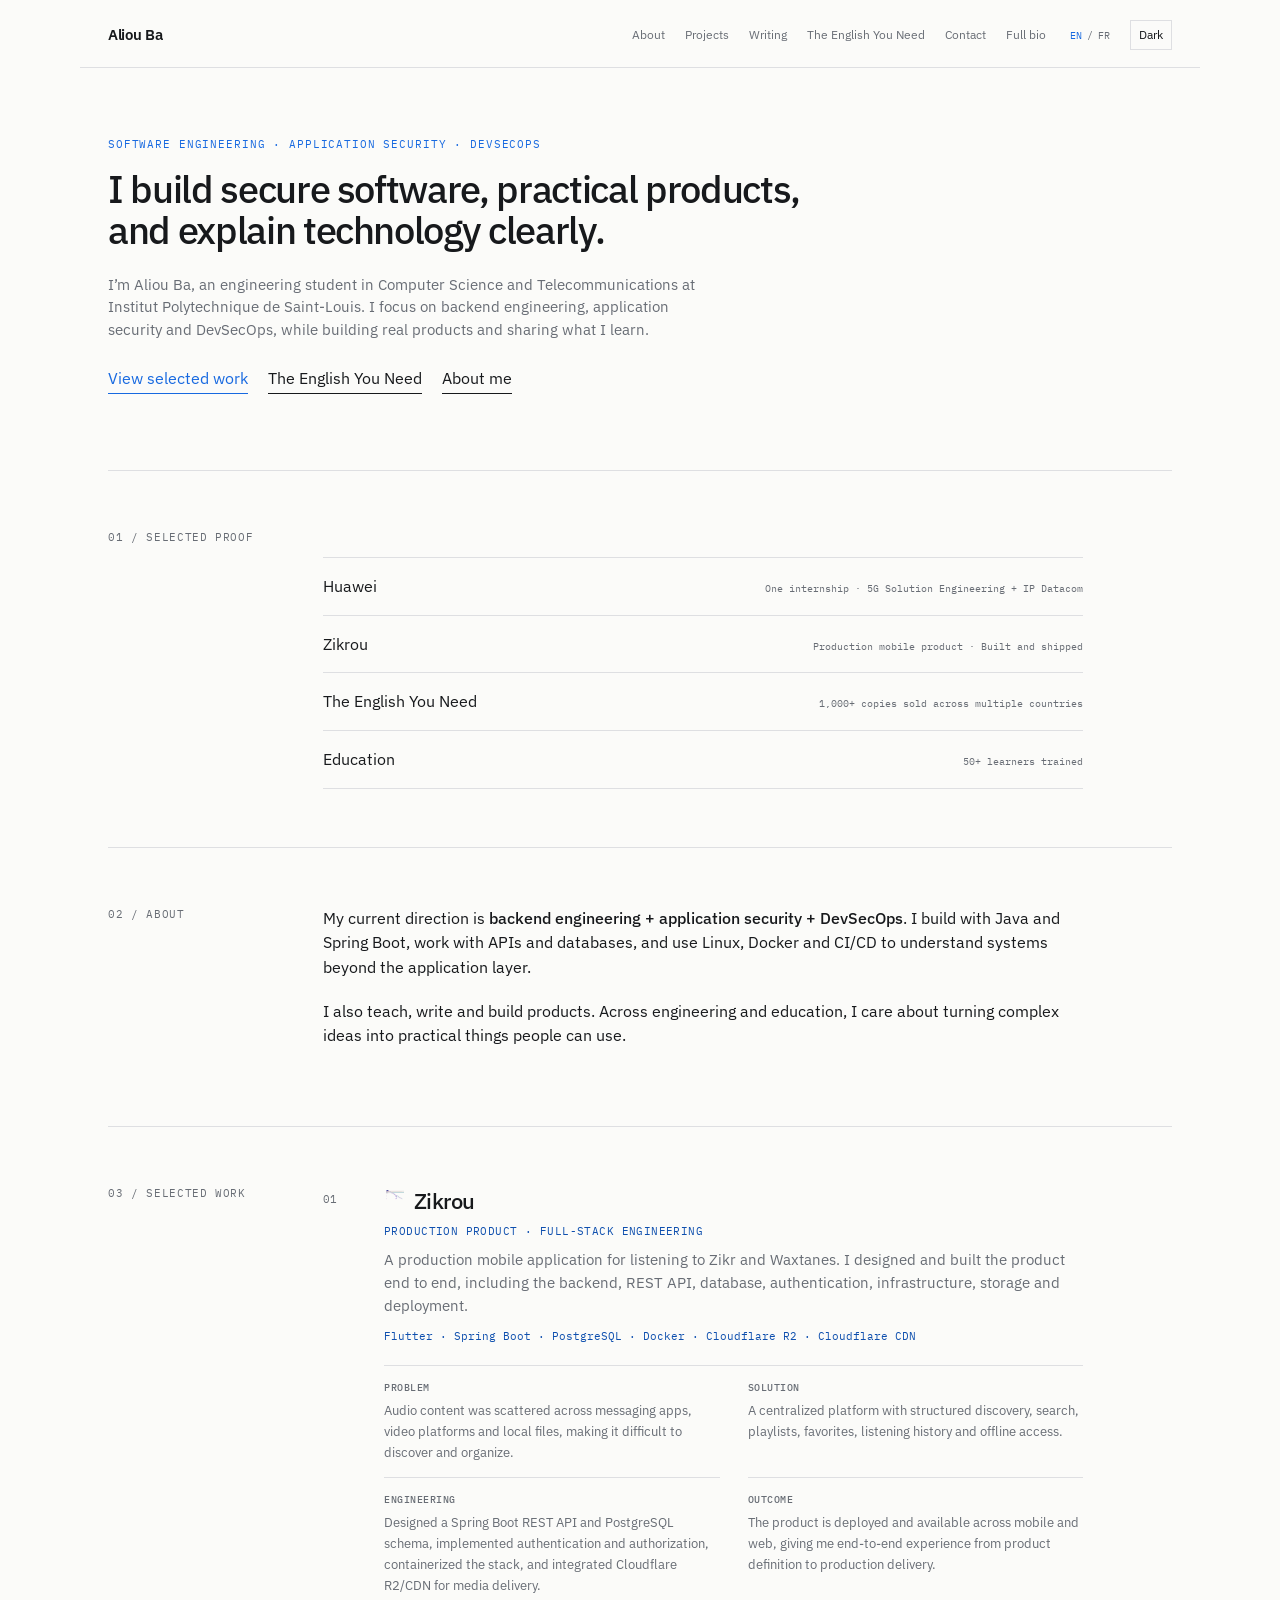
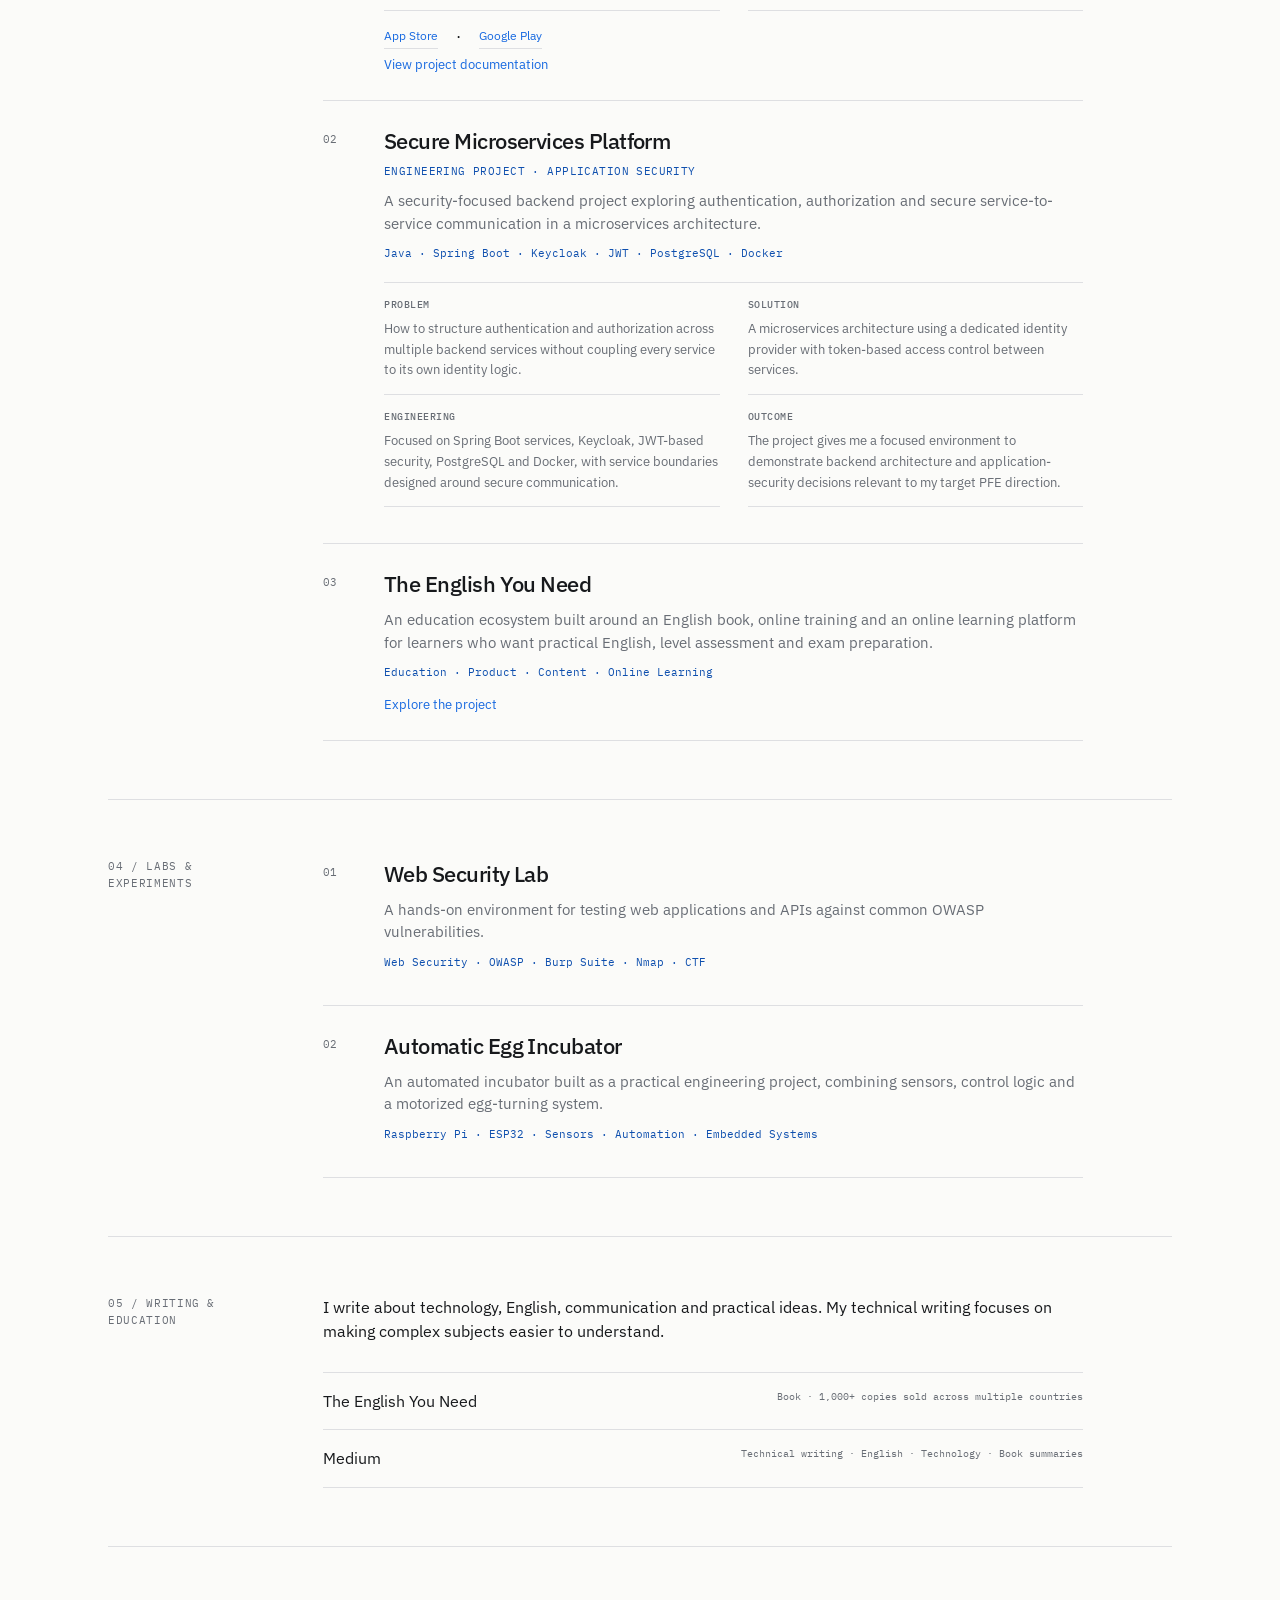
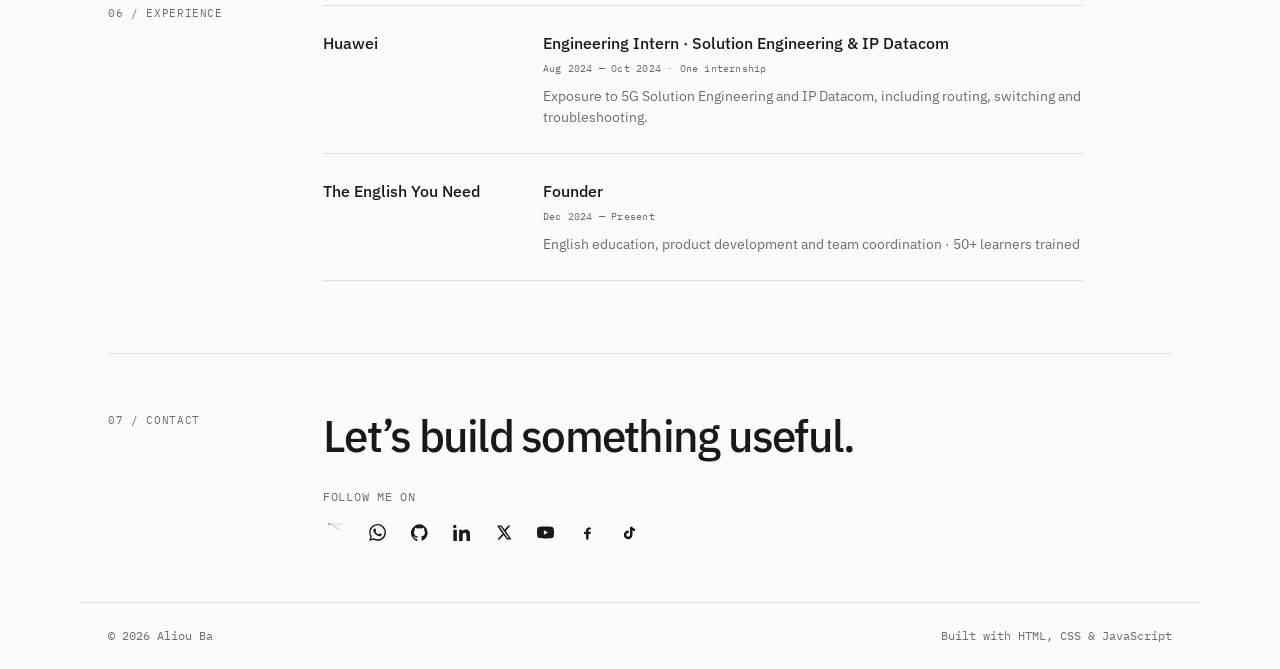
==== index.html @ 35ed20cf "Add compact Zikrou and WhatsApp icons to portfolio" ====
<!doctype html>
<html lang="en">
<head>
  <meta charset="UTF-8" />
  <meta name="viewport" content="width=device-width, initial-scale=1.0" />
  <meta name="description" content="Aliou Ba — Software Engineer focused on backend engineering, application security and DevSecOps." />
  <meta name="theme-color" content="#fbfbf9" />
  <title data-i18n="meta.title">Aliou Ba | Software Engineer</title>
  <link rel="preconnect" href="https://fonts.googleapis.com"><link rel="preconnect" href="https://fonts.gstatic.com" crossorigin>
  <link href="https://fonts.googleapis.com/css2?family=IBM+Plex+Mono:wght@400;500&family=IBM+Plex+Sans:wght@400;500;600&display=swap" rel="stylesheet"><link rel="stylesheet" href="css/style.css" />
  <script>(() => { const saved = localStorage.getItem('theme'); if (saved) document.documentElement.dataset.theme = saved; })();</script>
</head>
<body>
<header class="site-header">
  <a class="brand" href="index.html">Aliou Ba</a>
  <nav aria-label="Main navigation" data-i18n-aria="nav.aria">
    <a href="#about" data-i18n="nav.about">About</a><a href="#projects" data-i18n="nav.projects">Projects</a><a href="#writing" data-i18n="nav.writing">Writing</a><a href="english-services.html" data-i18n="nav.services">The English You Need</a><a href="#contact" data-i18n="nav.contact">Contact</a>
    <a href="about.html" data-i18n="nav.aboutPage">Full bio</a>
    <div class="language-switch" aria-label="Language"><button class="language-button active" type="button" data-lang="en">EN</button><span>/</span><button class="language-button" type="button" data-lang="fr">FR</button></div>
    <button class="theme-toggle" id="themeToggle" type="button" aria-label="Switch to dark mode" aria-pressed="false"><span class="theme-label" data-i18n="theme.dark">Dark</span></button>
  </nav>
</header>

<main>
<section class="hero">
  <p class="eyebrow" data-i18n="hero.eyebrow">Software Engineering · Application Security · DevSecOps</p>
  <h1 data-i18n="hero.title">I build secure software, practical products, and explain technology clearly.</h1>
  <p class="intro" data-i18n="hero.intro">I’m Aliou Ba, an engineering student in Computer Science and Telecommunications at Institut Polytechnique de Saint-Louis. I focus on backend engineering, application security and DevSecOps, while building real products and sharing what I learn.</p>
  <div class="links"><a class="primary-link" href="#projects" data-i18n="hero.projects">View selected work</a><a href="english-services.html" data-i18n="hero.services">The English You Need</a><a href="about.html" data-i18n="hero.more">About me</a></div>
</section>

<section class="section proof-section">
  <div class="section-label" data-i18n="sections.proof">01 / Selected proof</div>
  <div class="section-content">
    <div class="writing-grid proof-grid">
      <div class="writing-item"><span>Huawei</span><small data-i18n="proof.huawei">One internship · 5G Solution Engineering + IP Datacom</small></div>
      <div class="writing-item"><span>Zikrou</span><small data-i18n="proof.zikrou">Production mobile product · Built and shipped</small></div>
      <div class="writing-item"><span>The English You Need</span><small data-i18n="proof.book">1,000+ copies sold across multiple countries</small></div>
      <div class="writing-item"><span>Education</span><small data-i18n="proof.learners">50+ learners trained</small></div>
    </div>
  </div>
</section>

<section id="about" class="section">
  <div class="section-label" data-i18n="sections.about">02 / About</div>
  <div class="section-content">
    <p data-i18n="about.p1">My current direction is <strong>backend engineering + application security + DevSecOps</strong>. I build with Java and Spring Boot, work with APIs and databases, and use Linux, Docker and CI/CD to understand systems beyond the application layer.</p>
    <p data-i18n="about.p2">I also teach, write and build products. Across engineering and education, I care about turning complex ideas into practical things people can use.</p>
  </div>
</section>

<section id="projects" class="section">
  <div class="section-label" data-i18n="sections.projects">03 / Selected work</div>
  <div class="section-content project-list">
        <article class="project"><div><span class="project-number">01</span></div><div><h2><img class="project-logo" src="assets/zikrou-logo.png" alt="" aria-hidden="true">Zikrou</h2><p class="case-study-kicker" data-i18n="projects.zikrou.type">Production product · Full-stack engineering</p><p data-i18n="projects.zikrou.text">A production mobile application for listening to Zikr and Waxtanes. I designed and built the product end to end, including the backend, REST API, database, authentication, infrastructure, storage and deployment.</p><p class="tech">Flutter · Spring Boot · PostgreSQL · Docker · Cloudflare R2 · Cloudflare CDN</p><div class="case-study-details"><div><strong data-i18n="case.problem">Problem</strong><p data-i18n="case.zikrou.problem">Audio content was scattered across messaging apps, video platforms and local files, making it difficult to discover and organize.</p></div><div><strong data-i18n="case.solution">Solution</strong><p data-i18n="case.zikrou.solution">A centralized platform with structured discovery, search, playlists, favorites, listening history and offline access.</p></div><div><strong data-i18n="case.engineering">Engineering</strong><p data-i18n="case.zikrou.engineering">Designed a Spring Boot REST API and PostgreSQL schema, implemented authentication and authorization, containerized the stack, and integrated Cloudflare R2/CDN for media delivery.</p></div><div><strong data-i18n="case.outcome">Outcome</strong><p data-i18n="case.zikrou.outcome">The product is deployed and available across mobile and web, giving me end-to-end experience from product definition to production delivery.</p></div></div><div class="case-study-links"><div class="store-links"><a href="https://apps.apple.com/sn/app/zikrou/id6803230723" target="_blank" rel="noreferrer" class="store-link" data-i18n="projects.appstore">App Store</a><span aria-hidden="true">·</span><a href="https://play.google.com/store/apps/details?id=com.zikrfy.zikrfy&pcampaignid=web_share" target="_blank" rel="noreferrer" class="store-link" data-i18n="projects.playstore">Google Play</a></div><a href="https://github.com/aliou27/zikrou" target="_blank" rel="noreferrer" data-i18n="projects.view">View project documentation</a></div></div></article>
        <article class="project"><div><span class="project-number">02</span></div><div><h2>Secure Microservices Platform</h2><p class="case-study-kicker" data-i18n="projects.microservices.type">Engineering project · Application security</p><p data-i18n="projects.microservices.text">A security-focused backend project exploring authentication, authorization and secure service-to-service communication in a microservices architecture.</p><p class="tech">Java · Spring Boot · Keycloak · JWT · PostgreSQL · Docker</p><div class="case-study-details"><div><strong data-i18n="case.problem">Problem</strong><p data-i18n="case.micro.problem">How to structure authentication and authorization across multiple backend services without coupling every service to its own identity logic.</p></div><div><strong data-i18n="case.solution">Solution</strong><p data-i18n="case.micro.solution">A microservices architecture using a dedicated identity provider with token-based access control between services.</p></div><div><strong data-i18n="case.engineering">Engineering</strong><p data-i18n="case.micro.engineering">Focused on Spring Boot services, Keycloak, JWT-based security, PostgreSQL and Docker, with service boundaries designed around secure communication.</p></div><div><strong data-i18n="case.outcome">Outcome</strong><p data-i18n="case.micro.outcome">The project gives me a focused environment to demonstrate backend architecture and application-security decisions relevant to my target PFE direction.</p></div></div></div></article>
    <article class="project"><div><span class="project-number">03</span></div><div><h2>The English You Need</h2><p data-i18n="projects.academy.text">An education ecosystem built around an English book, online training and an online learning platform for learners who want practical English, level assessment and exam preparation.</p><p class="tech">Education · Product · Content · Online Learning</p><a href="english-services.html" data-i18n="projects.visit">Explore the project</a></div></article>
  </div>
</section>

<section class="section">
  <div class="section-label" data-i18n="sections.labs">04 / Labs & experiments</div>
  <div class="section-content project-list">
    <article class="project"><div><span class="project-number">01</span></div><div><h2>Web Security Lab</h2><p data-i18n="projects.security.text">A hands-on environment for testing web applications and APIs against common OWASP vulnerabilities.</p><p class="tech">Web Security · OWASP · Burp Suite · Nmap · CTF</p></div></article>
    <article class="project"><div><span class="project-number">02</span></div><div><h2 data-i18n="projects.incubator.title">Automatic Egg Incubator</h2><p data-i18n="projects.incubator.text">An automated incubator built as a practical engineering project, combining sensors, control logic and a motorized egg-turning system.</p><p class="tech">Raspberry Pi · ESP32 · Sensors · Automation · Embedded Systems</p></div></article>
  </div>
</section>

<section id="writing" class="section">
  <div class="section-label" data-i18n="sections.writing">05 / Writing & education</div>
  <div class="section-content">
    <p data-i18n="writing.intro">I write about technology, English, communication and practical ideas. My technical writing focuses on making complex subjects easier to understand.</p>
    <div class="writing-grid">
      <a href="https://www.librairienumeriqueafricaine.com/livrel/english-you-need-manuel" class="writing-item" target="_blank" rel="noreferrer"><span>The English You Need</span><small data-i18n="writing.book">Book · 1,000+ copies sold across multiple countries</small></a>
      <a href="https://aliou-ba.medium.com/" class="writing-item" target="_blank" rel="noreferrer"><span>Medium</span><small data-i18n="writing.medium">Technical writing · English · Technology · Book summaries</small></a>
    </div>
  </div>
</section>

<section class="section compact">
  <div class="section-label" data-i18n="sections.experience">06 / Experience</div>
  <div class="section-content experience-list">
    <article class="experience"><span class="experience-company">Huawei</span><div class="experience-detail"><strong data-i18n="experience.huawei.role">Engineering Intern · Solution Engineering & IP Datacom</strong><small data-i18n="experience.huawei.date">Aug 2024 — Oct 2024 · One internship</small><p data-i18n="experience.huawei.skills">Exposure to 5G Solution Engineering and IP Datacom, including routing, switching and troubleshooting.</p></div></article>
    <article class="experience"><span class="experience-company">The English You Need</span><div class="experience-detail"><strong data-i18n="experience.academy.role">Founder</strong><small data-i18n="experience.academy.date">Dec 2024 — Present</small><p data-i18n="experience.academy.skills">English education, product development and team coordination · 50+ learners trained</p></div></article>
  </div>
</section>

<section id="contact" class="section contact">
  <div class="section-label" data-i18n="sections.contact">07 / Contact</div>
  <div class="section-content">
    <h2 data-i18n="contact.title">Let’s build something useful.</h2>
    <p class="social-intro" data-i18n="contact.follow">Follow me on</p>
    <div class="social-links">
      <a class="social-link" href="https://zikru.com" target="_blank" rel="noreferrer" aria-label="Zikrou"><img class="social-link-image" src="assets/zikrou-logo.png" alt="" aria-hidden="true"></a>
      <a class="social-link" href="https://wa.me/221764222210" target="_blank" rel="noreferrer" aria-label="WhatsApp"><svg viewBox="0 0 24 24" aria-hidden="true"><path d="M20.52 3.48A11.78 11.78 0 0 0 12.12 0C5.61 0 .32 5.29.32 11.8c0 2.08.54 4.11 1.57 5.9L.22 24l6.48-1.64a11.78 11.78 0 0 0 5.42 1.3h.01c6.51 0 11.8-5.29 11.8-11.8 0-3.15-1.23-6.11-3.41-8.38ZM12.13 21.65h-.01a9.84 9.84 0 0 1-5.02-1.37l-.36-.21-3.85.98 1.03-3.75-.23-.39a9.84 9.84 0 1 1 8.44 4.74Zm5.41-7.38c-.3-.15-1.76-.87-2.03-.97-.27-.1-.47-.15-.67.15-.2.3-.77.97-.94 1.17-.17.2-.35.22-.65.07-.3-.15-1.25-.46-2.38-1.46-.88-.78-1.47-1.74-1.64-2.03-.17-.3-.02-.46.13-.61.13-.13.3-.35.45-.52.15-.17.2-.3.3-.5.1-.2.05-.37-.02-.52-.07-.15-.67-1.61-.92-2.21-.24-.58-.49-.5-.67-.51h-.57c-.2 0-.52.07-.79.37-.27.3-1.03 1-1.03 2.45s1.05 2.84 1.2 3.03c.15.2 2.07 3.16 5.01 4.43.7.3 1.25.48 1.67.62.7.22 1.34.19 1.84.11.56-.08 1.76-.72 2.01-1.42.25-.7.25-1.3.17-1.42-.07-.12-.27-.2-.57-.35Z"/></svg></a>
      <a class="social-link" href="https://github.com/aliou27" target="_blank" rel="noreferrer" aria-label="GitHub"><svg viewBox="0 0 24 24" aria-hidden="true"><path d="M12 .5a12 12 0 0 0-3.79 23.39c.6.11.82-.26.82-.58v-2.24c-3.34.73-4.04-1.61-4.04-1.61-.55-1.39-1.34-1.76-1.34-1.76-1.09-.75.08-.74.08-.74 1.2.09 1.83 1.23 1.83 1.23 1.07 1.83 2.8 1.3 3.49.99.11-.78.42-1.3.76-1.6-2.67-.3-5.47-1.34-5.47-5.95 0-1.31.47-2.38 1.23-3.22-.12-.3-.53-1.52.12-3.17 0 0 1-.32 3.3 1.23a11.4 11.4 0 0 1 6 0c2.29-1.55 3.29-1.23 3.29-1.23.66 1.65.25 2.87.13 3.17.76.84 1.22 1.91 1.22 3.22 0 4.62-2.8 5.64-5.48 5.94.43.37.81 1.1.81 2.22v3.29c0 .32.22.69.83.58A12 12 0 0 0 12 .5Z"/></svg></a>
      <a class="social-link" href="https://www.linkedin.com/in/aliou-ba-823557289/" target="_blank" rel="noreferrer" aria-label="LinkedIn"><svg viewBox="0 0 24 24" aria-hidden="true"><path d="M4.98 3.5A2.49 2.49 0 1 1 0 3.5a2.49 2.49 0 0 1 4.98 0ZM.5 8.25h4.97V24H.5V8.25ZM8.5 8.25h4.77v2.15h.07c.66-1.25 2.28-2.57 4.7-2.57 5.03 0 5.96 3.31 5.96 7.61V24h-4.97v-7.58c0-1.81-.03-4.14-2.52-4.14-2.52 0-2.9 1.97-2.9 4.01V24H8.64V8.25Z"/></svg></a>
      <a class="social-link" href="https://x.com/MisterAliouBa" target="_blank" rel="noreferrer" aria-label="X"><svg viewBox="0 0 24 24" aria-hidden="true"><path d="M18.9 2H22l-6.77 7.74L23.2 22h-6.24l-4.89-6.4L6.48 22H3.36l7.24-8.28L2.8 2h6.4l4.42 5.84L18.9 2Zm-1.1 17.84h1.73L8.25 4.04H6.4L17.8 19.84Z"/></svg></a>
      <a class="social-link" href="https://www.youtube.com/@misteraliouba" target="_blank" rel="noreferrer" aria-label="YouTube"><svg viewBox="0 0 24 24" aria-hidden="true"><path d="M23.5 6.2a3 3 0 0 0-2.12-2.12C19.5 3.5 12 3.5 12 3.5s-7.5 0-9.38.58A3 3 0 0 0 .5 6.2 31 31 0 0 0 0 12a31 31 0 0 0 .5 5.8 3 3 0 0 0 2.12 2.12C4.5 20.5 12 20.5 12 20.5s7.5 0 9.38-.58a3 3 0 0 0 2.12-2.12A31 31 0 0 0 24 12a31 31 0 0 0-.5-5.8ZM9.75 15.02V8.98L15.5 12l-5.75 3.02Z"/></svg></a>
      <a class="social-link" href="https://www.facebook.com/people/Aliou-Ba/100007225788013/" target="_blank" rel="noreferrer" aria-label="Facebook"><svg viewBox="0 0 24 24" aria-hidden="true"><path d="M13.5 22v-8h2.7l.4-3h-3.1V9.08c0-.87.24-1.46 1.5-1.46h1.7V4.94c-.3-.04-1.33-.14-2.53-.14-2.5 0-4.2 1.52-4.2 4.32V11H7.2v3h2.77v8h3.53Z"/></svg></a>
      <a class="social-link" href="https://www.tiktok.com/@misteraliouba?lang=en" target="_blank" rel="noreferrer" aria-label="TikTok"><svg viewBox="0 0 24 24" aria-hidden="true"><path d="M19.59 6.69A4.83 4.83 0 0 1 16.2 5V4h-3.5v11.35a2.59 2.59 0 1 1-2.59-2.59c.27 0 .53.04.77.12V9.32a6.1 6.1 0 1 0 5.32 6.04V9.2a8.3 8.3 0 0 0 3.39.72V6.69Z"/></svg></a>
    </div>
  </div>
</section>
</main>
<footer><span>© 2026 Aliou Ba</span><span data-i18n="footer.right">Built with HTML, CSS & JavaScript</span></footer>
<script src="js/main.js"></script>
</body>
</html>
---- css/style.css ----
:root { --blue:#1769e0;--blue-dark:#0e4fae;--ink:#17191c;--muted:#686d75;--line:#dedfe2;--paper:#fbfbf9;--max:1120px;color-scheme:light; }
:root[data-theme="dark"]{--blue:#5b9cff;--blue-dark:#79adff;--ink:#f1f3f5;--muted:#a3a9b2;--line:#30343a;--paper:#111315;color-scheme:dark}
*{box-sizing:border-box}html{scroll-behavior:smooth}body{margin:0;background:var(--paper);color:var(--ink);font-family:"IBM Plex Sans",Arial,sans-serif;line-height:1.55;transition:background-color .2s ease,color .2s ease}a{color:inherit;text-decoration:none}a:hover{color:var(--blue)}
.site-header{max-width:var(--max);margin:0 auto;padding:20px 28px 17px;display:flex;align-items:center;justify-content:space-between;border-bottom:1px solid var(--line)}.brand{font-weight:600;font-size:.92rem;letter-spacing:-.02em}nav{display:flex;align-items:center;gap:20px;font-size:.78rem}nav a{color:var(--muted)}nav a:hover{color:var(--blue)}
.language-switch{display:inline-flex;align-items:center;gap:5px;margin-left:4px;font-family:"IBM Plex Mono",monospace;font-size:.65rem;color:var(--muted)}.language-button{border:0;background:transparent;padding:0;color:var(--muted);font:inherit;cursor:pointer}.language-button.active,.language-button:hover{color:var(--blue)}.theme-toggle{appearance:none;border:1px solid var(--line);background:transparent;color:var(--ink);font:inherit;font-size:.72rem;padding:5px 8px;display:inline-flex;align-items:center;cursor:pointer}.theme-toggle:hover{color:var(--blue);border-color:var(--blue)}
main{max-width:var(--max);margin:0 auto;padding:0 28px}.hero{padding:68px 0 76px;max-width:850px}.services-hero{max-width:800px}.eyebrow,.section-label,.tech,.project-number,small,.service-number{font-family:"IBM Plex Mono",monospace}.eyebrow{margin:0 0 16px;color:var(--blue);font-size:.68rem;text-transform:uppercase;letter-spacing:.08em}h1{margin:0;max-width:720px;font-size:clamp(1.8rem,3vw,2.8rem);line-height:1.08;letter-spacing:-.035em;font-weight:500}.intro{max-width:600px;margin:22px 0 0;font-size:.92rem;color:var(--muted)}.links{display:flex;flex-wrap:wrap;gap:20px;margin-top:24px}.links a{border-bottom:1px solid currentColor;padding-bottom:2px}.links .primary-link{color:var(--blue)}
.section{display:grid;grid-template-columns:170px 1fr;gap:45px;padding:58px 0;border-top:1px solid var(--line)}.section-label{color:var(--muted);font-size:.68rem;text-transform:uppercase;letter-spacing:.06em}.section-content{max-width:760px}.section-content>p{margin-top:0;margin-bottom:20px;font-size:.98rem}.section-content strong{font-weight:500}.project-list{display:grid;gap:0}.project{display:grid;grid-template-columns:45px 1fr;gap:16px;padding:24px 0;border-bottom:1px solid var(--line)}.project:first-child{padding-top:0}.project-number{color:var(--muted);font-size:.68rem}.project h2{margin:0 0 7px;font-size:1.35rem;font-weight:500;letter-spacing:-.025em;display:flex;align-items:center;gap:8px}.project-logo{width:22px;height:22px;object-fit:contain;display:block;flex:0 0 auto}.project p{margin:0 0 10px;color:var(--muted);font-size:.92rem}.project .tech{font-size:.68rem;color:var(--blue-dark)}.project a{display:inline-block;margin-top:3px;color:var(--blue);font-size:.82rem}.writing-grid{border-top:1px solid var(--line);margin-top:28px}.writing-item{display:flex;justify-content:space-between;gap:20px;padding:16px 0;border-bottom:1px solid var(--line)}.writing-item small{color:var(--muted);font-size:.64rem}
.service-list{display:grid;border-top:1px solid var(--line)}.service-item{display:grid;grid-template-columns:45px 220px minmax(0,1fr);gap:16px;align-items:baseline;padding:22px 0;border-bottom:1px solid var(--line)}.service-item>div{display:contents}.service-number{color:var(--muted);font-size:.68rem}.service-item h2{margin:0;font-size:1.08rem;font-weight:500;letter-spacing:-.02em}.service-item p{margin:0;color:var(--muted);font-size:.9rem}.service-price{grid-column:3;display:block;margin-top:7px;font-family:"IBM Plex Mono",monospace;font-size:.72rem;font-weight:500;color:var(--blue);letter-spacing:.01em}.service-process{display:grid;border-top:1px solid var(--line);margin-top:28px}.service-process>div{display:grid;grid-template-columns:45px 100px 1fr;gap:16px;align-items:baseline;padding:16px 0;border-bottom:1px solid var(--line)}.service-process span{color:var(--muted);font-family:"IBM Plex Mono",monospace;font-size:.68rem}.service-process strong{font-weight:500}.service-process small{color:var(--muted);font-size:.68rem}
.request-title{margin:0 0 12px;font-size:clamp(1.7rem,3vw,2.35rem);line-height:1.12;letter-spacing:-.035em;font-weight:500}.course-form{border-top:1px solid var(--line);margin-top:28px}.course-form label{display:grid;grid-template-columns:210px 1fr;gap:20px;align-items:center;padding:14px 0;border-bottom:1px solid var(--line)}.course-form label>span{font-family:"IBM Plex Mono",monospace;color:var(--muted);font-size:.64rem;text-transform:uppercase;letter-spacing:.05em}.course-form input,.course-form select,.course-form textarea{width:100%;border:1px solid var(--line);background:var(--paper);color:var(--ink);padding:11px 12px;font:inherit;font-size:.88rem;outline:none;border-radius:0}.course-form input:focus,.course-form select:focus,.course-form textarea:focus{border-color:var(--blue)}.course-form select{min-height:42px}.course-form textarea{resize:vertical;min-height:110px;line-height:1.5}.form-submit{margin-top:18px;border:0;border-bottom:1px solid var(--blue);background:transparent;color:var(--blue);padding:4px 0;font:inherit;font-size:.84rem;cursor:pointer}.teaching-contact{margin:18px 0 0!important;color:var(--muted);font-size:.82rem!important}.teaching-contact a{color:var(--blue)}
.experience-list{border-top:1px solid var(--line)}.experience{display:grid;grid-template-columns:180px 1fr;gap:40px;padding:25px 0;border-bottom:1px solid var(--line)}.experience-company{font-size:1rem;font-weight:500;color:var(--ink)}.experience-detail{display:grid;gap:4px}.experience-detail strong{font-size:.98rem;font-weight:500}.experience-detail small{color:var(--muted);font-size:.65rem;letter-spacing:.02em}.experience-detail p{margin:6px 0 0;color:var(--muted);font-size:.86rem}.compact{padding-bottom:72px}.contact h2{margin:0;font-size:clamp(1.8rem,3.4vw,2.8rem);line-height:1.08;letter-spacing:-.04em;font-weight:500}.social-intro{margin:28px 0 0!important;color:var(--muted);font-size:.78rem!important;font-family:"IBM Plex Mono",monospace;text-transform:uppercase;letter-spacing:.06em}.social-links{display:flex;flex-wrap:wrap;align-items:center;gap:18px;margin-top:14px}.social-link{display:inline-flex;align-items:center;justify-content:center;width:24px;height:24px;color:var(--ink);border:0;padding:0}.social-link svg{width:17px;height:17px;display:block;fill:currentColor}.social-link:hover{color:var(--blue)}.social-link-image{width:18px;height:18px;object-fit:contain;display:block}
footer{max-width:var(--max);margin:0 auto;padding:24px 28px;border-top:1px solid var(--line);display:flex;justify-content:space-between;gap:20px;color:var(--muted);font-size:.72rem;font-family:"IBM Plex Mono",monospace}.store-links{display:flex;align-items:center;gap:18px;margin:12px 0 2px}.store-link{display:inline-flex;align-items:center;gap:7px!important;border-bottom:1px solid var(--line);padding-bottom:3px;font-size:.78rem!important;color:var(--muted)}.store-link:hover{color:var(--blue);border-color:var(--blue)}.store-link img{width:15px;height:15px;display:block}.store-link span{line-height:1}
@media(max-width:700px){.site-header{padding:17px 20px 14px}.brand{font-size:.82rem}nav{gap:10px;font-size:.68rem}nav a:nth-child(n+3){display:none}.theme-toggle{padding:4px 7px;font-size:.66rem}.language-switch{margin-left:0}main{padding:0 20px}.hero{padding:48px 0 58px}.eyebrow{font-size:.62rem;margin-bottom:14px}h1{font-size:clamp(1.7rem,7.5vw,2.35rem)}.intro{margin-top:18px;font-size:.9rem}.links{gap:18px;margin-top:22px}.links a{font-size:.88rem}.section{grid-template-columns:1fr;gap:18px;padding:46px 0}.section-content>p{font-size:.92rem}.project{grid-template-columns:30px 1fr;gap:12px;padding:22px 0}.project h2{font-size:1.18rem}.project-logo{width:19px;height:19px}.project p{font-size:.86rem}.writing-item{display:grid;gap:4px}.experience{grid-template-columns:1fr;gap:8px;padding:22px 0}.experience-detail{gap:3px}.service-item{grid-template-columns:30px minmax(0,1fr);gap:10px 12px}.service-item h2,.service-item p,.service-price{grid-column:2}.service-process>div{grid-template-columns:30px 90px 1fr;gap:10px}.course-form label{grid-template-columns:1fr;gap:8px;padding:15px 0}.contact h2{font-size:clamp(1.7rem,7vw,2.35rem)}.social-links{gap:14px;margin-top:14px}.social-link{width:22px;height:22px}.social-link svg{width:16px;height:16px}.social-link-image{width:17px;height:17px}footer{padding:20px;flex-direction:column}.store-links{gap:14px;flex-wrap:wrap}}

.case-study-kicker{font-family:"IBM Plex Mono",monospace!important;font-size:.66rem!important;text-transform:uppercase;letter-spacing:.04em;color:var(--blue-dark)!important;margin:-2px 0 10px!important}.case-study-details{display:grid;grid-template-columns:repeat(2,minmax(0,1fr));gap:0 28px;border-top:1px solid var(--line);margin:20px 0 12px}.case-study-details>div{padding:14px 0;border-bottom:1px solid var(--line)}.case-study-details strong{display:block;font-family:"IBM Plex Mono",monospace;font-size:.63rem;text-transform:uppercase;letter-spacing:.05em;color:var(--muted);margin-bottom:5px}.case-study-details p{margin:0!important;font-size:.84rem!important}.case-study-links{margin-top:4px}.proof-grid .writing-item{align-items:baseline}@media(max-width:700px){.case-study-details{grid-template-columns:1fr;gap:0}}
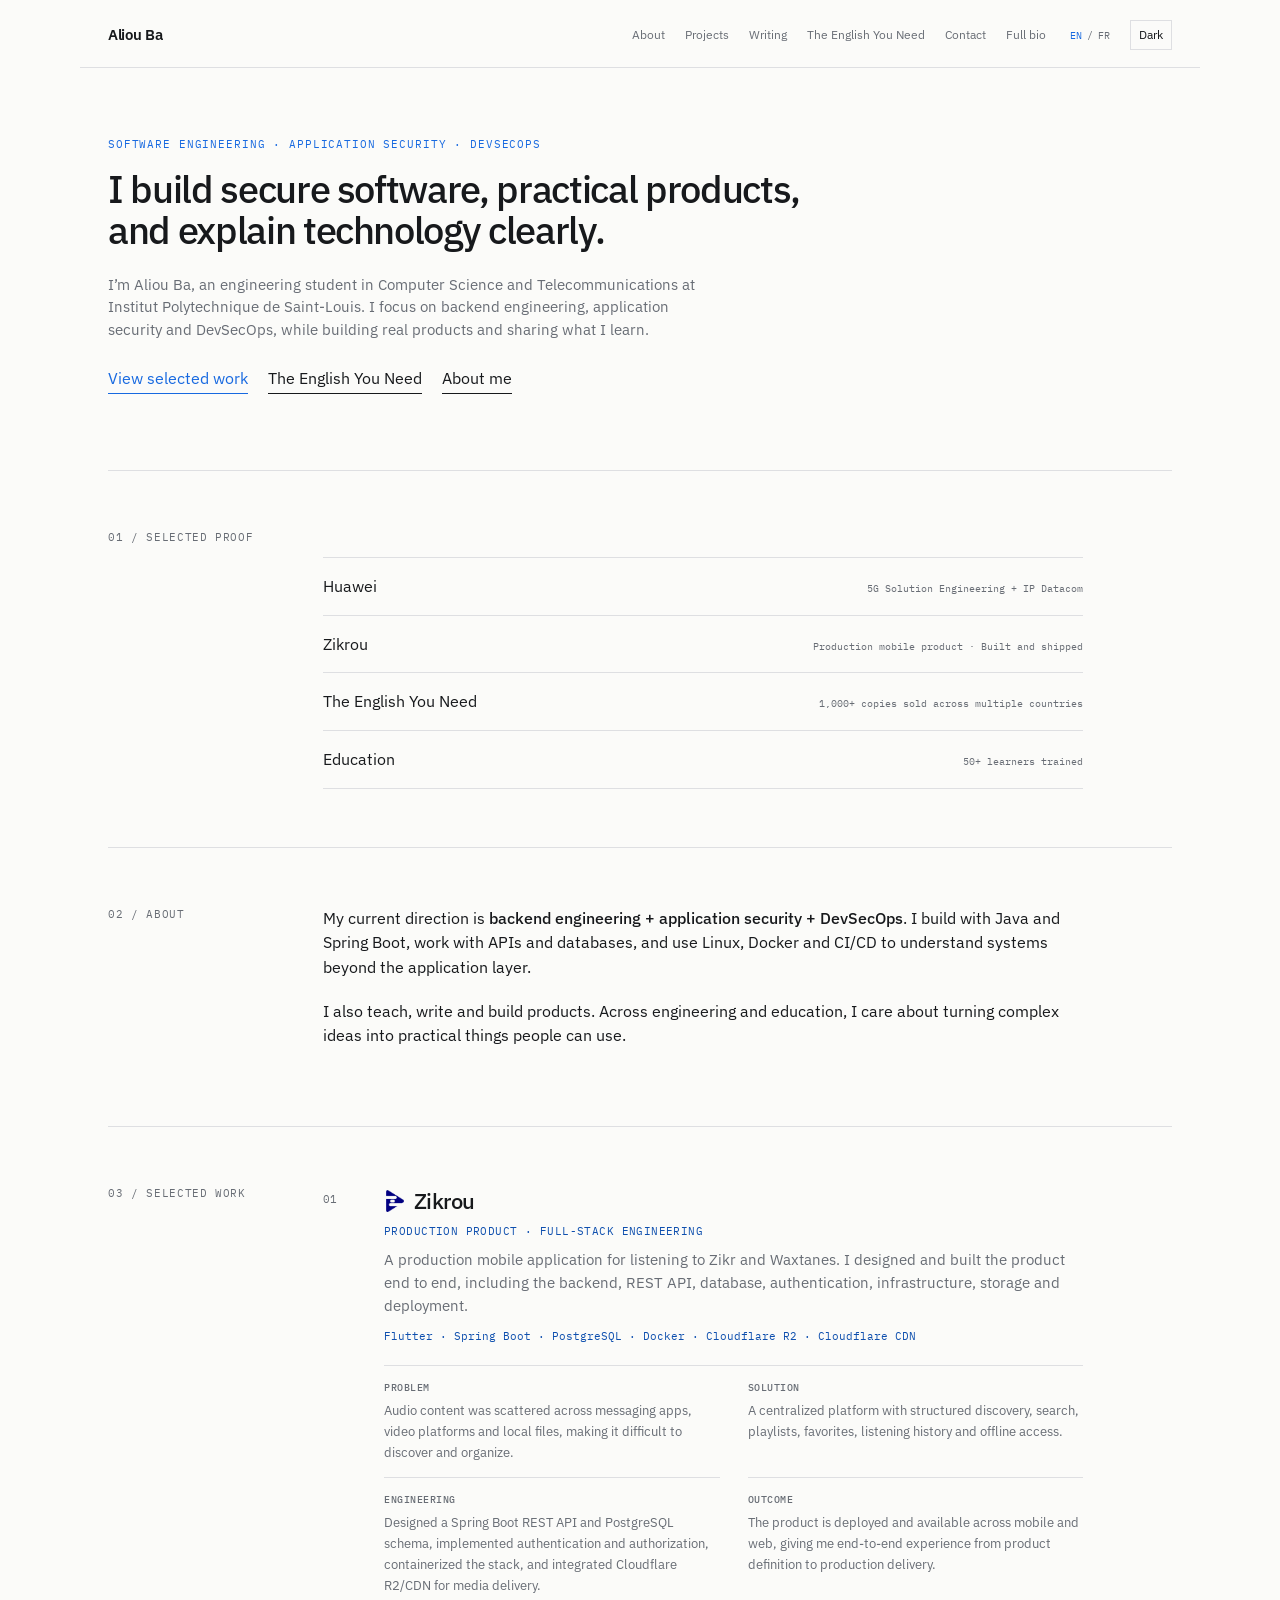
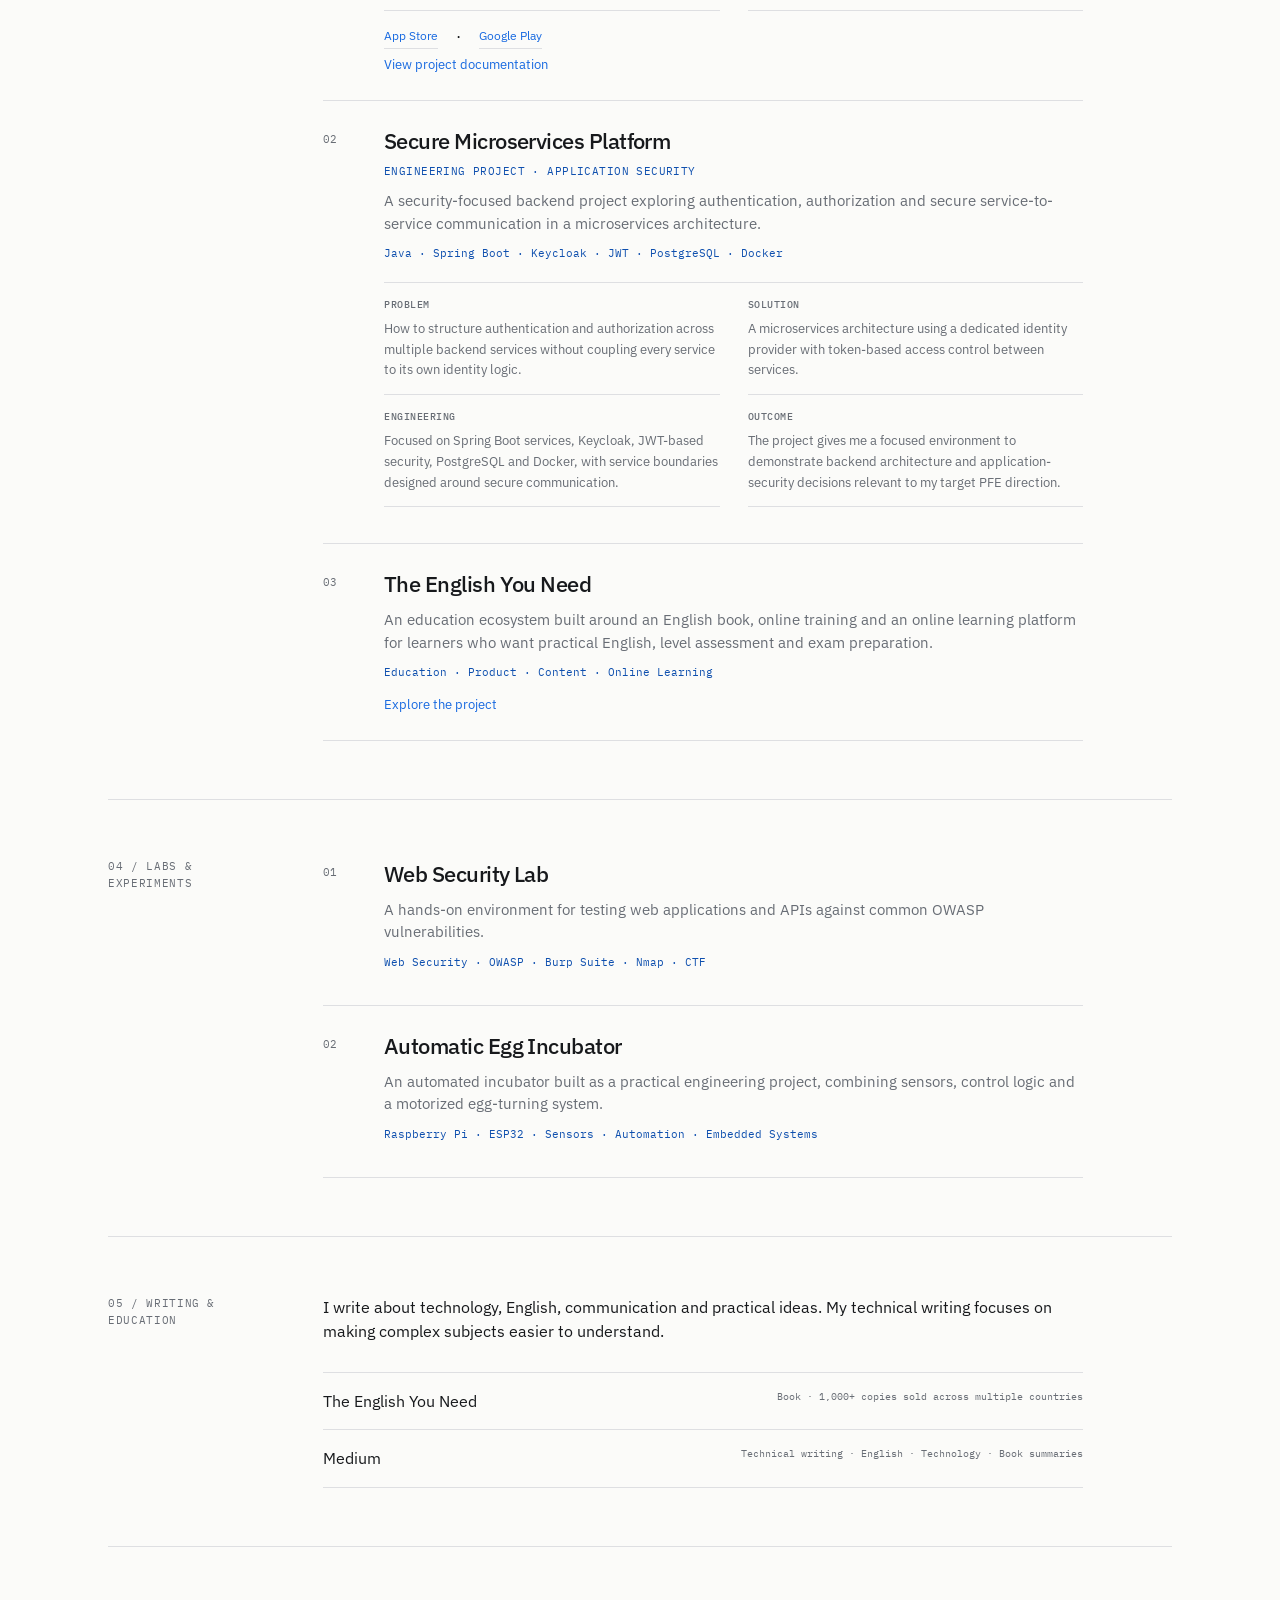
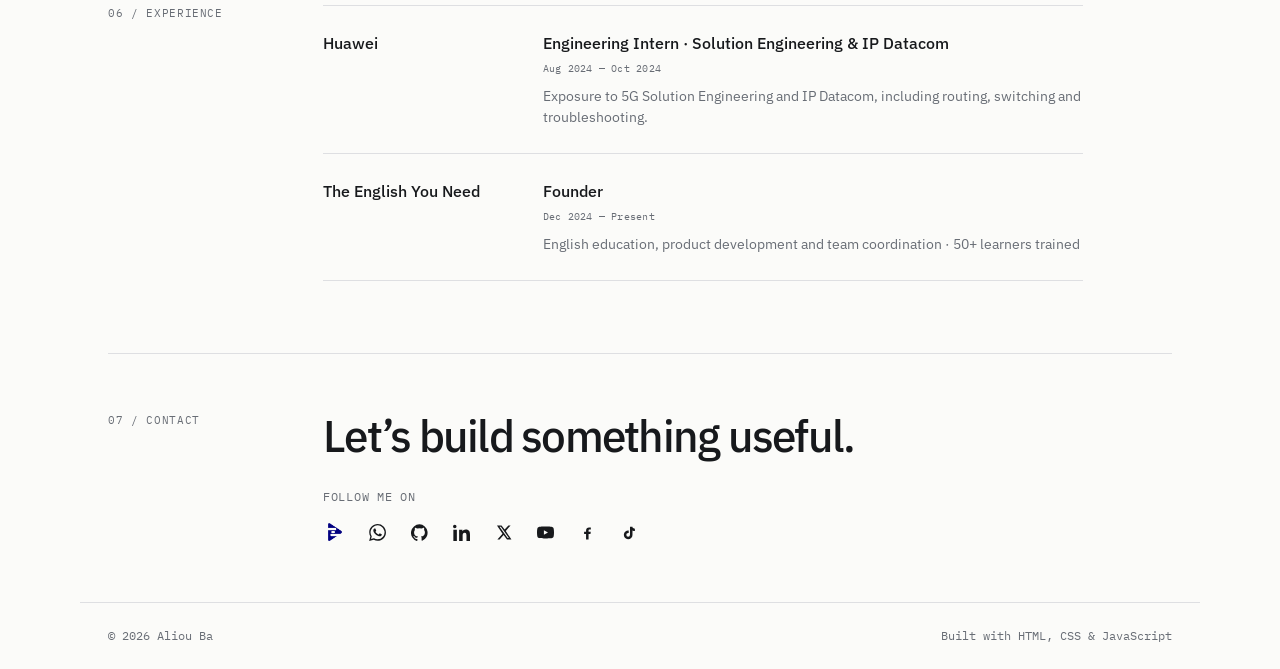
==== commit 029150e9: "Remove internship-count wording from homepage" ====
--- a/index.html
+++ b/index.html
@@ -33,7 +33,7 @@
   <div class="section-label" data-i18n="sections.proof">01 / Selected proof</div>
   <div class="section-content">
     <div class="writing-grid proof-grid">
-      <div class="writing-item"><span>Huawei</span><small data-i18n="proof.huawei">One internship · 5G Solution Engineering + IP Datacom</small></div>
+      <div class="writing-item"><span>Huawei</span><small data-i18n="proof.huawei">5G Solution Engineering + IP Datacom</small></div>
       <div class="writing-item"><span>Zikrou</span><small data-i18n="proof.zikrou">Production mobile product · Built and shipped</small></div>
       <div class="writing-item"><span>The English You Need</span><small data-i18n="proof.book">1,000+ copies sold across multiple countries</small></div>
       <div class="writing-item"><span>Education</span><small data-i18n="proof.learners">50+ learners trained</small></div>
@@ -80,7 +80,7 @@
 <section class="section compact">
   <div class="section-label" data-i18n="sections.experience">06 / Experience</div>
   <div class="section-content experience-list">
-    <article class="experience"><span class="experience-company">Huawei</span><div class="experience-detail"><strong data-i18n="experience.huawei.role">Engineering Intern · Solution Engineering & IP Datacom</strong><small data-i18n="experience.huawei.date">Aug 2024 — Oct 2024 · One internship</small><p data-i18n="experience.huawei.skills">Exposure to 5G Solution Engineering and IP Datacom, including routing, switching and troubleshooting.</p></div></article>
+    <article class="experience"><span class="experience-company">Huawei</span><div class="experience-detail"><strong data-i18n="experience.huawei.role">Engineering Intern · Solution Engineering & IP Datacom</strong><small data-i18n="experience.huawei.date">Aug 2024 — Oct 2024</small><p data-i18n="experience.huawei.skills">Exposure to 5G Solution Engineering and IP Datacom, including routing, switching and troubleshooting.</p></div></article>
     <article class="experience"><span class="experience-company">The English You Need</span><div class="experience-detail"><strong data-i18n="experience.academy.role">Founder</strong><small data-i18n="experience.academy.date">Dec 2024 — Present</small><p data-i18n="experience.academy.skills">English education, product development and team coordination · 50+ learners trained</p></div></article>
   </div>
 </section>
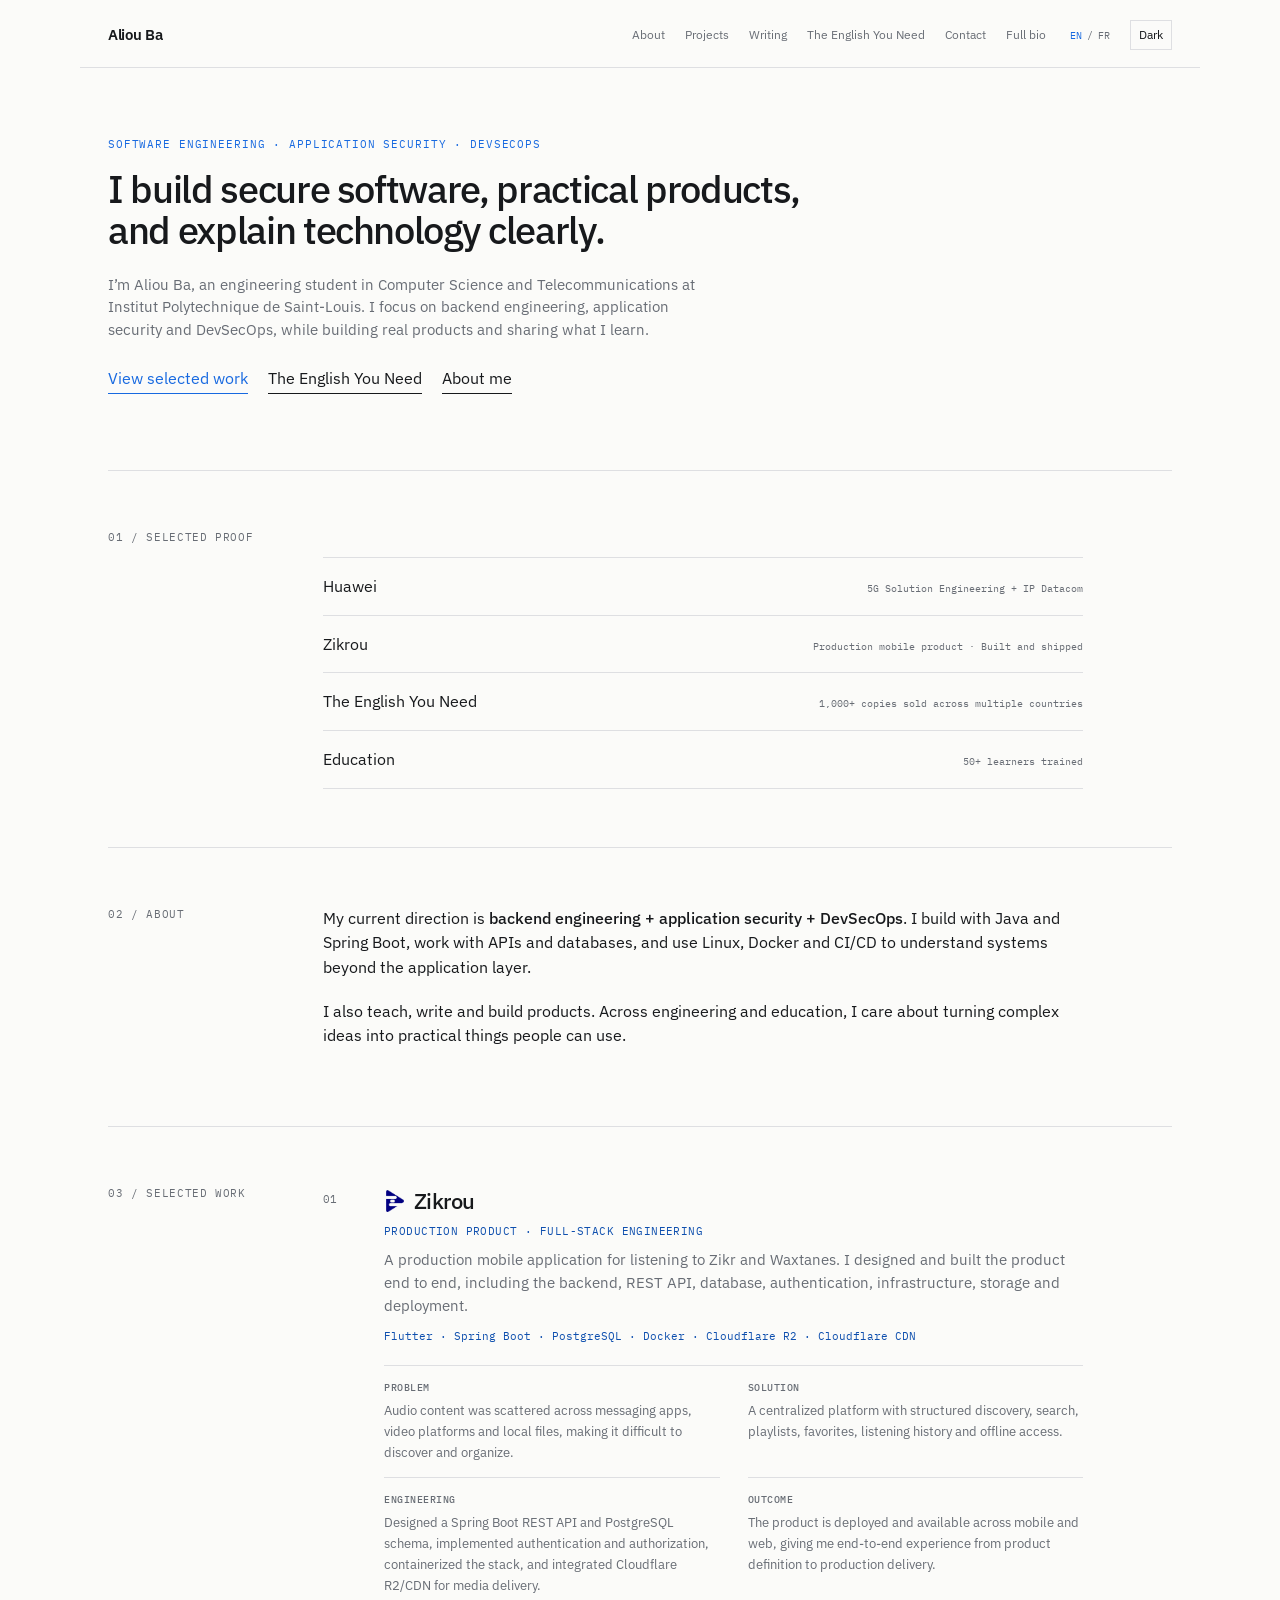
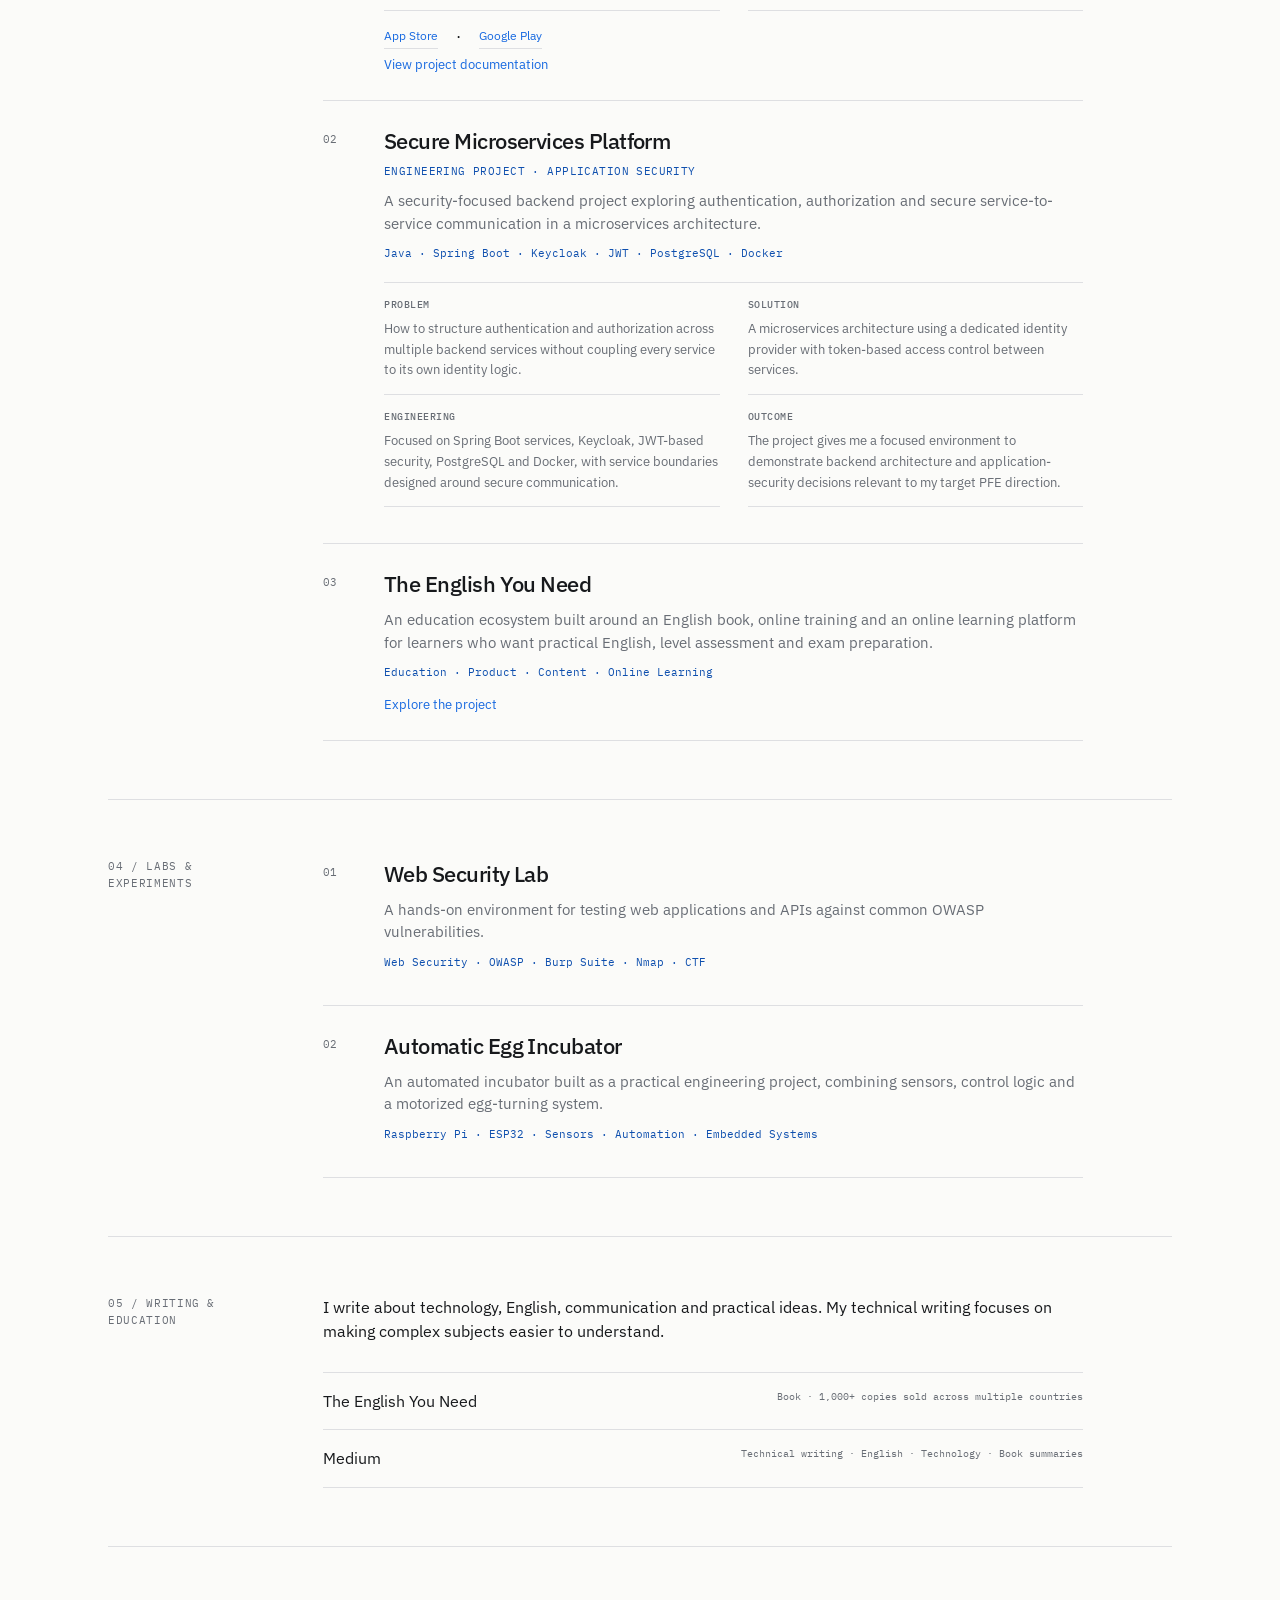
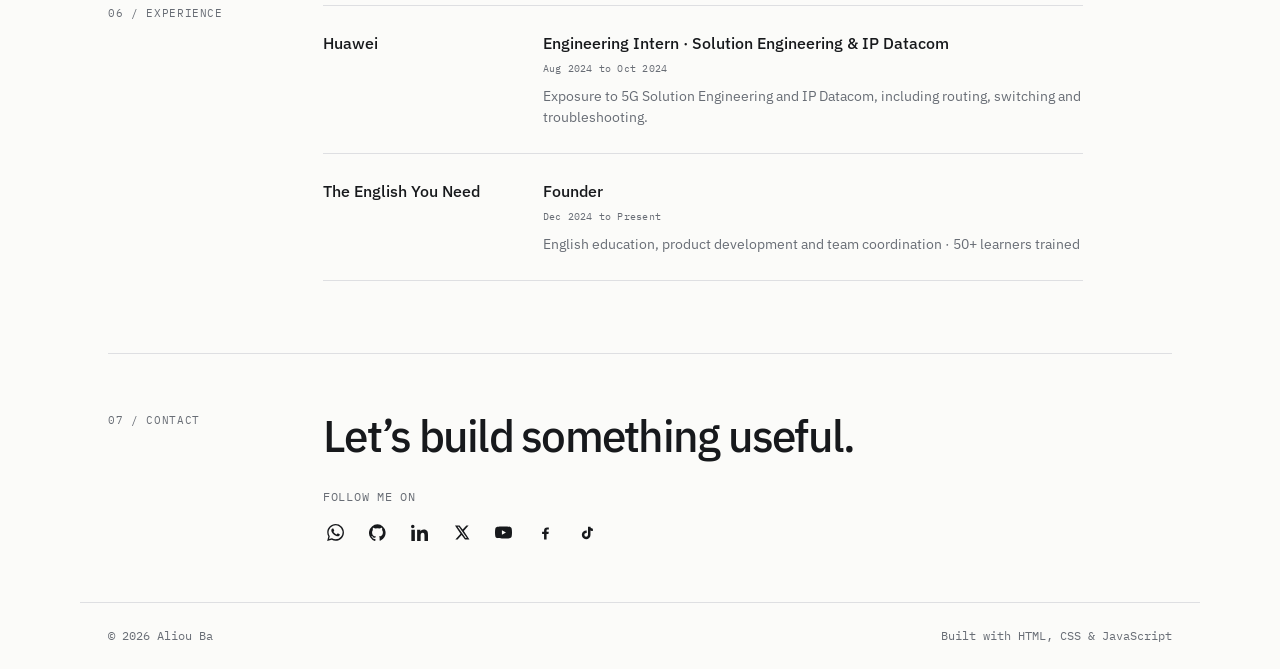
==== commit 32a1104c: "Remove Zikrou from social links and remove em dashes" ====
--- a/index.html
+++ b/index.html
@@ -3,7 +3,7 @@
 <head>
   <meta charset="UTF-8" />
   <meta name="viewport" content="width=device-width, initial-scale=1.0" />
-  <meta name="description" content="Aliou Ba — Software Engineer focused on backend engineering, application security and DevSecOps." />
+  <meta name="description" content="Aliou Ba | Software Engineer focused on backend engineering, application security and DevSecOps." />
   <meta name="theme-color" content="#fbfbf9" />
   <title data-i18n="meta.title">Aliou Ba | Software Engineer</title>
   <link rel="preconnect" href="https://fonts.googleapis.com"><link rel="preconnect" href="https://fonts.gstatic.com" crossorigin>
@@ -52,8 +52,8 @@
 <section id="projects" class="section">
   <div class="section-label" data-i18n="sections.projects">03 / Selected work</div>
   <div class="section-content project-list">
-        <article class="project"><div><span class="project-number">01</span></div><div><h2><img class="project-logo" src="assets/zikrou-logo.png" alt="" aria-hidden="true">Zikrou</h2><p class="case-study-kicker" data-i18n="projects.zikrou.type">Production product · Full-stack engineering</p><p data-i18n="projects.zikrou.text">A production mobile application for listening to Zikr and Waxtanes. I designed and built the product end to end, including the backend, REST API, database, authentication, infrastructure, storage and deployment.</p><p class="tech">Flutter · Spring Boot · PostgreSQL · Docker · Cloudflare R2 · Cloudflare CDN</p><div class="case-study-details"><div><strong data-i18n="case.problem">Problem</strong><p data-i18n="case.zikrou.problem">Audio content was scattered across messaging apps, video platforms and local files, making it difficult to discover and organize.</p></div><div><strong data-i18n="case.solution">Solution</strong><p data-i18n="case.zikrou.solution">A centralized platform with structured discovery, search, playlists, favorites, listening history and offline access.</p></div><div><strong data-i18n="case.engineering">Engineering</strong><p data-i18n="case.zikrou.engineering">Designed a Spring Boot REST API and PostgreSQL schema, implemented authentication and authorization, containerized the stack, and integrated Cloudflare R2/CDN for media delivery.</p></div><div><strong data-i18n="case.outcome">Outcome</strong><p data-i18n="case.zikrou.outcome">The product is deployed and available across mobile and web, giving me end-to-end experience from product definition to production delivery.</p></div></div><div class="case-study-links"><div class="store-links"><a href="https://apps.apple.com/sn/app/zikrou/id6803230723" target="_blank" rel="noreferrer" class="store-link" data-i18n="projects.appstore">App Store</a><span aria-hidden="true">·</span><a href="https://play.google.com/store/apps/details?id=com.zikrfy.zikrfy&pcampaignid=web_share" target="_blank" rel="noreferrer" class="store-link" data-i18n="projects.playstore">Google Play</a></div><a href="https://github.com/aliou27/zikrou" target="_blank" rel="noreferrer" data-i18n="projects.view">View project documentation</a></div></div></article>
-        <article class="project"><div><span class="project-number">02</span></div><div><h2>Secure Microservices Platform</h2><p class="case-study-kicker" data-i18n="projects.microservices.type">Engineering project · Application security</p><p data-i18n="projects.microservices.text">A security-focused backend project exploring authentication, authorization and secure service-to-service communication in a microservices architecture.</p><p class="tech">Java · Spring Boot · Keycloak · JWT · PostgreSQL · Docker</p><div class="case-study-details"><div><strong data-i18n="case.problem">Problem</strong><p data-i18n="case.micro.problem">How to structure authentication and authorization across multiple backend services without coupling every service to its own identity logic.</p></div><div><strong data-i18n="case.solution">Solution</strong><p data-i18n="case.micro.solution">A microservices architecture using a dedicated identity provider with token-based access control between services.</p></div><div><strong data-i18n="case.engineering">Engineering</strong><p data-i18n="case.micro.engineering">Focused on Spring Boot services, Keycloak, JWT-based security, PostgreSQL and Docker, with service boundaries designed around secure communication.</p></div><div><strong data-i18n="case.outcome">Outcome</strong><p data-i18n="case.micro.outcome">The project gives me a focused environment to demonstrate backend architecture and application-security decisions relevant to my target PFE direction.</p></div></div></div></article>
+    <article class="project"><div><span class="project-number">01</span></div><div><h2><img class="project-logo" src="assets/zikrou-logo.png" alt="" aria-hidden="true">Zikrou</h2><p class="case-study-kicker" data-i18n="projects.zikrou.type">Production product · Full-stack engineering</p><p data-i18n="projects.zikrou.text">A production mobile application for listening to Zikr and Waxtanes. I designed and built the product end to end, including the backend, REST API, database, authentication, infrastructure, storage and deployment.</p><p class="tech">Flutter · Spring Boot · PostgreSQL · Docker · Cloudflare R2 · Cloudflare CDN</p><div class="case-study-details"><div><strong data-i18n="case.problem">Problem</strong><p data-i18n="case.zikrou.problem">Audio content was scattered across messaging apps, video platforms and local files, making it difficult to discover and organize.</p></div><div><strong data-i18n="case.solution">Solution</strong><p data-i18n="case.zikrou.solution">A centralized platform with structured discovery, search, playlists, favorites, listening history and offline access.</p></div><div><strong data-i18n="case.engineering">Engineering</strong><p data-i18n="case.zikrou.engineering">Designed a Spring Boot REST API and PostgreSQL schema, implemented authentication and authorization, containerized the stack, and integrated Cloudflare R2/CDN for media delivery.</p></div><div><strong data-i18n="case.outcome">Outcome</strong><p data-i18n="case.zikrou.outcome">The product is deployed and available across mobile and web, giving me end-to-end experience from product definition to production delivery.</p></div></div><div class="case-study-links"><div class="store-links"><a href="https://apps.apple.com/sn/app/zikrou/id6803230723" target="_blank" rel="noreferrer" class="store-link" data-i18n="projects.appstore">App Store</a><span aria-hidden="true">·</span><a href="https://play.google.com/store/apps/details?id=com.zikrfy.zikrfy&pcampaignid=web_share" target="_blank" rel="noreferrer" class="store-link" data-i18n="projects.playstore">Google Play</a></div><a href="https://github.com/aliou27/zikrou" target="_blank" rel="noreferrer" data-i18n="projects.view">View project documentation</a></div></div></article>
+    <article class="project"><div><span class="project-number">02</span></div><div><h2>Secure Microservices Platform</h2><p class="case-study-kicker" data-i18n="projects.microservices.type">Engineering project · Application security</p><p data-i18n="projects.microservices.text">A security-focused backend project exploring authentication, authorization and secure service-to-service communication in a microservices architecture.</p><p class="tech">Java · Spring Boot · Keycloak · JWT · PostgreSQL · Docker</p><div class="case-study-details"><div><strong data-i18n="case.problem">Problem</strong><p data-i18n="case.micro.problem">How to structure authentication and authorization across multiple backend services without coupling every service to its own identity logic.</p></div><div><strong data-i18n="case.solution">Solution</strong><p data-i18n="case.micro.solution">A microservices architecture using a dedicated identity provider with token-based access control between services.</p></div><div><strong data-i18n="case.engineering">Engineering</strong><p data-i18n="case.micro.engineering">Focused on Spring Boot services, Keycloak, JWT-based security, PostgreSQL and Docker, with service boundaries designed around secure communication.</p></div><div><strong data-i18n="case.outcome">Outcome</strong><p data-i18n="case.micro.outcome">The project gives me a focused environment to demonstrate backend architecture and application-security decisions relevant to my target PFE direction.</p></div></div></div></article>
     <article class="project"><div><span class="project-number">03</span></div><div><h2>The English You Need</h2><p data-i18n="projects.academy.text">An education ecosystem built around an English book, online training and an online learning platform for learners who want practical English, level assessment and exam preparation.</p><p class="tech">Education · Product · Content · Online Learning</p><a href="english-services.html" data-i18n="projects.visit">Explore the project</a></div></article>
   </div>
 </section>
@@ -80,8 +80,8 @@
 <section class="section compact">
   <div class="section-label" data-i18n="sections.experience">06 / Experience</div>
   <div class="section-content experience-list">
-    <article class="experience"><span class="experience-company">Huawei</span><div class="experience-detail"><strong data-i18n="experience.huawei.role">Engineering Intern · Solution Engineering & IP Datacom</strong><small data-i18n="experience.huawei.date">Aug 2024 — Oct 2024</small><p data-i18n="experience.huawei.skills">Exposure to 5G Solution Engineering and IP Datacom, including routing, switching and troubleshooting.</p></div></article>
-    <article class="experience"><span class="experience-company">The English You Need</span><div class="experience-detail"><strong data-i18n="experience.academy.role">Founder</strong><small data-i18n="experience.academy.date">Dec 2024 — Present</small><p data-i18n="experience.academy.skills">English education, product development and team coordination · 50+ learners trained</p></div></article>
+    <article class="experience"><span class="experience-company">Huawei</span><div class="experience-detail"><strong data-i18n="experience.huawei.role">Engineering Intern · Solution Engineering & IP Datacom</strong><small data-i18n="experience.huawei.date">Aug 2024 to Oct 2024</small><p data-i18n="experience.huawei.skills">Exposure to 5G Solution Engineering and IP Datacom, including routing, switching and troubleshooting.</p></div></article>
+    <article class="experience"><span class="experience-company">The English You Need</span><div class="experience-detail"><strong data-i18n="experience.academy.role">Founder</strong><small data-i18n="experience.academy.date">Dec 2024 to Present</small><p data-i18n="experience.academy.skills">English education, product development and team coordination · 50+ learners trained</p></div></article>
   </div>
 </section>
 
@@ -91,7 +91,6 @@
     <h2 data-i18n="contact.title">Let’s build something useful.</h2>
     <p class="social-intro" data-i18n="contact.follow">Follow me on</p>
     <div class="social-links">
-      <a class="social-link" href="https://zikru.com" target="_blank" rel="noreferrer" aria-label="Zikrou"><img class="social-link-image" src="assets/zikrou-logo.png" alt="" aria-hidden="true"></a>
       <a class="social-link" href="https://wa.me/221764222210" target="_blank" rel="noreferrer" aria-label="WhatsApp"><svg viewBox="0 0 24 24" aria-hidden="true"><path d="M20.52 3.48A11.78 11.78 0 0 0 12.12 0C5.61 0 .32 5.29.32 11.8c0 2.08.54 4.11 1.57 5.9L.22 24l6.48-1.64a11.78 11.78 0 0 0 5.42 1.3h.01c6.51 0 11.8-5.29 11.8-11.8 0-3.15-1.23-6.11-3.41-8.38ZM12.13 21.65h-.01a9.84 9.84 0 0 1-5.02-1.37l-.36-.21-3.85.98 1.03-3.75-.23-.39a9.84 9.84 0 1 1 8.44 4.74Zm5.41-7.38c-.3-.15-1.76-.87-2.03-.97-.27-.1-.47-.15-.67.15-.2.3-.77.97-.94 1.17-.17.2-.35.22-.65.07-.3-.15-1.25-.46-2.38-1.46-.88-.78-1.47-1.74-1.64-2.03-.17-.3-.02-.46.13-.61.13-.13.3-.35.45-.52.15-.17.2-.3.3-.5.1-.2.05-.37-.02-.52-.07-.15-.67-1.61-.92-2.21-.24-.58-.49-.5-.67-.51h-.57c-.2 0-.52.07-.79.37-.27.3-1.03 1-1.03 2.45s1.05 2.84 1.2 3.03c.15.2 2.07 3.16 5.01 4.43.7.3 1.25.48 1.67.62.7.22 1.34.19 1.84.11.56-.08 1.76-.72 2.01-1.42.25-.7.25-1.3.17-1.42-.07-.12-.27-.2-.57-.35Z"/></svg></a>
       <a class="social-link" href="https://github.com/aliou27" target="_blank" rel="noreferrer" aria-label="GitHub"><svg viewBox="0 0 24 24" aria-hidden="true"><path d="M12 .5a12 12 0 0 0-3.79 23.39c.6.11.82-.26.82-.58v-2.24c-3.34.73-4.04-1.61-4.04-1.61-.55-1.39-1.34-1.76-1.34-1.76-1.09-.75.08-.74.08-.74 1.2.09 1.83 1.23 1.83 1.23 1.07 1.83 2.8 1.3 3.49.99.11-.78.42-1.3.76-1.6-2.67-.3-5.47-1.34-5.47-5.95 0-1.31.47-2.38 1.23-3.22-.12-.3-.53-1.52.12-3.17 0 0 1-.32 3.3 1.23a11.4 11.4 0 0 1 6 0c2.29-1.55 3.29-1.23 3.29-1.23.66 1.65.25 2.87.13 3.17.76.84 1.22 1.91 1.22 3.22 0 4.62-2.8 5.64-5.48 5.94.43.37.81 1.1.81 2.22v3.29c0 .32.22.69.83.58A12 12 0 0 0 12 .5Z"/></svg></a>
       <a class="social-link" href="https://www.linkedin.com/in/aliou-ba-823557289/" target="_blank" rel="noreferrer" aria-label="LinkedIn"><svg viewBox="0 0 24 24" aria-hidden="true"><path d="M4.98 3.5A2.49 2.49 0 1 1 0 3.5a2.49 2.49 0 0 1 4.98 0ZM.5 8.25h4.97V24H.5V8.25ZM8.5 8.25h4.77v2.15h.07c.66-1.25 2.28-2.57 4.7-2.57 5.03 0 5.96 3.31 5.96 7.61V24h-4.97v-7.58c0-1.81-.03-4.14-2.52-4.14-2.52 0-2.9 1.97-2.9 4.01V24H8.64V8.25Z"/></svg></a>
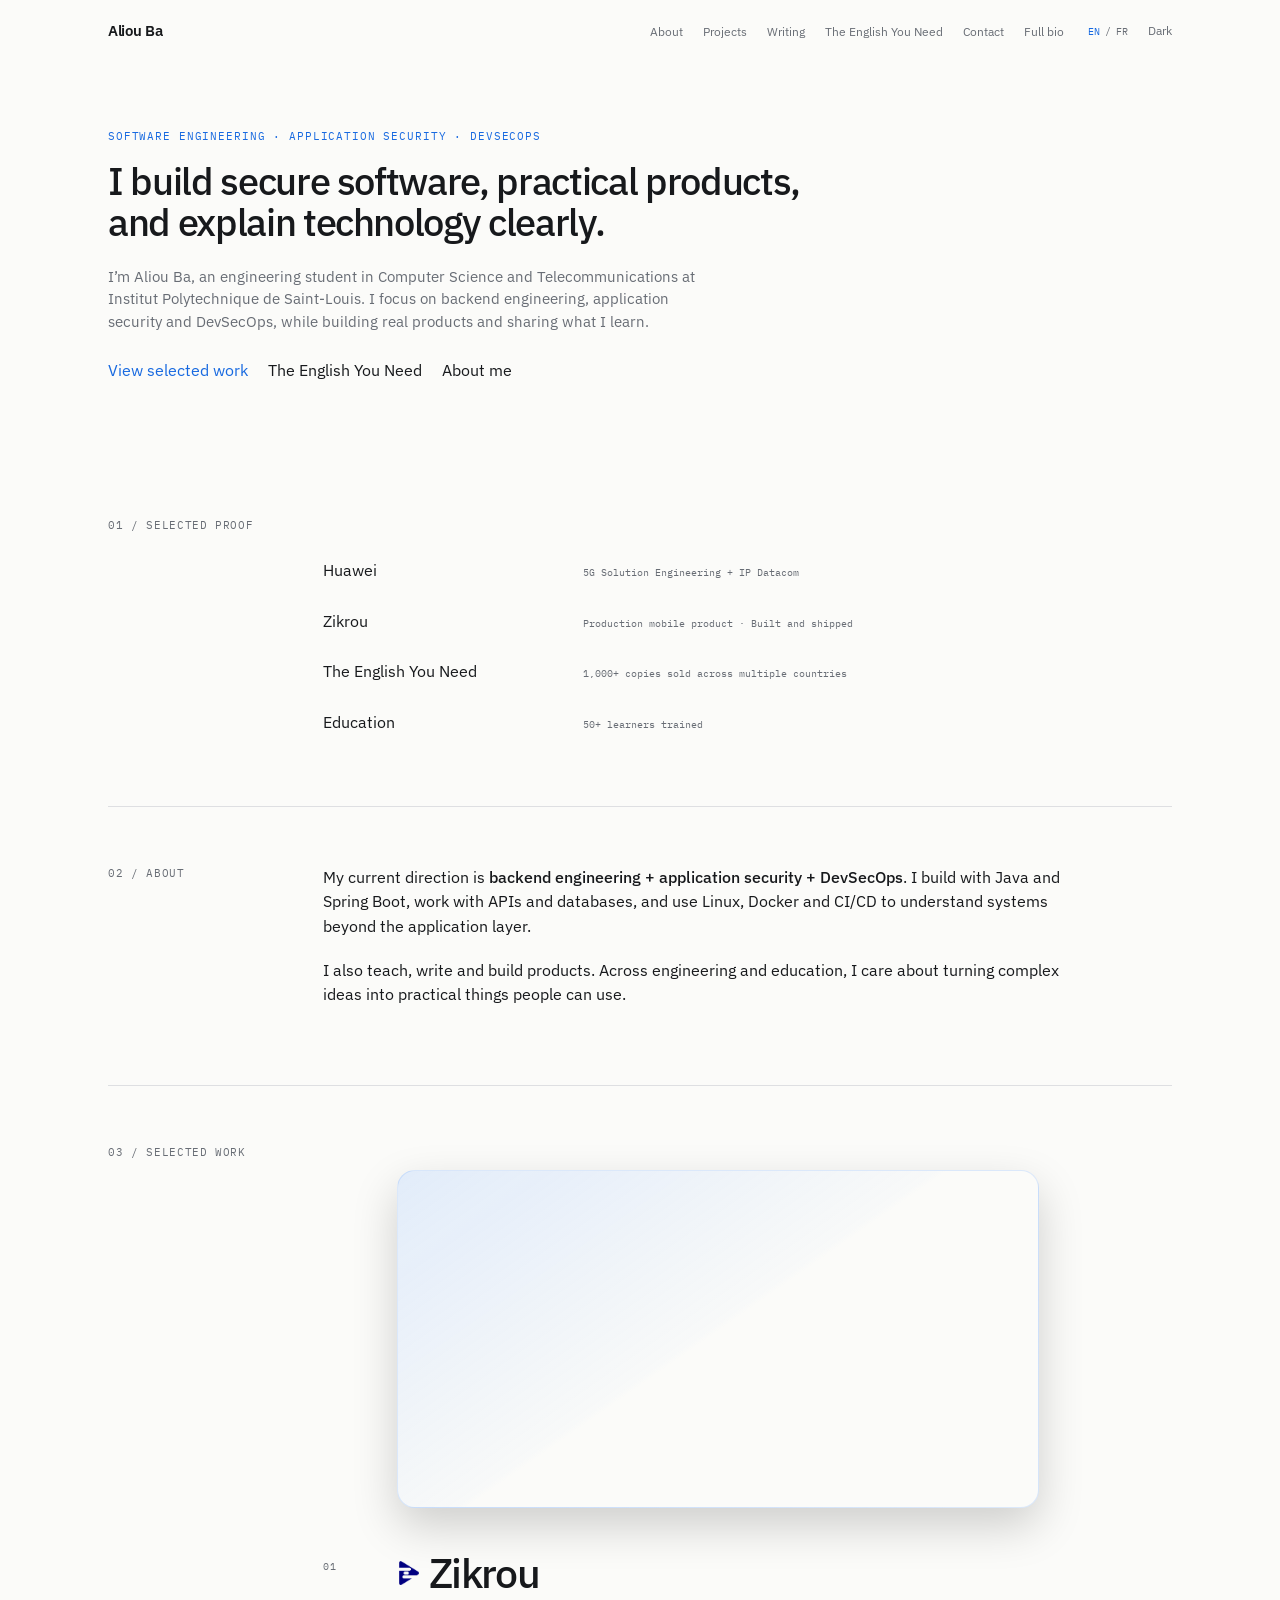
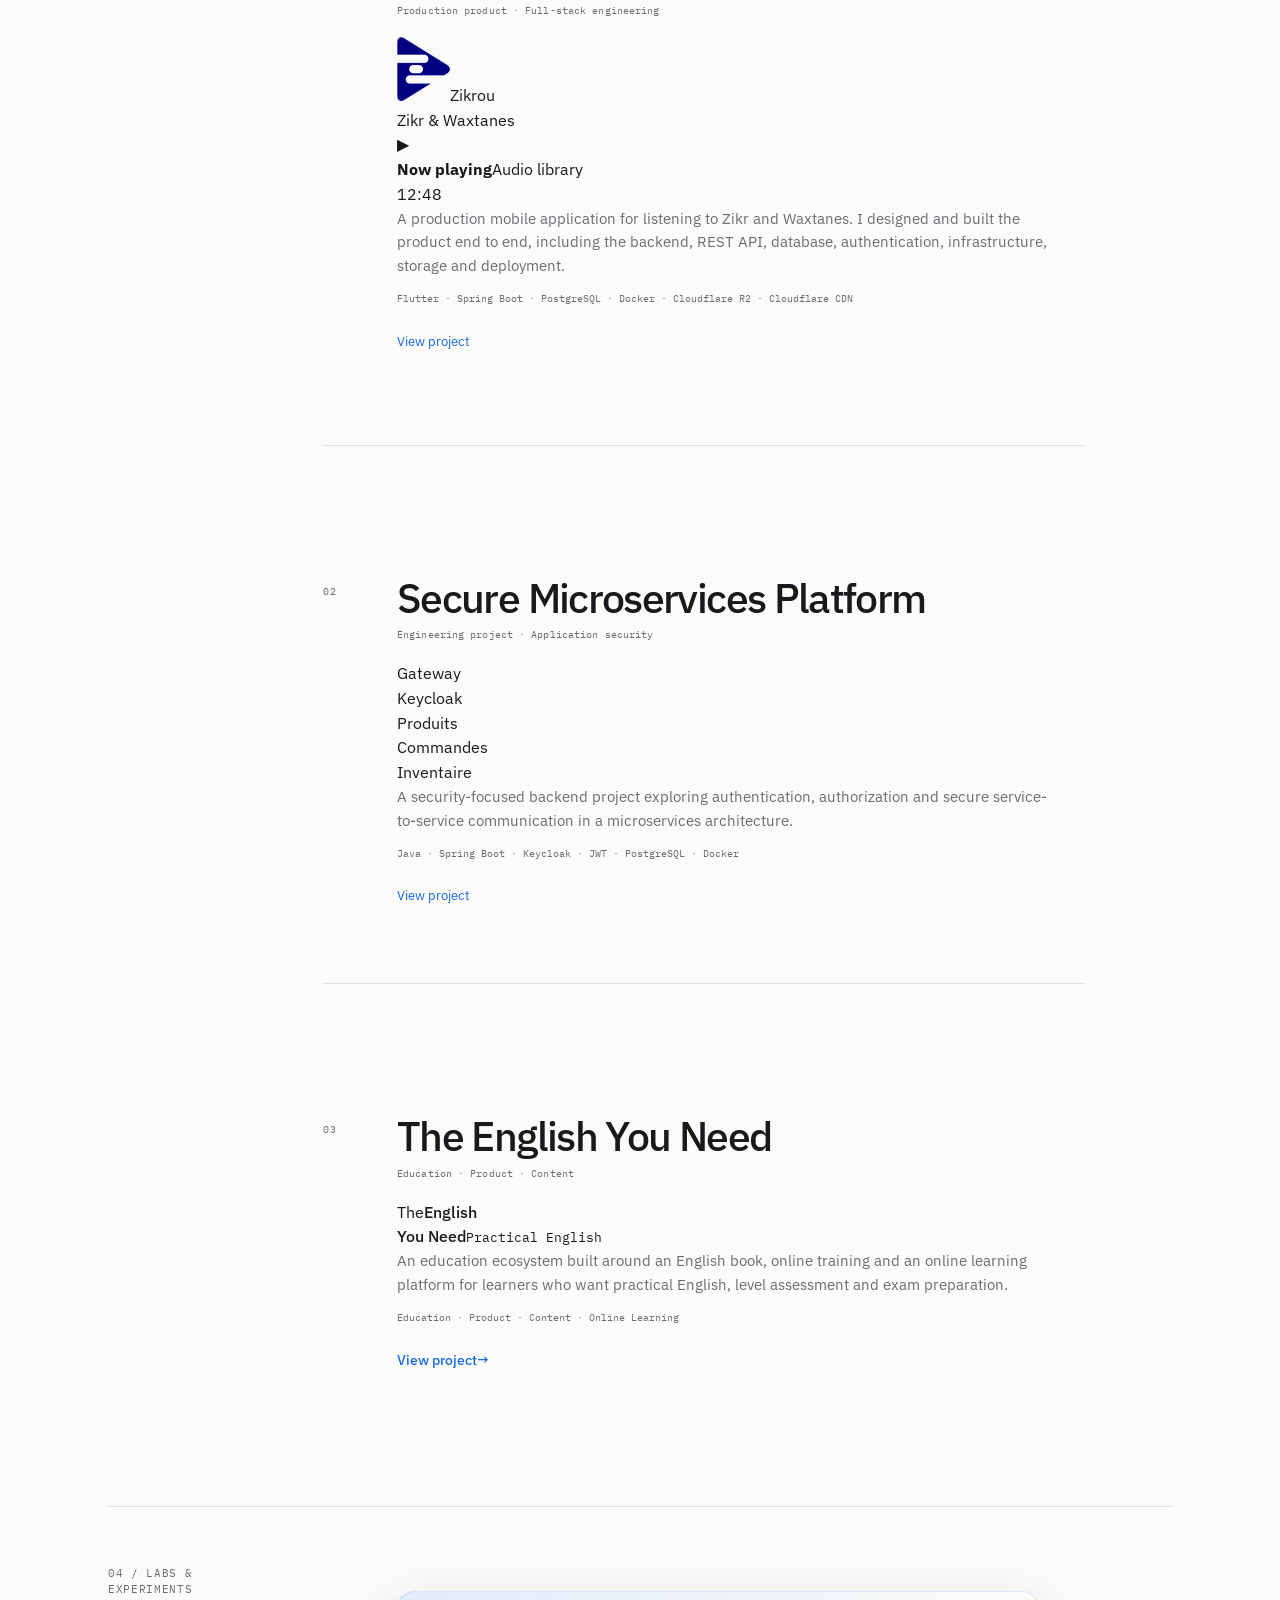
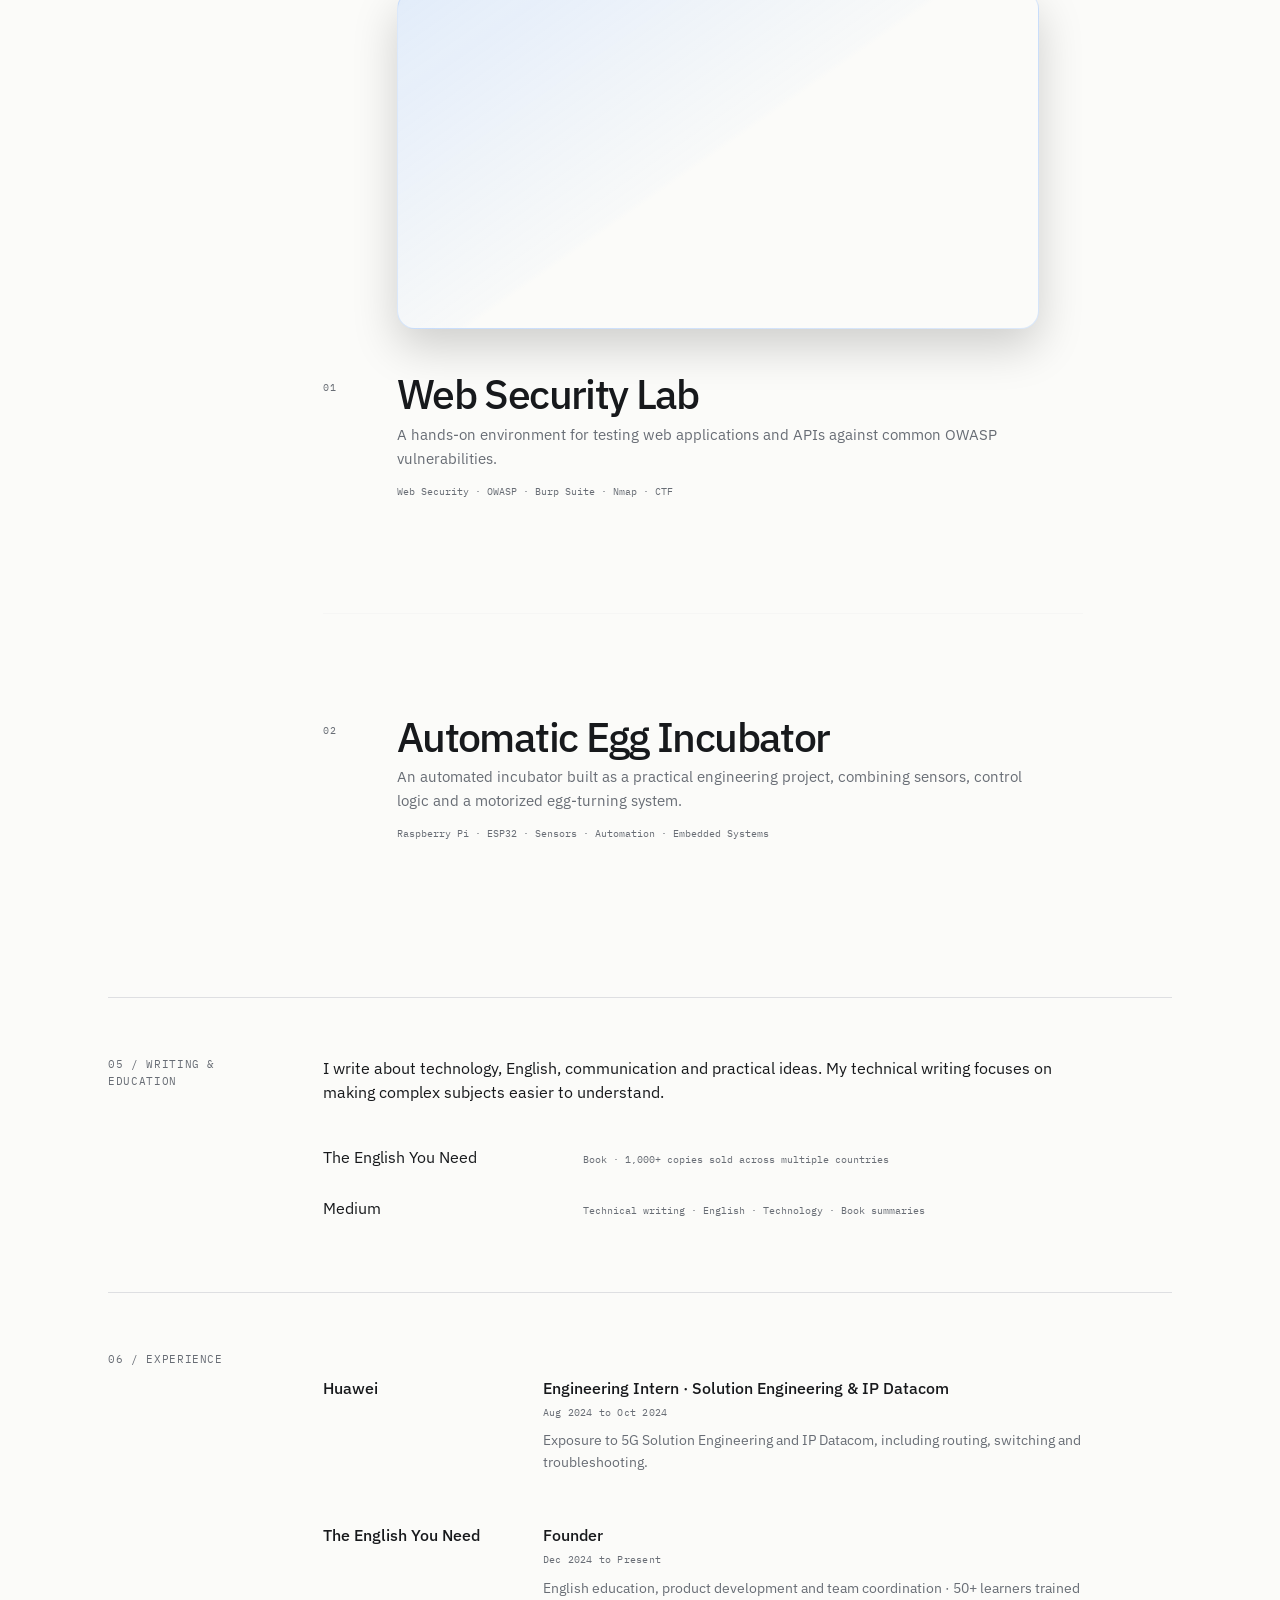
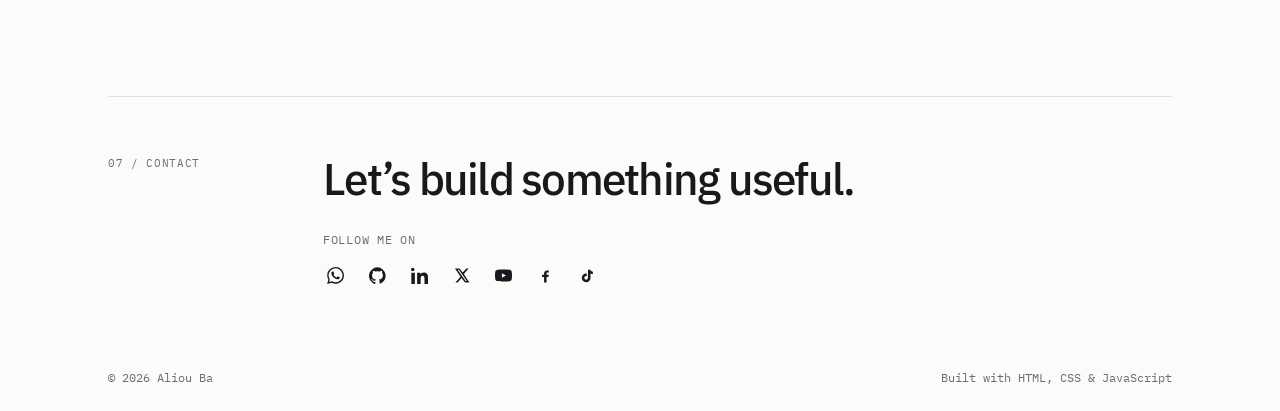
==== commit fe862fc3: "Recompose selected work as case study previews" ====
--- a/index.html
+++ b/index.html
@@ -49,12 +49,43 @@
   </div>
 </section>
 
-<section id="projects" class="section">
+<section id="projects" class="section selected-work-section">
   <div class="section-label" data-i18n="sections.projects">03 / Selected work</div>
   <div class="section-content project-list">
-    <article class="project"><div><span class="project-number">01</span></div><div><h2><img class="project-logo" src="assets/zikrou-logo.png" alt="" aria-hidden="true">Zikrou</h2><p class="case-study-kicker" data-i18n="projects.zikrou.type">Production product · Full-stack engineering</p><p data-i18n="projects.zikrou.text">A production mobile application for listening to Zikr and Waxtanes. I designed and built the product end to end, including the backend, REST API, database, authentication, infrastructure, storage and deployment.</p><p class="tech">Flutter · Spring Boot · PostgreSQL · Docker · Cloudflare R2 · Cloudflare CDN</p><div class="case-study-details"><div><strong data-i18n="case.problem">Problem</strong><p data-i18n="case.zikrou.problem">Audio content was scattered across messaging apps, video platforms and local files, making it difficult to discover and organize.</p></div><div><strong data-i18n="case.solution">Solution</strong><p data-i18n="case.zikrou.solution">A centralized platform with structured discovery, search, playlists, favorites, listening history and offline access.</p></div><div><strong data-i18n="case.engineering">Engineering</strong><p data-i18n="case.zikrou.engineering">Designed a Spring Boot REST API and PostgreSQL schema, implemented authentication and authorization, containerized the stack, and integrated Cloudflare R2/CDN for media delivery.</p></div><div><strong data-i18n="case.outcome">Outcome</strong><p data-i18n="case.zikrou.outcome">The product is deployed and available across mobile and web, giving me end-to-end experience from product definition to production delivery.</p></div></div><div class="case-study-links"><div class="store-links"><a href="https://apps.apple.com/sn/app/zikrou/id6803230723" target="_blank" rel="noreferrer" class="store-link" data-i18n="projects.appstore">App Store</a><span aria-hidden="true">·</span><a href="https://play.google.com/store/apps/details?id=com.zikrfy.zikrfy&pcampaignid=web_share" target="_blank" rel="noreferrer" class="store-link" data-i18n="projects.playstore">Google Play</a></div><a href="https://github.com/aliou27/zikrou" target="_blank" rel="noreferrer" data-i18n="projects.view">View project documentation</a></div></div></article>
-    <article class="project"><div><span class="project-number">02</span></div><div><h2>Secure Microservices Platform</h2><p class="case-study-kicker" data-i18n="projects.microservices.type">Engineering project · Application security</p><p data-i18n="projects.microservices.text">A security-focused backend project exploring authentication, authorization and secure service-to-service communication in a microservices architecture.</p><p class="tech">Java · Spring Boot · Keycloak · JWT · PostgreSQL · Docker</p><div class="case-study-details"><div><strong data-i18n="case.problem">Problem</strong><p data-i18n="case.micro.problem">How to structure authentication and authorization across multiple backend services without coupling every service to its own identity logic.</p></div><div><strong data-i18n="case.solution">Solution</strong><p data-i18n="case.micro.solution">A microservices architecture using a dedicated identity provider with token-based access control between services.</p></div><div><strong data-i18n="case.engineering">Engineering</strong><p data-i18n="case.micro.engineering">Focused on Spring Boot services, Keycloak, JWT-based security, PostgreSQL and Docker, with service boundaries designed around secure communication.</p></div><div><strong data-i18n="case.outcome">Outcome</strong><p data-i18n="case.micro.outcome">The project gives me a focused environment to demonstrate backend architecture and application-security decisions relevant to my target PFE direction.</p></div></div></div></article>
-    <article class="project"><div><span class="project-number">03</span></div><div><h2>The English You Need</h2><p data-i18n="projects.academy.text">An education ecosystem built around an English book, online training and an online learning platform for learners who want practical English, level assessment and exam preparation.</p><p class="tech">Education · Product · Content · Online Learning</p><a href="english-services.html" data-i18n="projects.visit">Explore the project</a></div></article>
+    <article id="project-zikrou" class="project project-featured">
+      <div class="project-index"><span class="project-number">01</span></div>
+      <div class="project-body">
+        <div class="project-heading"><h2><img class="project-logo" src="assets/zikrou-logo.png" alt="" aria-hidden="true">Zikrou</h2><p class="case-study-kicker" data-i18n="projects.zikrou.type">Production product · Full-stack engineering</p></div>
+        <div class="project-preview project-preview-phone" aria-hidden="true"><div class="phone-shell"><div class="phone-speaker"></div><div class="phone-screen"><div class="mock-brand"><img src="assets/zikrou-logo.png" alt=""><span>Zikrou</span></div><div class="mock-title">Zikr &amp; Waxtanes</div><div class="mock-line wide"></div><div class="mock-line medium"></div><div class="mock-player"><span class="mock-play">▶</span><div><b>Now playing</b><span>Audio library</span></div><span class="mock-time">12:48</span></div><div class="mock-list"><i></i><i></i><i></i></div></div></div></div>
+        <p data-i18n="projects.zikrou.text">A production mobile application for listening to Zikr and Waxtanes. I designed and built the product end to end, including the backend, REST API, database, authentication, infrastructure, storage and deployment.</p>
+        <p class="tech">Flutter · Spring Boot · PostgreSQL · Docker · Cloudflare R2 · Cloudflare CDN</p>
+        <a class="project-cta" href="zikrou.html" data-i18n="projects.view">View project</a>
+        <div class="case-study-details"><div><strong data-i18n="case.problem">Problem</strong><p data-i18n="case.zikrou.problem">Audio content was scattered across messaging apps, video platforms and local files, making it difficult to discover and organize.</p></div><div><strong data-i18n="case.solution">Solution</strong><p data-i18n="case.zikrou.solution">A centralized platform with structured discovery, search, playlists, favorites, listening history and offline access.</p></div><div><strong data-i18n="case.engineering">Engineering</strong><p data-i18n="case.zikrou.engineering">Designed a Spring Boot REST API and PostgreSQL schema, implemented authentication and authorization, containerized the stack, and integrated Cloudflare R2/CDN for media delivery.</p></div><div><strong data-i18n="case.outcome">Outcome</strong><p data-i18n="case.zikrou.outcome">The product is deployed and available across mobile and web, giving me end-to-end experience from product definition to production delivery.</p></div></div>
+      </div>
+    </article>
+
+    <article id="project-microservices" class="project">
+      <div class="project-index"><span class="project-number">02</span></div>
+      <div class="project-body">
+        <div class="project-heading"><h2>Secure Microservices Platform</h2><p class="case-study-kicker" data-i18n="projects.microservices.type">Engineering project · Application security</p></div>
+        <div class="project-preview project-preview-services" aria-hidden="true"><div class="service-node gateway">Gateway</div><div class="service-connector connector-a"></div><div class="service-connector connector-b"></div><div class="service-node auth">Keycloak</div><div class="service-node service-a">Produits</div><div class="service-node service-b">Commandes</div><div class="service-node service-c">Inventaire</div></div>
+        <p data-i18n="projects.microservices.text">A security-focused backend project exploring authentication, authorization and secure service-to-service communication in a microservices architecture.</p>
+        <p class="tech">Java · Spring Boot · Keycloak · JWT · PostgreSQL · Docker</p>
+        <a class="project-cta" href="microservices.html" data-i18n="projects.view">View project</a>
+        <div class="case-study-details"><div><strong data-i18n="case.problem">Problem</strong><p data-i18n="case.micro.problem">How to structure authentication and authorization across multiple backend services without coupling every service to its own identity logic.</p></div><div><strong data-i18n="case.solution">Solution</strong><p data-i18n="case.micro.solution">A microservices architecture using a dedicated identity provider with token-based access control between services.</p></div><div><strong data-i18n="case.engineering">Engineering</strong><p data-i18n="case.micro.engineering">Focused on Spring Boot services, Keycloak, JWT-based security, PostgreSQL and Docker, with service boundaries designed around secure communication.</p></div><div><strong data-i18n="case.outcome">Outcome</strong><p data-i18n="case.micro.outcome">The project gives me a focused environment to demonstrate backend architecture and application-security decisions relevant to my target PFE direction.</p></div></div>
+      </div>
+    </article>
+
+    <article id="project-english" class="project">
+      <div class="project-index"><span class="project-number">03</span></div>
+      <div class="project-body">
+        <div class="project-heading"><h2>The English You Need</h2><p class="case-study-kicker">Education · Product · Content</p></div>
+        <div class="project-preview project-preview-book" aria-hidden="true"><div class="book-cover"><span>The</span><strong>English<br>You Need</strong><small>Practical English</small></div></div>
+        <p data-i18n="projects.academy.text">An education ecosystem built around an English book, online training and an online learning platform for learners who want practical English, level assessment and exam preparation.</p>
+        <p class="tech">Education · Product · Content · Online Learning</p>
+        <a class="project-cta" href="english-services.html" data-i18n="projects.visit">View project</a>
+      </div>
+    </article>
   </div>
 </section>
 
--- a/css/style.css
+++ b/css/style.css
@@ -1,14 +1 @@
-:root { --blue:#1769e0;--blue-dark:#0e4fae;--ink:#17191c;--muted:#686d75;--line:#dedfe2;--paper:#fbfbf9;--max:1120px;color-scheme:light; }
-:root[data-theme="dark"]{--blue:#5b9cff;--blue-dark:#79adff;--ink:#f1f3f5;--muted:#a3a9b2;--line:#30343a;--paper:#111315;color-scheme:dark}
-*{box-sizing:border-box}html{scroll-behavior:smooth}body{margin:0;background:var(--paper);color:var(--ink);font-family:"IBM Plex Sans",Arial,sans-serif;line-height:1.55;transition:background-color .2s ease,color .2s ease}a{color:inherit;text-decoration:none}a:hover{color:var(--blue)}
-.site-header{max-width:var(--max);margin:0 auto;padding:20px 28px 17px;display:flex;align-items:center;justify-content:space-between;border-bottom:1px solid var(--line)}.brand{font-weight:600;font-size:.92rem;letter-spacing:-.02em}nav{display:flex;align-items:center;gap:20px;font-size:.78rem}nav a{color:var(--muted)}nav a:hover{color:var(--blue)}
-.language-switch{display:inline-flex;align-items:center;gap:5px;margin-left:4px;font-family:"IBM Plex Mono",monospace;font-size:.65rem;color:var(--muted)}.language-button{border:0;background:transparent;padding:0;color:var(--muted);font:inherit;cursor:pointer}.language-button.active,.language-button:hover{color:var(--blue)}.theme-toggle{appearance:none;border:1px solid var(--line);background:transparent;color:var(--ink);font:inherit;font-size:.72rem;padding:5px 8px;display:inline-flex;align-items:center;cursor:pointer}.theme-toggle:hover{color:var(--blue);border-color:var(--blue)}
-main{max-width:var(--max);margin:0 auto;padding:0 28px}.hero{padding:68px 0 76px;max-width:850px}.services-hero{max-width:800px}.eyebrow,.section-label,.tech,.project-number,small,.service-number{font-family:"IBM Plex Mono",monospace}.eyebrow{margin:0 0 16px;color:var(--blue);font-size:.68rem;text-transform:uppercase;letter-spacing:.08em}h1{margin:0;max-width:720px;font-size:clamp(1.8rem,3vw,2.8rem);line-height:1.08;letter-spacing:-.035em;font-weight:500}.intro{max-width:600px;margin:22px 0 0;font-size:.92rem;color:var(--muted)}.links{display:flex;flex-wrap:wrap;gap:20px;margin-top:24px}.links a{border-bottom:1px solid currentColor;padding-bottom:2px}.links .primary-link{color:var(--blue)}
-.section{display:grid;grid-template-columns:170px 1fr;gap:45px;padding:58px 0;border-top:1px solid var(--line)}.section-label{color:var(--muted);font-size:.68rem;text-transform:uppercase;letter-spacing:.06em}.section-content{max-width:760px}.section-content>p{margin-top:0;margin-bottom:20px;font-size:.98rem}.section-content strong{font-weight:500}.project-list{display:grid;gap:0}.project{display:grid;grid-template-columns:45px 1fr;gap:16px;padding:24px 0;border-bottom:1px solid var(--line)}.project:first-child{padding-top:0}.project-number{color:var(--muted);font-size:.68rem}.project h2{margin:0 0 7px;font-size:1.35rem;font-weight:500;letter-spacing:-.025em;display:flex;align-items:center;gap:8px}.project-logo{width:22px;height:22px;object-fit:contain;display:block;flex:0 0 auto}.project p{margin:0 0 10px;color:var(--muted);font-size:.92rem}.project .tech{font-size:.68rem;color:var(--blue-dark)}.project a{display:inline-block;margin-top:3px;color:var(--blue);font-size:.82rem}.writing-grid{border-top:1px solid var(--line);margin-top:28px}.writing-item{display:flex;justify-content:space-between;gap:20px;padding:16px 0;border-bottom:1px solid var(--line)}.writing-item small{color:var(--muted);font-size:.64rem}
-.service-list{display:grid;border-top:1px solid var(--line)}.service-item{display:grid;grid-template-columns:45px 220px minmax(0,1fr);gap:16px;align-items:baseline;padding:22px 0;border-bottom:1px solid var(--line)}.service-item>div{display:contents}.service-number{color:var(--muted);font-size:.68rem}.service-item h2{margin:0;font-size:1.08rem;font-weight:500;letter-spacing:-.02em}.service-item p{margin:0;color:var(--muted);font-size:.9rem}.service-price{grid-column:3;display:block;margin-top:7px;font-family:"IBM Plex Mono",monospace;font-size:.72rem;font-weight:500;color:var(--blue);letter-spacing:.01em}.service-process{display:grid;border-top:1px solid var(--line);margin-top:28px}.service-process>div{display:grid;grid-template-columns:45px 100px 1fr;gap:16px;align-items:baseline;padding:16px 0;border-bottom:1px solid var(--line)}.service-process span{color:var(--muted);font-family:"IBM Plex Mono",monospace;font-size:.68rem}.service-process strong{font-weight:500}.service-process small{color:var(--muted);font-size:.68rem}
-.request-title{margin:0 0 12px;font-size:clamp(1.7rem,3vw,2.35rem);line-height:1.12;letter-spacing:-.035em;font-weight:500}.course-form{border-top:1px solid var(--line);margin-top:28px}.course-form label{display:grid;grid-template-columns:210px 1fr;gap:20px;align-items:center;padding:14px 0;border-bottom:1px solid var(--line)}.course-form label>span{font-family:"IBM Plex Mono",monospace;color:var(--muted);font-size:.64rem;text-transform:uppercase;letter-spacing:.05em}.course-form input,.course-form select,.course-form textarea{width:100%;border:1px solid var(--line);background:var(--paper);color:var(--ink);padding:11px 12px;font:inherit;font-size:.88rem;outline:none;border-radius:0}.course-form input:focus,.course-form select:focus,.course-form textarea:focus{border-color:var(--blue)}.course-form select{min-height:42px}.course-form textarea{resize:vertical;min-height:110px;line-height:1.5}.form-submit{margin-top:18px;border:0;border-bottom:1px solid var(--blue);background:transparent;color:var(--blue);padding:4px 0;font:inherit;font-size:.84rem;cursor:pointer}.teaching-contact{margin:18px 0 0!important;color:var(--muted);font-size:.82rem!important}.teaching-contact a{color:var(--blue)}
-.experience-list{border-top:1px solid var(--line)}.experience{display:grid;grid-template-columns:180px 1fr;gap:40px;padding:25px 0;border-bottom:1px solid var(--line)}.experience-company{font-size:1rem;font-weight:500;color:var(--ink)}.experience-detail{display:grid;gap:4px}.experience-detail strong{font-size:.98rem;font-weight:500}.experience-detail small{color:var(--muted);font-size:.65rem;letter-spacing:.02em}.experience-detail p{margin:6px 0 0;color:var(--muted);font-size:.86rem}.compact{padding-bottom:72px}.contact h2{margin:0;font-size:clamp(1.8rem,3.4vw,2.8rem);line-height:1.08;letter-spacing:-.04em;font-weight:500}.social-intro{margin:28px 0 0!important;color:var(--muted);font-size:.78rem!important;font-family:"IBM Plex Mono",monospace;text-transform:uppercase;letter-spacing:.06em}.social-links{display:flex;flex-wrap:wrap;align-items:center;gap:18px;margin-top:14px}.social-link{display:inline-flex;align-items:center;justify-content:center;width:24px;height:24px;color:var(--ink);border:0;padding:0}.social-link svg{width:17px;height:17px;display:block;fill:currentColor}.social-link:hover{color:var(--blue)}.social-link-image{width:18px;height:18px;object-fit:contain;display:block}
-footer{max-width:var(--max);margin:0 auto;padding:24px 28px;border-top:1px solid var(--line);display:flex;justify-content:space-between;gap:20px;color:var(--muted);font-size:.72rem;font-family:"IBM Plex Mono",monospace}.store-links{display:flex;align-items:center;gap:18px;margin:12px 0 2px}.store-link{display:inline-flex;align-items:center;gap:7px!important;border-bottom:1px solid var(--line);padding-bottom:3px;font-size:.78rem!important;color:var(--muted)}.store-link:hover{color:var(--blue);border-color:var(--blue)}.store-link img{width:15px;height:15px;display:block}.store-link span{line-height:1}
-@media(max-width:700px){.site-header{padding:17px 20px 14px}.brand{font-size:.82rem}nav{gap:10px;font-size:.68rem}nav a:nth-child(n+3){display:none}.theme-toggle{padding:4px 7px;font-size:.66rem}.language-switch{margin-left:0}main{padding:0 20px}.hero{padding:48px 0 58px}.eyebrow{font-size:.62rem;margin-bottom:14px}h1{font-size:clamp(1.7rem,7.5vw,2.35rem)}.intro{margin-top:18px;font-size:.9rem}.links{gap:18px;margin-top:22px}.links a{font-size:.88rem}.section{grid-template-columns:1fr;gap:18px;padding:46px 0}.section-content>p{font-size:.92rem}.project{grid-template-columns:30px 1fr;gap:12px;padding:22px 0}.project h2{font-size:1.18rem}.project-logo{width:19px;height:19px}.project p{font-size:.86rem}.writing-item{display:grid;gap:4px}.experience{grid-template-columns:1fr;gap:8px;padding:22px 0}.experience-detail{gap:3px}.service-item{grid-template-columns:30px minmax(0,1fr);gap:10px 12px}.service-item h2,.service-item p,.service-price{grid-column:2}.service-process>div{grid-template-columns:30px 90px 1fr;gap:10px}.course-form label{grid-template-columns:1fr;gap:8px;padding:15px 0}.contact h2{font-size:clamp(1.7rem,7vw,2.35rem)}.social-links{gap:14px;margin-top:14px}.social-link{width:22px;height:22px}.social-link svg{width:16px;height:16px}.social-link-image{width:17px;height:17px}footer{padding:20px;flex-direction:column}.store-links{gap:14px;flex-wrap:wrap}}
-
-.case-study-kicker{font-family:"IBM Plex Mono",monospace!important;font-size:.66rem!important;text-transform:uppercase;letter-spacing:.04em;color:var(--blue-dark)!important;margin:-2px 0 10px!important}.case-study-details{display:grid;grid-template-columns:repeat(2,minmax(0,1fr));gap:0 28px;border-top:1px solid var(--line);margin:20px 0 12px}.case-study-details>div{padding:14px 0;border-bottom:1px solid var(--line)}.case-study-details strong{display:block;font-family:"IBM Plex Mono",monospace;font-size:.63rem;text-transform:uppercase;letter-spacing:.05em;color:var(--muted);margin-bottom:5px}.case-study-details p{margin:0!important;font-size:.84rem!important}.case-study-links{margin-top:4px}.proof-grid .writing-item{align-items:baseline}@media(max-width:700px){.case-study-details{grid-template-columns:1fr;gap:0}}+:root{--blue:#1769e0;--blue-dark:#0e4fae;--ink:#17191c;--muted:#686d75;--line:#dedfe2;--paper:#fbfbf9;--max:1120px;color-scheme:light}:root[data-theme="dark"]{--blue:#5b9cff;--blue-dark:#79adff;--ink:#f1f3f5;--muted:#a3a9b2;--line:#30343a;--paper:#111315;color-scheme:dark}*{box-sizing:border-box}html{scroll-behavior:auto}body{margin:0;background:var(--paper);color:var(--ink);font-family:"IBM Plex Sans",Arial,sans-serif;line-height:1.55}a{color:inherit;text-decoration:none}a:hover{color:var(--blue)}.site-header{max-width:var(--max);margin:0 auto;padding:20px 28px 17px;display:flex;align-items:center;justify-content:space-between}.brand{font-weight:600;font-size:.92rem;letter-spacing:-.02em}nav{display:flex;align-items:center;gap:20px;font-size:.78rem}nav a{color:var(--muted)}nav a:hover{color:var(--blue)}.language-switch{display:inline-flex;align-items:center;gap:5px;margin-left:4px;font-family:"IBM Plex Mono",monospace;font-size:.65rem;color:var(--muted)}.language-button{border:0;background:transparent;padding:0;color:var(--muted);font:inherit;cursor:pointer}.language-button.active,.language-button:hover{color:var(--blue)}.theme-toggle{appearance:none;border:0;background:transparent;color:var(--muted);font:inherit;font-size:.72rem;padding:0;display:inline-flex;align-items:center;cursor:pointer}main{max-width:var(--max);margin:0 auto;padding:0 28px}.hero{padding:68px 0 76px;max-width:850px}.services-hero{max-width:800px}.eyebrow,.section-label,.tech,.project-number,small,.service-number{font-family:"IBM Plex Mono",monospace}.eyebrow{margin:0 0 16px;color:var(--blue);font-size:.68rem;text-transform:uppercase;letter-spacing:.08em}h1{margin:0;max-width:720px;font-size:clamp(1.8rem,3vw,2.8rem);line-height:1.08;letter-spacing:-.035em;font-weight:500}.intro{max-width:600px;margin:22px 0 0;font-size:.92rem;color:var(--muted)}.links{display:flex;flex-wrap:wrap;gap:20px;margin-top:24px}.links a{border:0;padding:0}.links .primary-link{color:var(--blue)}.icon-link{display:inline-flex!important;align-items:center;justify-content:center;width:42px;height:42px;border:0!important;padding:0!important;color:var(--ink)!important}.icon-link svg{width:21px;height:21px;fill:currentColor}.icon-link:hover{color:var(--blue)!important}.direct-contact-links{display:inline-flex;align-items:center;gap:12px;margin-left:16px;vertical-align:middle}.direct-icon-link{display:inline-flex;align-items:center;justify-content:center;width:40px;height:40px;border:0;color:var(--ink)}.direct-icon-link svg{width:19px;height:19px;fill:currentColor}.direct-icon-link:hover{color:var(--blue)}.section{display:grid;grid-template-columns:170px 1fr;gap:45px;padding:58px 0}.section + .section{border-top:1px solid var(--line)}.section-label{color:var(--muted);font-size:.68rem;text-transform:uppercase;letter-spacing:.06em}.section-content{max-width:760px}.section-content>p{margin-top:0;margin-bottom:20px;font-size:.98rem}.section-content strong{font-weight:500}.project-list{display:grid;gap:30px}.project{display:grid;grid-template-columns:45px 1fr;gap:16px;padding:0;border:0}.project-list .project + .project{border-top:1px solid var(--line);padding-top:28px}.project-number{color:var(--muted);font-size:.68rem}.project>div:last-child{display:block}.project h2{margin:0 0 7px;font-size:1.35rem;font-weight:500;letter-spacing:-.025em;display:flex;align-items:center;gap:8px}.project-logo{width:22px;height:22px;object-fit:contain;display:block;flex:0 0 auto}.project p{margin:0 0 10px;color:var(--muted);font-size:.92rem}.project .tech{font-size:.68rem;color:var(--blue-dark);margin-bottom:14px}.project a{color:var(--blue);font-size:.82rem}.case-study-kicker{font-family:"IBM Plex Mono",monospace!important;font-size:.66rem!important;text-transform:uppercase;letter-spacing:.04em;color:var(--blue-dark)!important;margin:-2px 0 10px!important}.case-study-details{display:none;margin:18px 0 12px}.case-study-details.is-expanded{display:grid}.case-study-toggle{display:inline-block;appearance:none;border:0;border-bottom:1px solid var(--line);background:transparent;color:var(--muted);padding:0 0 5px;margin:0 0 0;font:500 .68rem "IBM Plex Mono",monospace;text-transform:uppercase;letter-spacing:.05em;cursor:pointer;vertical-align:middle}.case-study-toggle:hover{color:var(--blue);border-color:var(--blue)}.case-study-links{display:inline-flex;align-items:center;gap:22px;margin:0 0 0 24px;vertical-align:middle;white-space:nowrap}.store-links{display:flex;align-items:center;gap:14px;margin:0}.store-link{display:inline-flex;align-items:center;border:0;padding:0;font-size:.78rem!important;color:var(--muted)}.store-link:hover{color:var(--blue)}.case-study-links>a[data-i18n="projects.view"]{color:var(--blue);font-size:.82rem}.writing-grid{margin-top:28px}.writing-item{display:flex;justify-content:flex-start;align-items:baseline;gap:40px;padding:13px 0}.writing-item span{min-width:220px}.writing-item small{color:var(--muted);font-size:.64rem}.service-list{display:grid}.service-item{display:grid;grid-template-columns:45px 220px minmax(0,1fr);gap:16px;align-items:baseline;padding:22px 0}.service-item>div{display:contents}.service-number{color:var(--muted);font-size:.68em}.service-item h2{margin:0;font-size:1.08rem;font-weight:500;letter-spacing:-.02em}.service-item p{margin:0;color:var(--muted);font-size:.9rem}.service-price{grid-column:3;display:block;margin-top:7px;font-family:"IBM Plex Mono",monospace;font-size:.72rem;font-weight:500;color:var(--blue);letter-spacing:.01em}.service-process{display:grid;margin-top:28px}.service-process>div{display:grid;grid-template-columns:45px 100px 1fr;gap:16px;align-items:baseline;padding:13px 0}.service-process span{color:var(--muted);font-family:"IBM Plex Mono",monospace;font-size:.68rem}.service-process strong{font-weight:500}.service-process small{color:var(--muted);font-size:.68rem}.request-title{margin:0 0 12px;font-size:clamp(1.7rem,3vw,2.35rem);line-height:1.12;letter-spacing:-.035em;font-weight:500}.course-form{margin-top:28px}.course-form label{display:grid;grid-template-columns:210px 1fr;gap:20px;align-items:center;padding:14px 0}.course-form label>span{font-family:"IBM Plex Mono",monospace;color:var(--muted);font-size:.64rem;text-transform:uppercase;letter-spacing:.05em}.course-form input,.course-form select,.course-form textarea{width:100%;border:1px solid var(--line);background:var(--paper);color:var(--ink);padding:11px 12px;font:inherit;font-size:.88rem;outline:none;border-radius:0}.course-form input:focus,.course-form select:focus,.course-form textarea:focus{border-color:var(--blue)}.course-form select{min-height:42px}.course-form textarea{resize:vertical;min-height:110px;line-height:1.5}.form-submit{margin-top:18px;border:0;border-bottom:1px solid var(--blue);background:transparent;color:var(--blue);padding:4px 0;font:inherit;font-size:.84rem;cursor:pointer}.teaching-contact{margin:18px 0 0!important;color:var(--muted);font-size:.82rem!important}.teaching-contact a{color:var(--blue)}.experience-list{display:grid}.experience{display:grid;grid-template-columns:180px 1fr;gap:40px;padding:25px 0}.experience-company{font-size:1rem;font-weight:500;color:var(--ink)}.experience-detail{display:grid;gap:4px}.experience-detail strong{font-size:.98rem;font-weight:500}.experience-detail small{color:var(--muted);font-size:.65rem;letter-spacing:.02em}.experience-detail p{margin:6px 0 0;color:var(--muted);font-size:.86rem}.compact{padding-bottom:72px}.contact h2{margin:0;font-size:clamp(1.8rem,3.4vw,2.8rem);line-height:1.08;letter-spacing:-.04em;font-weight:500}.social-intro{margin:28px 0 0!important;color:var(--muted);font-size:.78rem!important;font-family:"IBM Plex Mono",monospace;text-transform:uppercase;letter-spacing:.06em}.social-links{display:flex;flex-wrap:wrap;align-items:center;gap:18px;margin-top:14px}.social-link{display:inline-flex;align-items:center;justify-content:center;width:24px;height:24px;color:var(--ink);border:0;padding:0}.social-link svg{width:17px;height:17px;display:block;fill:currentColor}.social-link:hover{color:var(--blue)}.social-link-image{width:18px;height:18px;object-fit:contain;display:block}footer{max-width:var(--max);margin:0 auto;padding:24px 28px;display:flex;justify-content:space-between;gap:20px;color:var(--muted);font-size:.72rem;font-family:"IBM Plex Mono",monospace}.store-link span{line-height:1}@media(max-width:700px){.site-header{padding:17px 20px 14px}.brand{font-size:.82rem}nav{gap:10px;font-size:.68rem}nav a:nth-child(n+3){display:none}.theme-toggle{font-size:.66rem}.language-switch{margin-left:0}main{padding:0 20px}.hero{padding:48px 0 58px}.eyebrow{font-size:.62rem;margin-bottom:14px}h1{font-size:clamp(1.7rem,7.5vw,2.35rem)}.intro{margin-top:18px;font-size:.9rem}.links{gap:18px;margin-top:22px}.links a{font-size:.88rem}.section{grid-template-columns:1fr;gap:18px;padding:46px 0}.section-content>p{font-size:.92rem}.project{grid-template-columns:30px 1fr;gap:12px}.project>div:last-child{display:block}.project h2{font-size:1.18rem}.project-logo{width:19px;height:19px}.project p{font-size:.86rem}.project .tech{font-size:.65rem}.case-study-toggle,.case-study-links,.case-study-details{display:block}.case-study-links{margin:12px 0 0;white-space:normal}.case-study-links{flex-wrap:wrap;gap:12px 18px}.writing-item{display:grid;gap:4px}.writing-item span{min-width:0}.experience{grid-template-columns:1fr;gap:8px;padding:22px 0}.experience-detail{gap:3px}.service-item{grid-template-columns:30px minmax(0,1fr);gap:10px 12px}.service-item h2,.service-item p,.service-price{grid-column:2}.service-process>div{grid-template-columns:30px 90px 1fr;gap:10px}.course-form label{grid-template-columns:1fr;gap:8px;padding:15px 0}.contact h2{font-size:clamp(1.7rem,7vw,2.35rem)}.social-links{gap:14px;margin-top:14px}.social-link{width:22px;height:22px}.social-link svg{width:16px;height:16px}.social-link-image{width:17px;height:17px}.icon-link{width:40px;height:40px}.direct-contact-links{margin-left:0;margin-top:12px;display:flex}footer{padding:20px;flex-direction:column}.store-links{gap:12px;flex-wrap:wrap}.store-link{font-size:.76rem!important}.case-study-details{display:none}.case-study-details.is-expanded{display:grid}}/* Selected work redesign */.project-list{gap:0}.project{position:relative;grid-template-columns:42px minmax(0,1fr);gap:18px;padding:0 0 76px;margin:0}.project-list .project + .project{border-top:0;padding-top:0;margin-top:0}.project-list .project + .project:before{content:"";display:block;grid-column:1/-1;height:1px;background:var(--line);opacity:.18;margin:0 0 70px}.project-number{padding-top:5px;font-size:.62rem;letter-spacing:.08em}.project h2{font-size:clamp(1.65rem,4vw,2.35rem);line-height:1.02;letter-spacing:-.04em;margin:0 0 8px;font-weight:500}.project-logo{width:24px;height:24px}.case-study-kicker{text-transform:none;letter-spacing:.01em;font-size:.65rem!important;margin:0 0 18px!important;color:var(--muted)!important}.project p{font-size:.92rem;line-height:1.6;max-width:650px;margin:0 0 14px}.project .tech{font-size:.64rem;line-height:1.6;color:var(--muted);margin:0 0 20px}.project .case-study-details{display:none!important}.project .case-study-toggle{display:none!important}.project .case-study-links{display:block;margin:0}.project .case-study-links .store-links{display:none}.project .case-study-links>a[data-i18n="projects.view"]{display:inline-flex;align-items:center;color:var(--blue);font-family:"IBM Plex Sans",Arial,sans-serif;font-size:.86rem;font-weight:500;letter-spacing:0;text-transform:none}.project .case-study-links>a[data-i18n="projects.view"]:after{content:"  →"}.project .case-study-links>a[data-i18n="projects.view"]{font-size:0}.project .case-study-links>a[data-i18n="projects.view"]:before{content:"View project";font-size:.86rem}.project .case-study-links>a[data-i18n="projects.view"]:after{font-size:.86rem}.project:nth-child(1) .case-study-links>a[data-i18n="projects.view"]{display:none}.project:nth-child(1):after{content:"";display:block;grid-column:2;width:min(100%,520px);aspect-ratio:1.78/1;margin:8px 0 26px;background:linear-gradient(145deg,rgba(91,156,255,.16),rgba(91,156,255,.02) 48%,transparent 49%),linear-gradient(90deg,transparent 9%,rgba(255,255,255,.035) 9%,rgba(255,255,255,.035) 10%,transparent 10%),linear-gradient(180deg,transparent 16%,rgba(255,255,255,.04) 16%,rgba(255,255,255,.04) 17%,transparent 17%),url("assets/zikrou-logo.png") center/72px auto no-repeat;background-color:var(--paper);border:1px solid rgba(91,156,255,.2);box-shadow:0 18px 45px rgba(0,0,0,.18);border-radius:18px;position:relative;order:-1}.project:nth-child(1):before{content:"Zikrou";grid-column:2;grid-row:1;font-size:0}.project:nth-child(1) h2{grid-column:2}.project:nth-child(1) .case-study-kicker{grid-column:2}.project:nth-child(1) .case-study-links{grid-column:2}.project:nth-child(1) p:not(.case-study-kicker):not(.tech){grid-column:2}.project:nth-child(1) .tech{grid-column:2}.project:nth-child(2) .case-study-links{display:none}.project:nth-child(3)>div:last-child>a{display:inline-flex;font-family:"IBM Plex Sans",Arial,sans-serif;font-size:.86rem;font-weight:500;color:var(--blue);margin-top:0}.project:nth-child(3)>div:last-child>a:after{content:"  →"}@media(min-width:701px){.project{grid-template-columns:56px minmax(0,760px)}.project:nth-child(1):after{width:min(100%,640px);aspect-ratio:1.9/1}.project h2{font-size:clamp(2rem,3.2vw,2.7rem)}.project:nth-child(1){padding-bottom:92px}.project-list .project + .project:before{margin-bottom:84px}}@media(max-width:700px){.section#projects{padding-top:42px;padding-bottom:52px}.section#projects .section-content{max-width:none}.project{grid-template-columns:24px minmax(0,1fr);gap:12px;padding-bottom:58px}.project-list .project + .project{margin-top:0}.project-list .project + .project:before{margin-bottom:52px}.project-number{padding-top:4px;font-size:.59rem}.project h2{font-size:clamp(1.55rem,8.5vw,2.05rem);line-height:1.04;margin-bottom:7px}.project-logo{width:20px;height:20px}.case-study-kicker{font-size:.61rem!important;margin-bottom:15px!important}.project p{font-size:.88rem;line-height:1.58;margin-bottom:13px}.project .tech{font-size:.61rem;line-height:1.7;margin-bottom:18px}.project:nth-child(1):after{width:100%;aspect-ratio:1.34/1;margin:5px 0 24px;border-radius:20px;background:linear-gradient(145deg,rgba(91,156,255,.18),rgba(91,156,255,.025) 48%,transparent 49%),linear-gradient(90deg,transparent 10%,rgba(255,255,255,.04) 10%,rgba(255,255,255,.04) 11%,transparent 11%),linear-gradient(180deg,transparent 18%,rgba(255,255,255,.045) 18%,rgba(255,255,255,.045) 19%,transparent 19%),url("assets/zikrou-logo.png") center/62px auto no-repeat;background-color:var(--paper);box-shadow:0 16px 36px rgba(0,0,0,.16)}.project:nth-child(1) .case-study-links{display:none}.project:nth-child(3)>div:last-child>a{margin-top:1px}.project:nth-child(3){padding-bottom:10px}.project-list .project + .project:before{opacity:.12}}
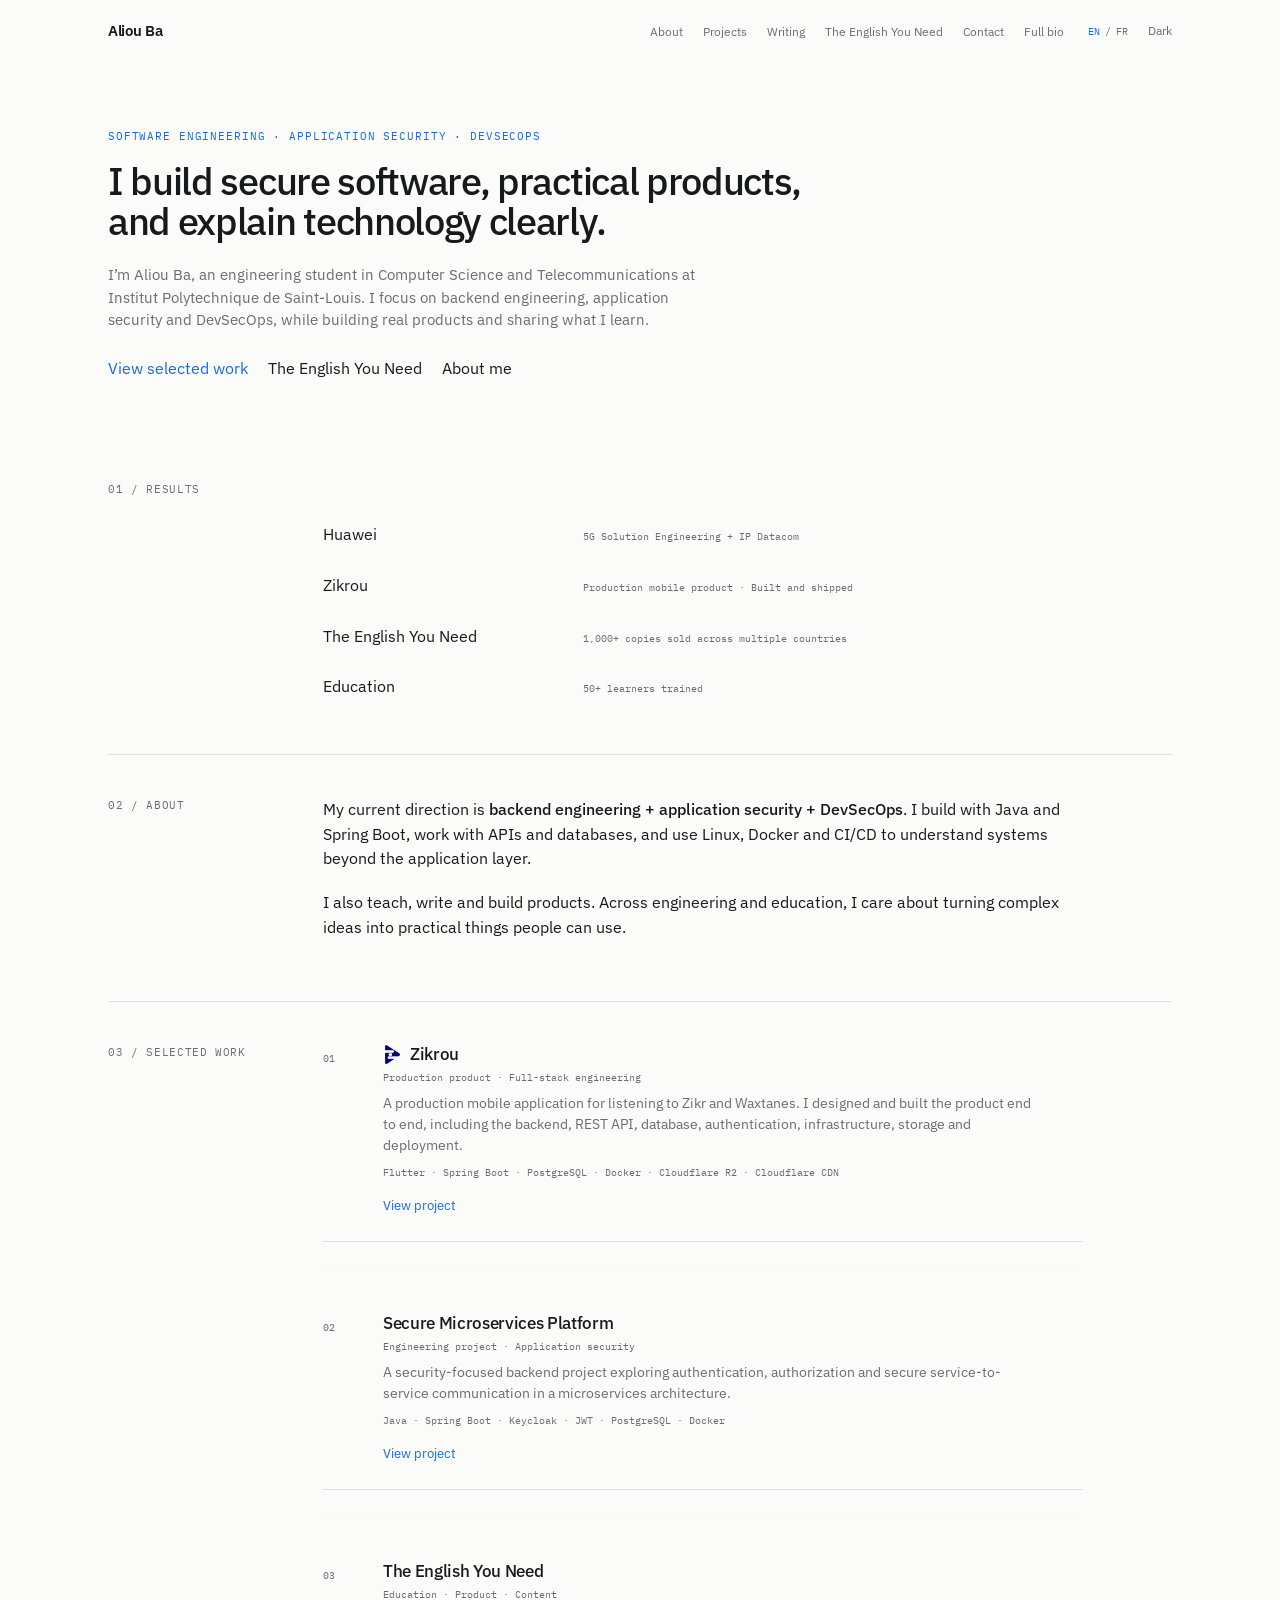
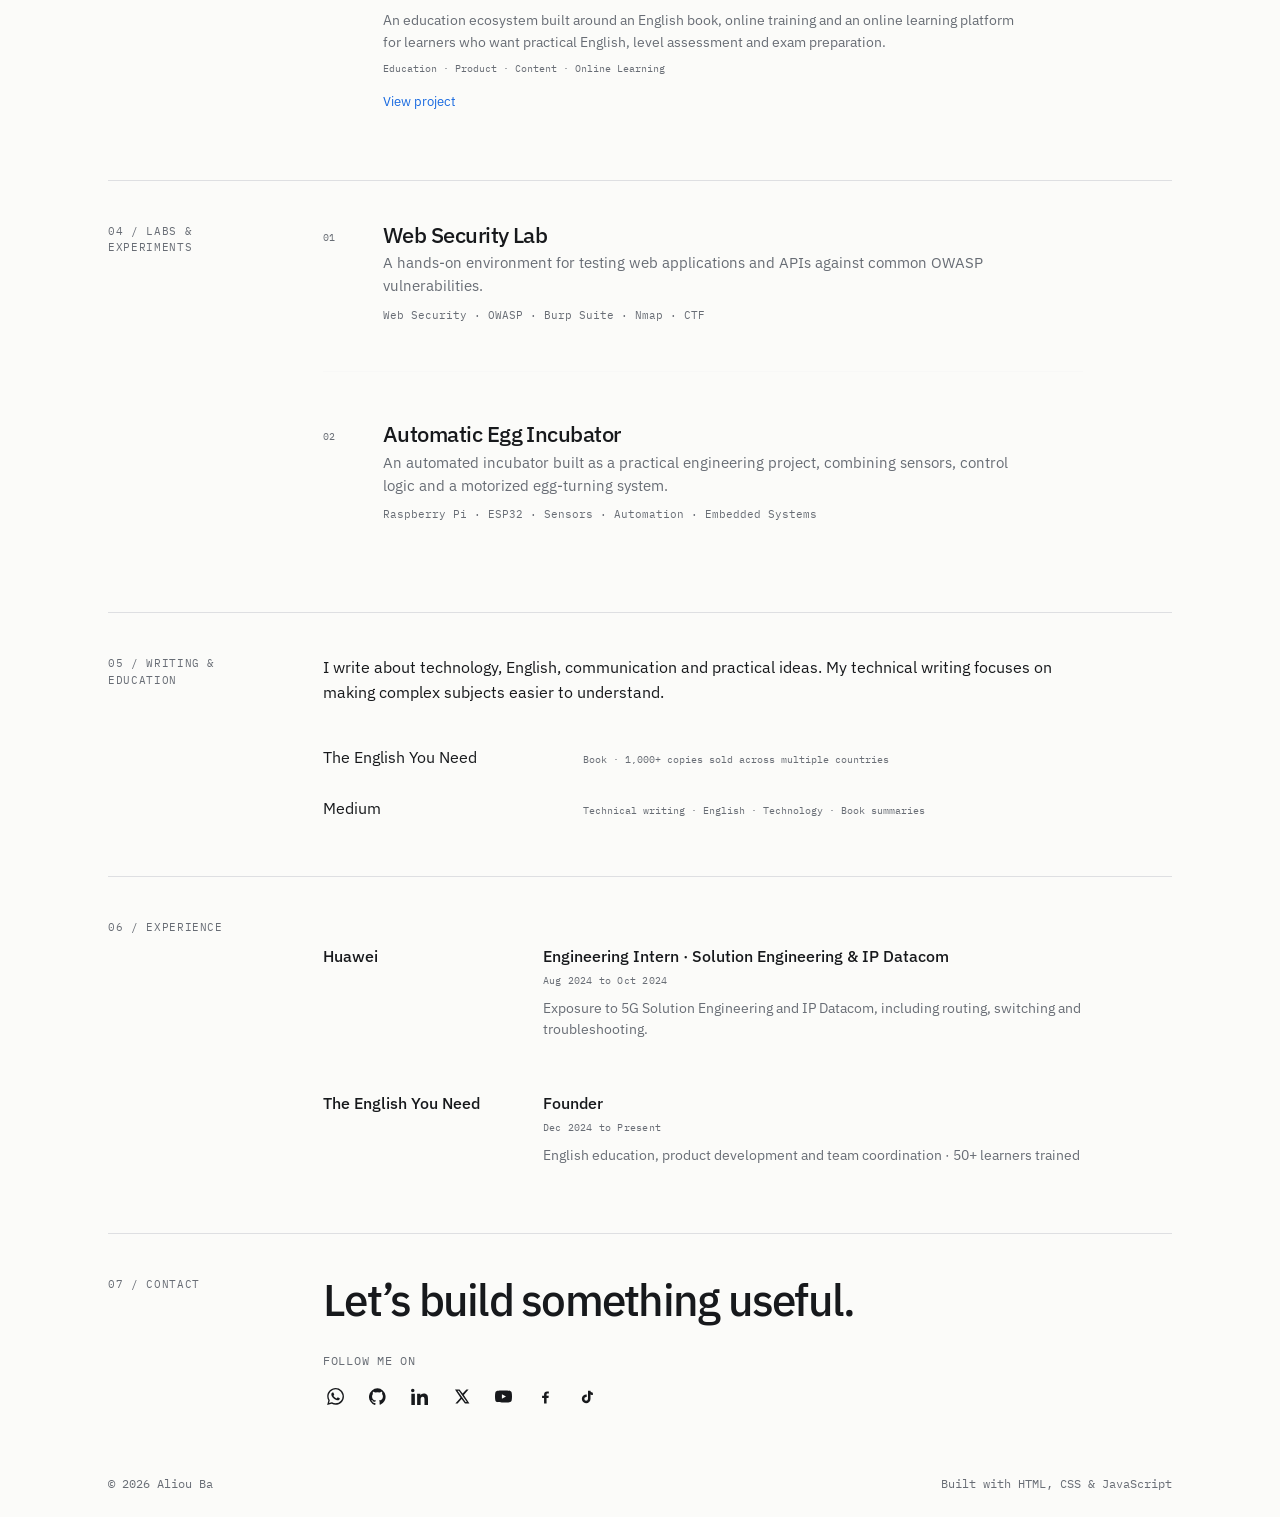
==== commit 83af2d9b: "Simplify project presentation and label results" ====
--- a/index.html
+++ b/index.html
@@ -30,7 +30,7 @@
 </section>
 
 <section class="section proof-section">
-  <div class="section-label" data-i18n="sections.proof">01 / Selected proof</div>
+  <div class="section-label" data-i18n="sections.proof">01 / Results</div>
   <div class="section-content">
     <div class="writing-grid proof-grid">
       <div class="writing-item"><span>Huawei</span><small data-i18n="proof.huawei">5G Solution Engineering + IP Datacom</small></div>
@@ -56,7 +56,6 @@
       <div class="project-index"><span class="project-number">01</span></div>
       <div class="project-body">
         <div class="project-heading"><h2><img class="project-logo" src="assets/zikrou-logo.png" alt="" aria-hidden="true">Zikrou</h2><p class="case-study-kicker" data-i18n="projects.zikrou.type">Production product · Full-stack engineering</p></div>
-        <div class="project-preview project-preview-phone" aria-hidden="true"><div class="phone-shell"><div class="phone-speaker"></div><div class="phone-screen"><div class="mock-brand"><img src="assets/zikrou-logo.png" alt=""><span>Zikrou</span></div><div class="mock-title">Zikr &amp; Waxtanes</div><div class="mock-line wide"></div><div class="mock-line medium"></div><div class="mock-player"><span class="mock-play">▶</span><div><b>Now playing</b><span>Audio library</span></div><span class="mock-time">12:48</span></div><div class="mock-list"><i></i><i></i><i></i></div></div></div></div>
         <p data-i18n="projects.zikrou.text">A production mobile application for listening to Zikr and Waxtanes. I designed and built the product end to end, including the backend, REST API, database, authentication, infrastructure, storage and deployment.</p>
         <p class="tech">Flutter · Spring Boot · PostgreSQL · Docker · Cloudflare R2 · Cloudflare CDN</p>
         <a class="project-cta" href="zikrou.html" data-i18n="projects.view">View project</a>
@@ -68,7 +67,6 @@
       <div class="project-index"><span class="project-number">02</span></div>
       <div class="project-body">
         <div class="project-heading"><h2>Secure Microservices Platform</h2><p class="case-study-kicker" data-i18n="projects.microservices.type">Engineering project · Application security</p></div>
-        <div class="project-preview project-preview-services" aria-hidden="true"><div class="service-node gateway">Gateway</div><div class="service-connector connector-a"></div><div class="service-connector connector-b"></div><div class="service-node auth">Keycloak</div><div class="service-node service-a">Produits</div><div class="service-node service-b">Commandes</div><div class="service-node service-c">Inventaire</div></div>
         <p data-i18n="projects.microservices.text">A security-focused backend project exploring authentication, authorization and secure service-to-service communication in a microservices architecture.</p>
         <p class="tech">Java · Spring Boot · Keycloak · JWT · PostgreSQL · Docker</p>
         <a class="project-cta" href="microservices.html" data-i18n="projects.view">View project</a>
@@ -80,7 +78,6 @@
       <div class="project-index"><span class="project-number">03</span></div>
       <div class="project-body">
         <div class="project-heading"><h2>The English You Need</h2><p class="case-study-kicker">Education · Product · Content</p></div>
-        <div class="project-preview project-preview-book" aria-hidden="true"><div class="book-cover"><span>The</span><strong>English<br>You Need</strong><small>Practical English</small></div></div>
         <p data-i18n="projects.academy.text">An education ecosystem built around an English book, online training and an online learning platform for learners who want practical English, level assessment and exam preparation.</p>
         <p class="tech">Education · Product · Content · Online Learning</p>
         <a class="project-cta" href="english-services.html" data-i18n="projects.visit">View project</a>
--- a/css/style.css
+++ b/css/style.css
@@ -1 +1 @@
-:root{--blue:#1769e0;--blue-dark:#0e4fae;--ink:#17191c;--muted:#686d75;--line:#dedfe2;--paper:#fbfbf9;--max:1120px;color-scheme:light}:root[data-theme="dark"]{--blue:#5b9cff;--blue-dark:#79adff;--ink:#f1f3f5;--muted:#a3a9b2;--line:#30343a;--paper:#111315;color-scheme:dark}*{box-sizing:border-box}html{scroll-behavior:auto}body{margin:0;background:var(--paper);color:var(--ink);font-family:"IBM Plex Sans",Arial,sans-serif;line-height:1.55}a{color:inherit;text-decoration:none}a:hover{color:var(--blue)}.site-header{max-width:var(--max);margin:0 auto;padding:20px 28px 17px;display:flex;align-items:center;justify-content:space-between}.brand{font-weight:600;font-size:.92rem;letter-spacing:-.02em}nav{display:flex;align-items:center;gap:20px;font-size:.78rem}nav a{color:var(--muted)}nav a:hover{color:var(--blue)}.language-switch{display:inline-flex;align-items:center;gap:5px;margin-left:4px;font-family:"IBM Plex Mono",monospace;font-size:.65rem;color:var(--muted)}.language-button{border:0;background:transparent;padding:0;color:var(--muted);font:inherit;cursor:pointer}.language-button.active,.language-button:hover{color:var(--blue)}.theme-toggle{appearance:none;border:0;background:transparent;color:var(--muted);font:inherit;font-size:.72rem;padding:0;display:inline-flex;align-items:center;cursor:pointer}main{max-width:var(--max);margin:0 auto;padding:0 28px}.hero{padding:68px 0 76px;max-width:850px}.services-hero{max-width:800px}.eyebrow,.section-label,.tech,.project-number,small,.service-number{font-family:"IBM Plex Mono",monospace}.eyebrow{margin:0 0 16px;color:var(--blue);font-size:.68rem;text-transform:uppercase;letter-spacing:.08em}h1{margin:0;max-width:720px;font-size:clamp(1.8rem,3vw,2.8rem);line-height:1.08;letter-spacing:-.035em;font-weight:500}.intro{max-width:600px;margin:22px 0 0;font-size:.92rem;color:var(--muted)}.links{display:flex;flex-wrap:wrap;gap:20px;margin-top:24px}.links a{border:0;padding:0}.links .primary-link{color:var(--blue)}.icon-link{display:inline-flex!important;align-items:center;justify-content:center;width:42px;height:42px;border:0!important;padding:0!important;color:var(--ink)!important}.icon-link svg{width:21px;height:21px;fill:currentColor}.icon-link:hover{color:var(--blue)!important}.direct-contact-links{display:inline-flex;align-items:center;gap:12px;margin-left:16px;vertical-align:middle}.direct-icon-link{display:inline-flex;align-items:center;justify-content:center;width:40px;height:40px;border:0;color:var(--ink)}.direct-icon-link svg{width:19px;height:19px;fill:currentColor}.direct-icon-link:hover{color:var(--blue)}.section{display:grid;grid-template-columns:170px 1fr;gap:45px;padding:58px 0}.section + .section{border-top:1px solid var(--line)}.section-label{color:var(--muted);font-size:.68rem;text-transform:uppercase;letter-spacing:.06em}.section-content{max-width:760px}.section-content>p{margin-top:0;margin-bottom:20px;font-size:.98rem}.section-content strong{font-weight:500}.project-list{display:grid;gap:30px}.project{display:grid;grid-template-columns:45px 1fr;gap:16px;padding:0;border:0}.project-list .project + .project{border-top:1px solid var(--line);padding-top:28px}.project-number{color:var(--muted);font-size:.68rem}.project>div:last-child{display:block}.project h2{margin:0 0 7px;font-size:1.35rem;font-weight:500;letter-spacing:-.025em;display:flex;align-items:center;gap:8px}.project-logo{width:22px;height:22px;object-fit:contain;display:block;flex:0 0 auto}.project p{margin:0 0 10px;color:var(--muted);font-size:.92rem}.project .tech{font-size:.68rem;color:var(--blue-dark);margin-bottom:14px}.project a{color:var(--blue);font-size:.82rem}.case-study-kicker{font-family:"IBM Plex Mono",monospace!important;font-size:.66rem!important;text-transform:uppercase;letter-spacing:.04em;color:var(--blue-dark)!important;margin:-2px 0 10px!important}.case-study-details{display:none;margin:18px 0 12px}.case-study-details.is-expanded{display:grid}.case-study-toggle{display:inline-block;appearance:none;border:0;border-bottom:1px solid var(--line);background:transparent;color:var(--muted);padding:0 0 5px;margin:0 0 0;font:500 .68rem "IBM Plex Mono",monospace;text-transform:uppercase;letter-spacing:.05em;cursor:pointer;vertical-align:middle}.case-study-toggle:hover{color:var(--blue);border-color:var(--blue)}.case-study-links{display:inline-flex;align-items:center;gap:22px;margin:0 0 0 24px;vertical-align:middle;white-space:nowrap}.store-links{display:flex;align-items:center;gap:14px;margin:0}.store-link{display:inline-flex;align-items:center;border:0;padding:0;font-size:.78rem!important;color:var(--muted)}.store-link:hover{color:var(--blue)}.case-study-links>a[data-i18n="projects.view"]{color:var(--blue);font-size:.82rem}.writing-grid{margin-top:28px}.writing-item{display:flex;justify-content:flex-start;align-items:baseline;gap:40px;padding:13px 0}.writing-item span{min-width:220px}.writing-item small{color:var(--muted);font-size:.64rem}.service-list{display:grid}.service-item{display:grid;grid-template-columns:45px 220px minmax(0,1fr);gap:16px;align-items:baseline;padding:22px 0}.service-item>div{display:contents}.service-number{color:var(--muted);font-size:.68em}.service-item h2{margin:0;font-size:1.08rem;font-weight:500;letter-spacing:-.02em}.service-item p{margin:0;color:var(--muted);font-size:.9rem}.service-price{grid-column:3;display:block;margin-top:7px;font-family:"IBM Plex Mono",monospace;font-size:.72rem;font-weight:500;color:var(--blue);letter-spacing:.01em}.service-process{display:grid;margin-top:28px}.service-process>div{display:grid;grid-template-columns:45px 100px 1fr;gap:16px;align-items:baseline;padding:13px 0}.service-process span{color:var(--muted);font-family:"IBM Plex Mono",monospace;font-size:.68rem}.service-process strong{font-weight:500}.service-process small{color:var(--muted);font-size:.68rem}.request-title{margin:0 0 12px;font-size:clamp(1.7rem,3vw,2.35rem);line-height:1.12;letter-spacing:-.035em;font-weight:500}.course-form{margin-top:28px}.course-form label{display:grid;grid-template-columns:210px 1fr;gap:20px;align-items:center;padding:14px 0}.course-form label>span{font-family:"IBM Plex Mono",monospace;color:var(--muted);font-size:.64rem;text-transform:uppercase;letter-spacing:.05em}.course-form input,.course-form select,.course-form textarea{width:100%;border:1px solid var(--line);background:var(--paper);color:var(--ink);padding:11px 12px;font:inherit;font-size:.88rem;outline:none;border-radius:0}.course-form input:focus,.course-form select:focus,.course-form textarea:focus{border-color:var(--blue)}.course-form select{min-height:42px}.course-form textarea{resize:vertical;min-height:110px;line-height:1.5}.form-submit{margin-top:18px;border:0;border-bottom:1px solid var(--blue);background:transparent;color:var(--blue);padding:4px 0;font:inherit;font-size:.84rem;cursor:pointer}.teaching-contact{margin:18px 0 0!important;color:var(--muted);font-size:.82rem!important}.teaching-contact a{color:var(--blue)}.experience-list{display:grid}.experience{display:grid;grid-template-columns:180px 1fr;gap:40px;padding:25px 0}.experience-company{font-size:1rem;font-weight:500;color:var(--ink)}.experience-detail{display:grid;gap:4px}.experience-detail strong{font-size:.98rem;font-weight:500}.experience-detail small{color:var(--muted);font-size:.65rem;letter-spacing:.02em}.experience-detail p{margin:6px 0 0;color:var(--muted);font-size:.86rem}.compact{padding-bottom:72px}.contact h2{margin:0;font-size:clamp(1.8rem,3.4vw,2.8rem);line-height:1.08;letter-spacing:-.04em;font-weight:500}.social-intro{margin:28px 0 0!important;color:var(--muted);font-size:.78rem!important;font-family:"IBM Plex Mono",monospace;text-transform:uppercase;letter-spacing:.06em}.social-links{display:flex;flex-wrap:wrap;align-items:center;gap:18px;margin-top:14px}.social-link{display:inline-flex;align-items:center;justify-content:center;width:24px;height:24px;color:var(--ink);border:0;padding:0}.social-link svg{width:17px;height:17px;display:block;fill:currentColor}.social-link:hover{color:var(--blue)}.social-link-image{width:18px;height:18px;object-fit:contain;display:block}footer{max-width:var(--max);margin:0 auto;padding:24px 28px;display:flex;justify-content:space-between;gap:20px;color:var(--muted);font-size:.72rem;font-family:"IBM Plex Mono",monospace}.store-link span{line-height:1}@media(max-width:700px){.site-header{padding:17px 20px 14px}.brand{font-size:.82rem}nav{gap:10px;font-size:.68rem}nav a:nth-child(n+3){display:none}.theme-toggle{font-size:.66rem}.language-switch{margin-left:0}main{padding:0 20px}.hero{padding:48px 0 58px}.eyebrow{font-size:.62rem;margin-bottom:14px}h1{font-size:clamp(1.7rem,7.5vw,2.35rem)}.intro{margin-top:18px;font-size:.9rem}.links{gap:18px;margin-top:22px}.links a{font-size:.88rem}.section{grid-template-columns:1fr;gap:18px;padding:46px 0}.section-content>p{font-size:.92rem}.project{grid-template-columns:30px 1fr;gap:12px}.project>div:last-child{display:block}.project h2{font-size:1.18rem}.project-logo{width:19px;height:19px}.project p{font-size:.86rem}.project .tech{font-size:.65rem}.case-study-toggle,.case-study-links,.case-study-details{display:block}.case-study-links{margin:12px 0 0;white-space:normal}.case-study-links{flex-wrap:wrap;gap:12px 18px}.writing-item{display:grid;gap:4px}.writing-item span{min-width:0}.experience{grid-template-columns:1fr;gap:8px;padding:22px 0}.experience-detail{gap:3px}.service-item{grid-template-columns:30px minmax(0,1fr);gap:10px 12px}.service-item h2,.service-item p,.service-price{grid-column:2}.service-process>div{grid-template-columns:30px 90px 1fr;gap:10px}.course-form label{grid-template-columns:1fr;gap:8px;padding:15px 0}.contact h2{font-size:clamp(1.7rem,7vw,2.35rem)}.social-links{gap:14px;margin-top:14px}.social-link{width:22px;height:22px}.social-link svg{width:16px;height:16px}.social-link-image{width:17px;height:17px}.icon-link{width:40px;height:40px}.direct-contact-links{margin-left:0;margin-top:12px;display:flex}footer{padding:20px;flex-direction:column}.store-links{gap:12px;flex-wrap:wrap}.store-link{font-size:.76rem!important}.case-study-details{display:none}.case-study-details.is-expanded{display:grid}}/* Selected work redesign */.project-list{gap:0}.project{position:relative;grid-template-columns:42px minmax(0,1fr);gap:18px;padding:0 0 76px;margin:0}.project-list .project + .project{border-top:0;padding-top:0;margin-top:0}.project-list .project + .project:before{content:"";display:block;grid-column:1/-1;height:1px;background:var(--line);opacity:.18;margin:0 0 70px}.project-number{padding-top:5px;font-size:.62rem;letter-spacing:.08em}.project h2{font-size:clamp(1.65rem,4vw,2.35rem);line-height:1.02;letter-spacing:-.04em;margin:0 0 8px;font-weight:500}.project-logo{width:24px;height:24px}.case-study-kicker{text-transform:none;letter-spacing:.01em;font-size:.65rem!important;margin:0 0 18px!important;color:var(--muted)!important}.project p{font-size:.92rem;line-height:1.6;max-width:650px;margin:0 0 14px}.project .tech{font-size:.64rem;line-height:1.6;color:var(--muted);margin:0 0 20px}.project .case-study-details{display:none!important}.project .case-study-toggle{display:none!important}.project .case-study-links{display:block;margin:0}.project .case-study-links .store-links{display:none}.project .case-study-links>a[data-i18n="projects.view"]{display:inline-flex;align-items:center;color:var(--blue);font-family:"IBM Plex Sans",Arial,sans-serif;font-size:.86rem;font-weight:500;letter-spacing:0;text-transform:none}.project .case-study-links>a[data-i18n="projects.view"]:after{content:"  →"}.project .case-study-links>a[data-i18n="projects.view"]{font-size:0}.project .case-study-links>a[data-i18n="projects.view"]:before{content:"View project";font-size:.86rem}.project .case-study-links>a[data-i18n="projects.view"]:after{font-size:.86rem}.project:nth-child(1) .case-study-links>a[data-i18n="projects.view"]{display:none}.project:nth-child(1):after{content:"";display:block;grid-column:2;width:min(100%,520px);aspect-ratio:1.78/1;margin:8px 0 26px;background:linear-gradient(145deg,rgba(91,156,255,.16),rgba(91,156,255,.02) 48%,transparent 49%),linear-gradient(90deg,transparent 9%,rgba(255,255,255,.035) 9%,rgba(255,255,255,.035) 10%,transparent 10%),linear-gradient(180deg,transparent 16%,rgba(255,255,255,.04) 16%,rgba(255,255,255,.04) 17%,transparent 17%),url("assets/zikrou-logo.png") center/72px auto no-repeat;background-color:var(--paper);border:1px solid rgba(91,156,255,.2);box-shadow:0 18px 45px rgba(0,0,0,.18);border-radius:18px;position:relative;order:-1}.project:nth-child(1):before{content:"Zikrou";grid-column:2;grid-row:1;font-size:0}.project:nth-child(1) h2{grid-column:2}.project:nth-child(1) .case-study-kicker{grid-column:2}.project:nth-child(1) .case-study-links{grid-column:2}.project:nth-child(1) p:not(.case-study-kicker):not(.tech){grid-column:2}.project:nth-child(1) .tech{grid-column:2}.project:nth-child(2) .case-study-links{display:none}.project:nth-child(3)>div:last-child>a{display:inline-flex;font-family:"IBM Plex Sans",Arial,sans-serif;font-size:.86rem;font-weight:500;color:var(--blue);margin-top:0}.project:nth-child(3)>div:last-child>a:after{content:"  →"}@media(min-width:701px){.project{grid-template-columns:56px minmax(0,760px)}.project:nth-child(1):after{width:min(100%,640px);aspect-ratio:1.9/1}.project h2{font-size:clamp(2rem,3.2vw,2.7rem)}.project:nth-child(1){padding-bottom:92px}.project-list .project + .project:before{margin-bottom:84px}}@media(max-width:700px){.section#projects{padding-top:42px;padding-bottom:52px}.section#projects .section-content{max-width:none}.project{grid-template-columns:24px minmax(0,1fr);gap:12px;padding-bottom:58px}.project-list .project + .project{margin-top:0}.project-list .project + .project:before{margin-bottom:52px}.project-number{padding-top:4px;font-size:.59rem}.project h2{font-size:clamp(1.55rem,8.5vw,2.05rem);line-height:1.04;margin-bottom:7px}.project-logo{width:20px;height:20px}.case-study-kicker{font-size:.61rem!important;margin-bottom:15px!important}.project p{font-size:.88rem;line-height:1.58;margin-bottom:13px}.project .tech{font-size:.61rem;line-height:1.7;margin-bottom:18px}.project:nth-child(1):after{width:100%;aspect-ratio:1.34/1;margin:5px 0 24px;border-radius:20px;background:linear-gradient(145deg,rgba(91,156,255,.18),rgba(91,156,255,.025) 48%,transparent 49%),linear-gradient(90deg,transparent 10%,rgba(255,255,255,.04) 10%,rgba(255,255,255,.04) 11%,transparent 11%),linear-gradient(180deg,transparent 18%,rgba(255,255,255,.045) 18%,rgba(255,255,255,.045) 19%,transparent 19%),url("assets/zikrou-logo.png") center/62px auto no-repeat;background-color:var(--paper);box-shadow:0 16px 36px rgba(0,0,0,.16)}.project:nth-child(1) .case-study-links{display:none}.project:nth-child(3)>div:last-child>a{margin-top:1px}.project:nth-child(3){padding-bottom:10px}.project-list .project + .project:before{opacity:.12}}+:root{--blue:#1769e0;--blue-dark:#0e4fae;--ink:#17191c;--muted:#686d75;--line:#dedfe2;--paper:#fbfbf9;--max:1120px;color-scheme:light}:root[data-theme="dark"]{--blue:#5b9cff;--blue-dark:#79adff;--ink:#f1f3f5;--muted:#a3a9b2;--line:#30343a;--paper:#111315;color-scheme:dark}*{box-sizing:border-box}html{scroll-behavior:auto}body{margin:0;background:var(--paper);color:var(--ink);font-family:"IBM Plex Sans",Arial,sans-serif;line-height:1.55}a{color:inherit;text-decoration:none}a:hover{color:var(--blue)}.site-header{max-width:var(--max);margin:0 auto;padding:20px 28px 17px;display:flex;align-items:center;justify-content:space-between}.brand{font-weight:600;font-size:.92rem;letter-spacing:-.02em}nav{display:flex;align-items:center;gap:20px;font-size:.78rem}nav a{color:var(--muted)}nav a:hover{color:var(--blue)}.language-switch{display:inline-flex;align-items:center;gap:5px;margin-left:4px;font-family:"IBM Plex Mono",monospace;font-size:.65rem;color:var(--muted)}.language-button{border:0;background:transparent;padding:0;color:var(--muted);font:inherit;cursor:pointer}.language-button.active,.language-button:hover{color:var(--blue)}.theme-toggle{appearance:none;border:0;background:transparent;color:var(--muted);font:inherit;font-size:.72rem;padding:0;display:inline-flex;align-items:center;cursor:pointer}main{max-width:var(--max);margin:0 auto;padding:0 28px}.hero{padding:68px 0 76px;max-width:850px}.services-hero{max-width:800px}.eyebrow,.section-label,.tech,.project-number,small,.service-number{font-family:"IBM Plex Mono",monospace}.eyebrow{margin:0 0 16px;color:var(--blue);font-size:.68rem;text-transform:uppercase;letter-spacing:.08em}h1{margin:0;max-width:720px;font-size:clamp(1.8rem,3vw,2.8rem);line-height:1.08;letter-spacing:-.035em;font-weight:500}.intro{max-width:600px;margin:22px 0 0;font-size:.92rem;color:var(--muted)}.links{display:flex;flex-wrap:wrap;gap:20px;margin-top:24px}.links a{border:0;padding:0}.links .primary-link{color:var(--blue)}.icon-link{display:inline-flex!important;align-items:center;justify-content:center;width:42px;height:42px;border:0!important;padding:0!important;color:var(--ink)!important}.icon-link svg{width:21px;height:21px;fill:currentColor}.icon-link:hover{color:var(--blue)!important}.direct-contact-links{display:inline-flex;align-items:center;gap:12px;margin-left:16px;vertical-align:middle}.direct-icon-link{display:inline-flex;align-items:center;justify-content:center;width:40px;height:40px;border:0;color:var(--ink)}.direct-icon-link svg{width:19px;height:19px;fill:currentColor}.direct-icon-link:hover{color:var(--blue)}.section{display:grid;grid-template-columns:170px 1fr;gap:45px;padding:58px 0}.section + .section{border-top:1px solid var(--line)}.section-label{color:var(--muted);font-size:.68rem;text-transform:uppercase;letter-spacing:.06em}.section-content{max-width:760px}.section-content>p{margin-top:0;margin-bottom:20px;font-size:.98rem}.section-content strong{font-weight:500}.project-list{display:grid;gap:30px}.project{display:grid;grid-template-columns:45px 1fr;gap:16px;padding:0;border:0}.project-list .project + .project{border-top:1px solid var(--line);padding-top:28px}.project-number{color:var(--muted);font-size:.68rem}.project>div:last-child{display:block}.project h2{margin:0 0 7px;font-size:1.35rem;font-weight:500;letter-spacing:-.025em;display:flex;align-items:center;gap:8px}.project-logo{width:22px;height:22px;object-fit:contain;display:block;flex:0 0 auto}.project p{margin:0 0 10px;color:var(--muted);font-size:.92rem}.project .tech{font-size:.68rem;color:var(--blue-dark);margin-bottom:14px}.project a{color:var(--blue);font-size:.82rem}.case-study-kicker{font-family:"IBM Plex Mono",monospace!important;font-size:.66rem!important;text-transform:uppercase;letter-spacing:.04em;color:var(--blue-dark)!important;margin:-2px 0 10px!important}.case-study-details{display:none;margin:18px 0 12px}.case-study-details.is-expanded{display:grid}.case-study-toggle{display:inline-block;appearance:none;border:0;border-bottom:1px solid var(--line);background:transparent;color:var(--muted);padding:0 0 5px;margin:0 0 0;font:500 .68rem "IBM Plex Mono",monospace;text-transform:uppercase;letter-spacing:.05em;cursor:pointer;vertical-align:middle}.case-study-toggle:hover{color:var(--blue);border-color:var(--blue)}.case-study-links{display:inline-flex;align-items:center;gap:22px;margin:0 0 0 24px;vertical-align:middle;white-space:nowrap}.store-links{display:flex;align-items:center;gap:14px;margin:0}.store-link{display:inline-flex;align-items:center;border:0;padding:0;font-size:.78rem!important;color:var(--muted)}.store-link:hover{color:var(--blue)}.case-study-links>a[data-i18n="projects.view"]{color:var(--blue);font-size:.82rem}.writing-grid{margin-top:28px}.writing-item{display:flex;justify-content:flex-start;align-items:baseline;gap:40px;padding:13px 0}.writing-item span{min-width:220px}.writing-item small{color:var(--muted);font-size:.64rem}.service-list{display:grid}.service-item{display:grid;grid-template-columns:45px 220px minmax(0,1fr);gap:16px;align-items:baseline;padding:22px 0}.service-item>div{display:contents}.service-number{color:var(--muted);font-size:.68em}.service-item h2{margin:0;font-size:1.08rem;font-weight:500;letter-spacing:-.02em}.service-item p{margin:0;color:var(--muted);font-size:.9rem}.service-price{grid-column:3;display:block;margin-top:7px;font-family:"IBM Plex Mono",monospace;font-size:.72rem;font-weight:500;color:var(--blue);letter-spacing:.01em}.service-process{display:grid;margin-top:28px}.service-process>div{display:grid;grid-template-columns:45px 100px 1fr;gap:16px;align-items:baseline;padding:13px 0}.service-process span{color:var(--muted);font-family:"IBM Plex Mono",monospace;font-size:.68rem}.service-process strong{font-weight:500}.service-process small{color:var(--muted);font-size:.68rem}.request-title{margin:0 0 12px;font-size:clamp(1.7rem,3vw,2.35rem);line-height:1.12;letter-spacing:-.035em;font-weight:500}.course-form{margin-top:28px}.course-form label{display:grid;grid-template-columns:210px 1fr;gap:20px;align-items:center;padding:14px 0}.course-form label>span{font-family:"IBM Plex Mono",monospace;color:var(--muted);font-size:.64rem;text-transform:uppercase;letter-spacing:.05em}.course-form input,.course-form select,.course-form textarea{width:100%;border:1px solid var(--line);background:var(--paper);color:var(--ink);padding:11px 12px;font:inherit;font-size:.88rem;outline:none;border-radius:0}.course-form input:focus,.course-form select:focus,.course-form textarea:focus{border-color:var(--blue)}.course-form select{min-height:42px}.course-form textarea{resize:vertical;min-height:110px;line-height:1.5}.form-submit{margin-top:18px;border:0;border-bottom:1px solid var(--blue);background:transparent;color:var(--blue);padding:4px 0;font:inherit;font-size:.84rem;cursor:pointer}.teaching-contact{margin:18px 0 0!important;color:var(--muted);font-size:.82rem!important}.teaching-contact a{color:var(--blue)}.experience-list{display:grid}.experience{display:grid;grid-template-columns:180px 1fr;gap:40px;padding:25px 0}.experience-company{font-size:1rem;font-weight:500;color:var(--ink)}.experience-detail{display:grid;gap:4px}.experience-detail strong{font-size:.98rem;font-weight:500}.experience-detail small{color:var(--muted);font-size:.65rem;letter-spacing:.02em}.experience-detail p{margin:6px 0 0;color:var(--muted);font-size:.86rem}.compact{padding-bottom:72px}.contact h2{margin:0;font-size:clamp(1.8rem,3.4vw,2.8rem);line-height:1.08;letter-spacing:-.04em;font-weight:500}.social-intro{margin:28px 0 0!important;color:var(--muted);font-size:.78rem!important;font-family:"IBM Plex Mono",monospace;text-transform:uppercase;letter-spacing:.06em}.social-links{display:flex;flex-wrap:wrap;align-items:center;gap:18px;margin-top:14px}.social-link{display:inline-flex;align-items:center;justify-content:center;width:24px;height:24px;color:var(--ink);border:0;padding:0}.social-link svg{width:17px;height:17px;display:block;fill:currentColor}.social-link:hover{color:var(--blue)}.social-link-image{width:18px;height:18px;object-fit:contain;display:block}footer{max-width:var(--max);margin:0 auto;padding:24px 28px;display:flex;justify-content:space-between;gap:20px;color:var(--muted);font-size:.72rem;font-family:"IBM Plex Mono",monospace}.store-link span{line-height:1}@media(max-width:700px){.site-header{padding:17px 20px 14px}.brand{font-size:.82rem}nav{gap:10px;font-size:.68rem}nav a:nth-child(n+3){display:none}.theme-toggle{font-size:.66rem}.language-switch{margin-left:0}main{padding:0 20px}.hero{padding:48px 0 58px}.eyebrow{font-size:.62rem;margin-bottom:14px}h1{font-size:clamp(1.7rem,7.5vw,2.35rem)}.intro{margin-top:18px;font-size:.9rem}.links{gap:18px;margin-top:22px}.links a{font-size:.88rem}.section{grid-template-columns:1fr;gap:18px;padding:46px 0}.section-content>p{font-size:.92rem}.project{grid-template-columns:30px 1fr;gap:12px}.project>div:last-child{display:block}.project h2{font-size:1.18rem}.project-logo{width:19px;height:19px}.project p{font-size:.86rem}.project .tech{font-size:.65rem}.case-study-toggle,.case-study-links,.case-study-details{display:block}.case-study-links{margin:12px 0 0;white-space:normal}.case-study-links{flex-wrap:wrap;gap:12px 18px}.writing-item{display:grid;gap:4px}.writing-item span{min-width:0}.experience{grid-template-columns:1fr;gap:8px;padding:22px 0}.experience-detail{gap:3px}.service-item{grid-template-columns:30px minmax(0,1fr);gap:10px 12px}.service-item h2,.service-item p,.service-price{grid-column:2}.service-process>div{grid-template-columns:30px 90px 1fr;gap:10px}.course-form label{grid-template-columns:1fr;gap:8px;padding:15px 0}.contact h2{font-size:clamp(1.7rem,7vw,2.35rem)}.social-links{gap:14px;margin-top:14px}.social-link{width:22px;height:22px}.social-link svg{width:16px;height:16px}.social-link-image{width:17px;height:17px}.icon-link{width:40px;height:40px}.direct-contact-links{margin-left:0;margin-top:12px;display:flex}footer{padding:20px;flex-direction:column}.store-links{gap:12px;flex-wrap:wrap}.store-link{font-size:.76rem!important}.case-study-details{display:none}.case-study-details.is-expanded{display:grid}}/* Minimal project overrides */.project-preview{display:none!important}.project-list{gap:0}.project{grid-template-columns:42px minmax(0,1fr);gap:18px;padding:0 0 34px;margin:0}.project-list .project + .project{border-top:0;padding-top:0;margin-top:0}.project-list .project + .project:before{content:"";display:block;grid-column:1/-1;height:1px;background:var(--line);opacity:.12;margin:0 0 32px}.project-number{padding-top:4px;font-size:.62rem}.project h2,.project-heading h2{font-size:1.35rem;line-height:1.15;letter-spacing:-.025em;margin:0 0 5px;font-weight:500}.project-logo{width:22px;height:22px}.case-study-kicker{font-size:.64rem!important;line-height:1.4;text-transform:none;letter-spacing:0;margin:0 0 10px!important;color:var(--muted)!important}.project p{font-size:.92rem;line-height:1.55;margin:0 0 9px;max-width:650px}.project .tech{font-size:.66rem;line-height:1.6;margin:0 0 13px;color:var(--muted)}.project-cta{font-size:.82rem!important}.project .case-study-details,.project .case-study-toggle,.project .case-study-links{display:none!important}.selected-work-section{padding-top:46px;padding-bottom:46px}.hero h1{font-size:clamp(1.8rem,3vw,2.35rem)}.hero{padding-bottom:58px}.proof-section{padding-bottom:42px}.section{padding-top:42px;padding-bottom:42px}.section + .section{border-top:1px solid var(--line)}@media(min-width:701px){.project{grid-template-columns:42px minmax(0,1fr);gap:18px}.project-list .project + .project:before{margin-bottom:32px}}@media(max-width:700px){.project{grid-template-columns:24px minmax(0,1fr);gap:12px;padding-bottom:34px}.project-list .project + .project:before{margin-bottom:28px}.project h2,.project-heading h2{font-size:1.18rem;line-height:1.18}.project-logo{width:19px;height:19px}.case-study-kicker{font-size:.61rem!important;margin-bottom:8px!important}.project p{font-size:.88rem;line-height:1.55;margin-bottom:8px}.project .tech{font-size:.62rem;margin-bottom:11px}.selected-work-section{padding-top:38px;padding-bottom:38px}.hero h1{font-size:clamp(1.7rem,7vw,2.1rem)}.hero{padding-bottom:48px}.section{padding-top:38px;padding-bottom:38px}}/* Same typographic rhythm as Experience */.case-page .section{padding-top:25px;padding-bottom:25px}.case-page .section + .section{border-top:1px solid var(--line)}.case-page .section-content>p{font-size:.86rem;line-height:1.55;margin:0 0 10px;color:var(--muted)}.case-page .section-content>p strong{color:var(--ink);font-weight:500}.case-page .section-content .tech{font-size:.66rem;line-height:1.6;margin:6px 0 0;color:var(--muted)}.case-page .section-label{font-size:.68rem}.case-page .hero{padding-top:52px;padding-bottom:52px}.case-page .hero h1{font-size:clamp(1.8rem,3vw,2.35rem)}.case-page .intro{font-size:.92rem;line-height:1.55}.case-page .links{margin-top:18px}.case-page footer{padding-top:22px}@media(max-width:700px){.case-page .section{padding-top:22px;padding-bottom:22px}.case-page .section-content>p{font-size:.86rem}.case-page .hero{padding-top:42px;padding-bottom:42px}.case-page .hero h1{font-size:clamp(1.7rem,7vw,2.1rem)}}/* Keep project titles aligned with Experience */.selected-work-section .project h2,.selected-work-section .project-heading h2{font-size:1.05rem;line-height:1.25;letter-spacing:-.02em}.selected-work-section .project-logo{width:19px;height:19px}.selected-work-section .project{padding-bottom:25px}.selected-work-section .project-list .project + .project:before{margin-bottom:24px}.selected-work-section .case-study-kicker{margin-bottom:7px!important}.selected-work-section .project p{font-size:.86rem;line-height:1.55;margin-bottom:8px}.selected-work-section .project .tech{font-size:.64rem;margin-bottom:11px}.selected-work-section .project-cta{font-size:.82rem!important}@media(max-width:700px){.selected-work-section .project h2,.selected-work-section .project-heading h2{font-size:1rem}.selected-work-section .project{padding-bottom:22px}.selected-work-section .project-list .project + .project:before{margin-bottom:21px}}
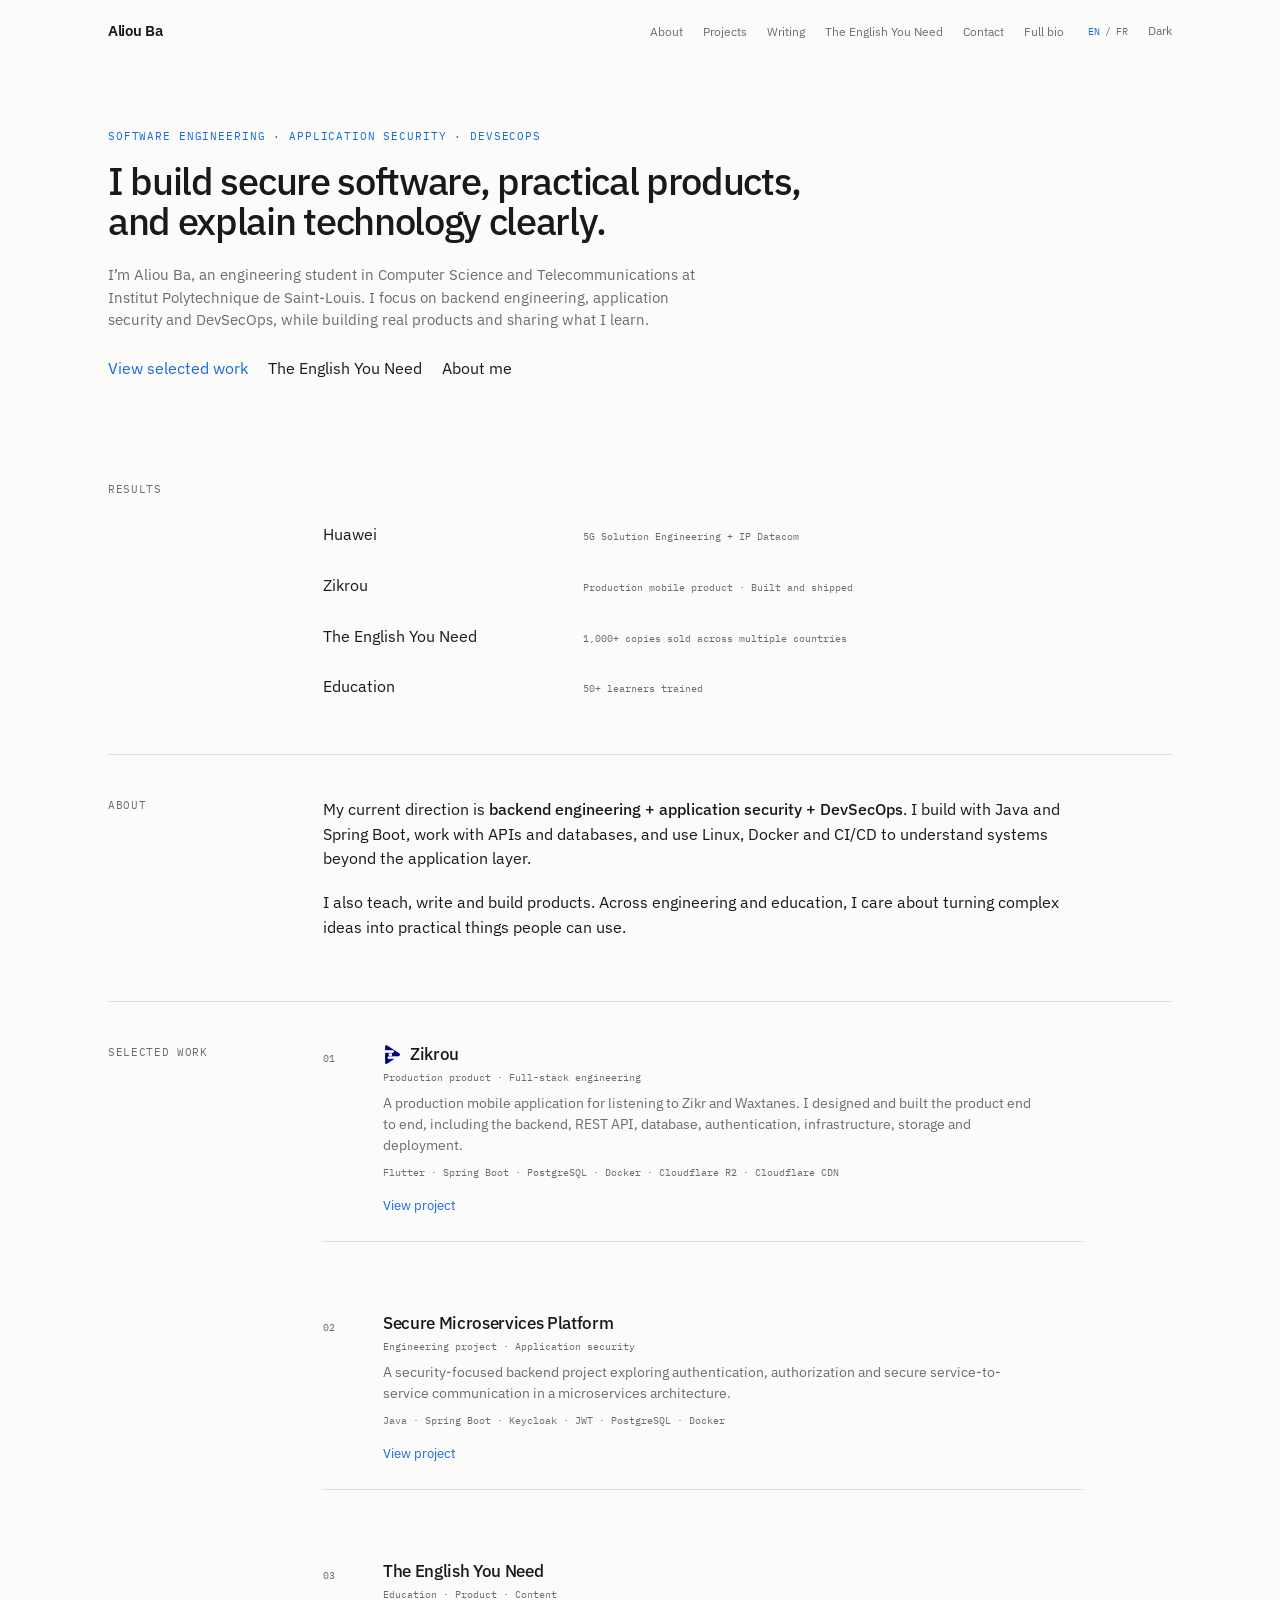
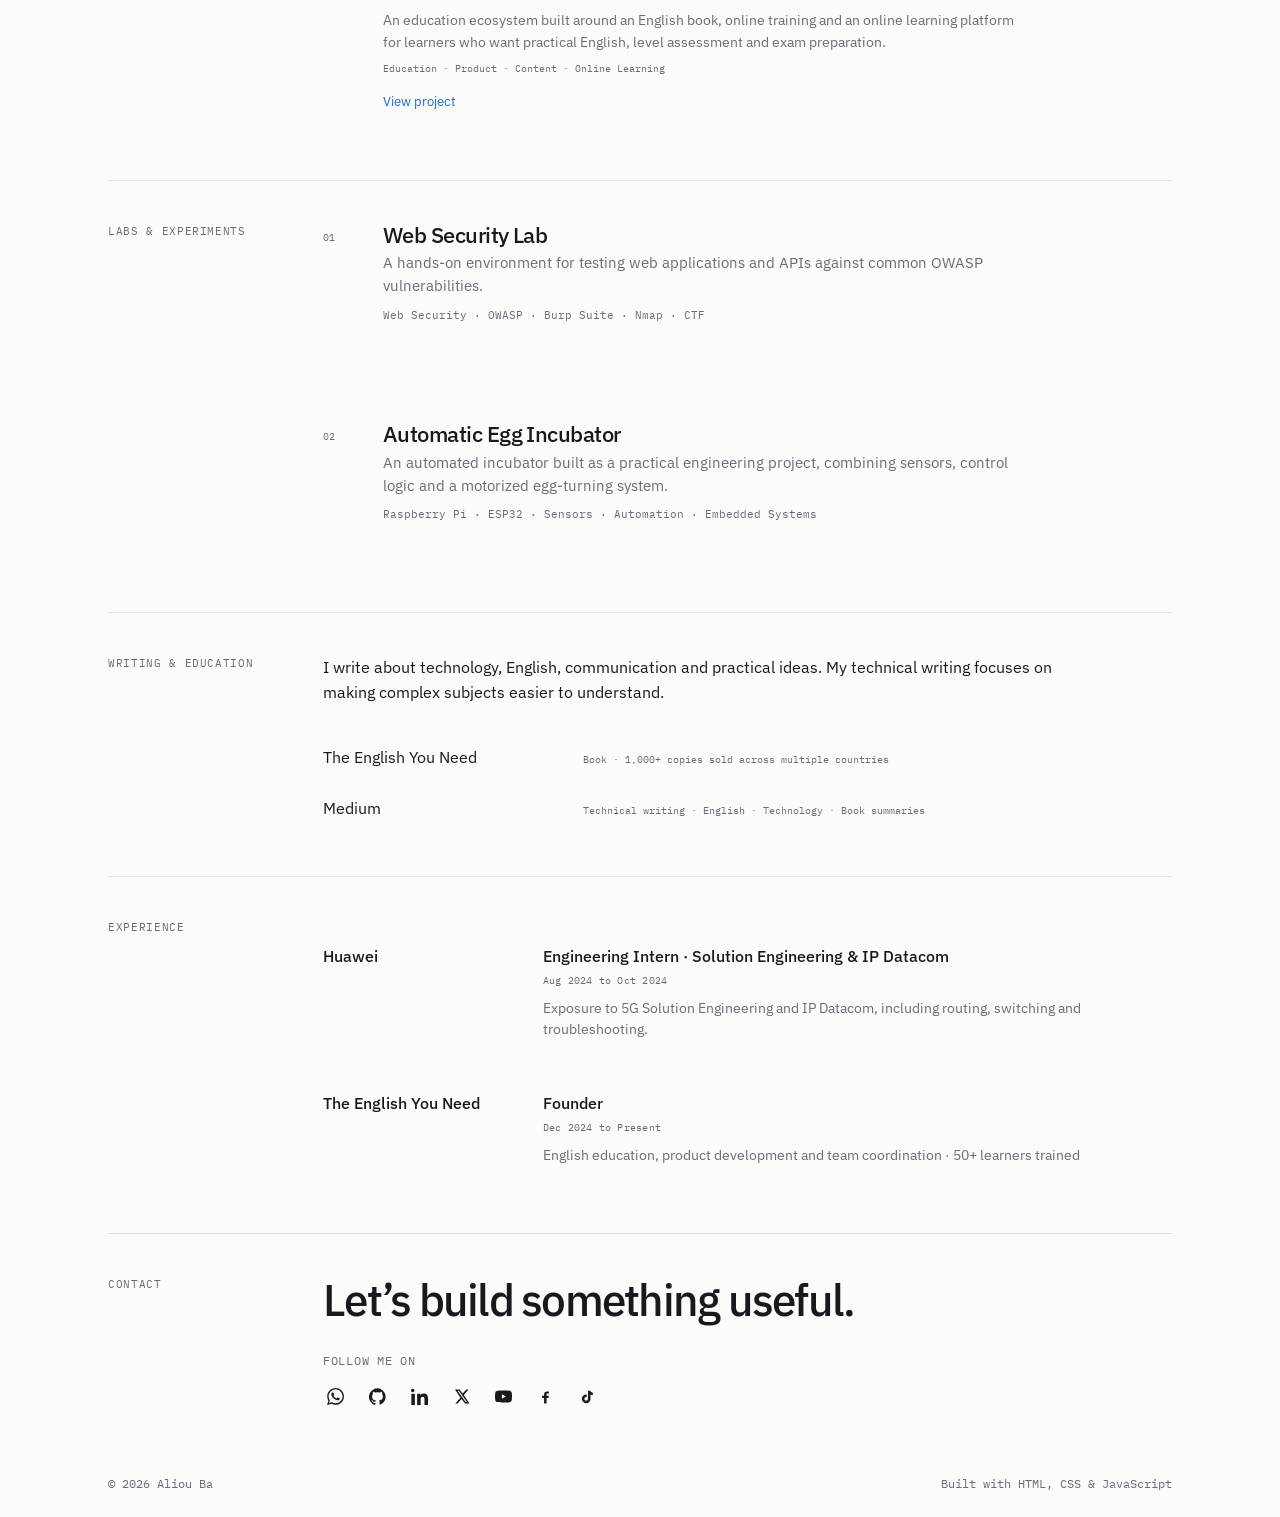
==== commit 85b87ed6: "Remove section numbers from portfolio headings" ====
--- a/index.html
+++ b/index.html
@@ -30,7 +30,7 @@
 </section>
 
 <section class="section proof-section">
-  <div class="section-label" data-i18n="sections.proof">01 / Results</div>
+  <div class="section-label" data-i18n="sections.proof">Results</div>
   <div class="section-content">
     <div class="writing-grid proof-grid">
       <div class="writing-item"><span>Huawei</span><small data-i18n="proof.huawei">5G Solution Engineering + IP Datacom</small></div>
@@ -42,7 +42,7 @@
 </section>
 
 <section id="about" class="section">
-  <div class="section-label" data-i18n="sections.about">02 / About</div>
+  <div class="section-label" data-i18n="sections.about">About</div>
   <div class="section-content">
     <p data-i18n="about.p1">My current direction is <strong>backend engineering + application security + DevSecOps</strong>. I build with Java and Spring Boot, work with APIs and databases, and use Linux, Docker and CI/CD to understand systems beyond the application layer.</p>
     <p data-i18n="about.p2">I also teach, write and build products. Across engineering and education, I care about turning complex ideas into practical things people can use.</p>
@@ -50,7 +50,7 @@
 </section>
 
 <section id="projects" class="section selected-work-section">
-  <div class="section-label" data-i18n="sections.projects">03 / Selected work</div>
+  <div class="section-label" data-i18n="sections.projects">Selected work</div>
   <div class="section-content project-list">
     <article id="project-zikrou" class="project project-featured">
       <div class="project-index"><span class="project-number">01</span></div>
@@ -87,7 +87,7 @@
 </section>
 
 <section class="section">
-  <div class="section-label" data-i18n="sections.labs">04 / Labs & experiments</div>
+  <div class="section-label" data-i18n="sections.labs">Labs & experiments</div>
   <div class="section-content project-list">
     <article class="project"><div><span class="project-number">01</span></div><div><h2>Web Security Lab</h2><p data-i18n="projects.security.text">A hands-on environment for testing web applications and APIs against common OWASP vulnerabilities.</p><p class="tech">Web Security · OWASP · Burp Suite · Nmap · CTF</p></div></article>
     <article class="project"><div><span class="project-number">02</span></div><div><h2 data-i18n="projects.incubator.title">Automatic Egg Incubator</h2><p data-i18n="projects.incubator.text">An automated incubator built as a practical engineering project, combining sensors, control logic and a motorized egg-turning system.</p><p class="tech">Raspberry Pi · ESP32 · Sensors · Automation · Embedded Systems</p></div></article>
@@ -95,7 +95,7 @@
 </section>
 
 <section id="writing" class="section">
-  <div class="section-label" data-i18n="sections.writing">05 / Writing & education</div>
+  <div class="section-label" data-i18n="sections.writing">Writing & education</div>
   <div class="section-content">
     <p data-i18n="writing.intro">I write about technology, English, communication and practical ideas. My technical writing focuses on making complex subjects easier to understand.</p>
     <div class="writing-grid">
@@ -106,7 +106,7 @@
 </section>
 
 <section class="section compact">
-  <div class="section-label" data-i18n="sections.experience">06 / Experience</div>
+  <div class="section-label" data-i18n="sections.experience">Experience</div>
   <div class="section-content experience-list">
     <article class="experience"><span class="experience-company">Huawei</span><div class="experience-detail"><strong data-i18n="experience.huawei.role">Engineering Intern · Solution Engineering & IP Datacom</strong><small data-i18n="experience.huawei.date">Aug 2024 to Oct 2024</small><p data-i18n="experience.huawei.skills">Exposure to 5G Solution Engineering and IP Datacom, including routing, switching and troubleshooting.</p></div></article>
     <article class="experience"><span class="experience-company">The English You Need</span><div class="experience-detail"><strong data-i18n="experience.academy.role">Founder</strong><small data-i18n="experience.academy.date">Dec 2024 to Present</small><p data-i18n="experience.academy.skills">English education, product development and team coordination · 50+ learners trained</p></div></article>
@@ -114,7 +114,7 @@
 </section>
 
 <section id="contact" class="section contact">
-  <div class="section-label" data-i18n="sections.contact">07 / Contact</div>
+  <div class="section-label" data-i18n="sections.contact">Contact</div>
   <div class="section-content">
     <h2 data-i18n="contact.title">Let’s build something useful.</h2>
     <p class="social-intro" data-i18n="contact.follow">Follow me on</p>
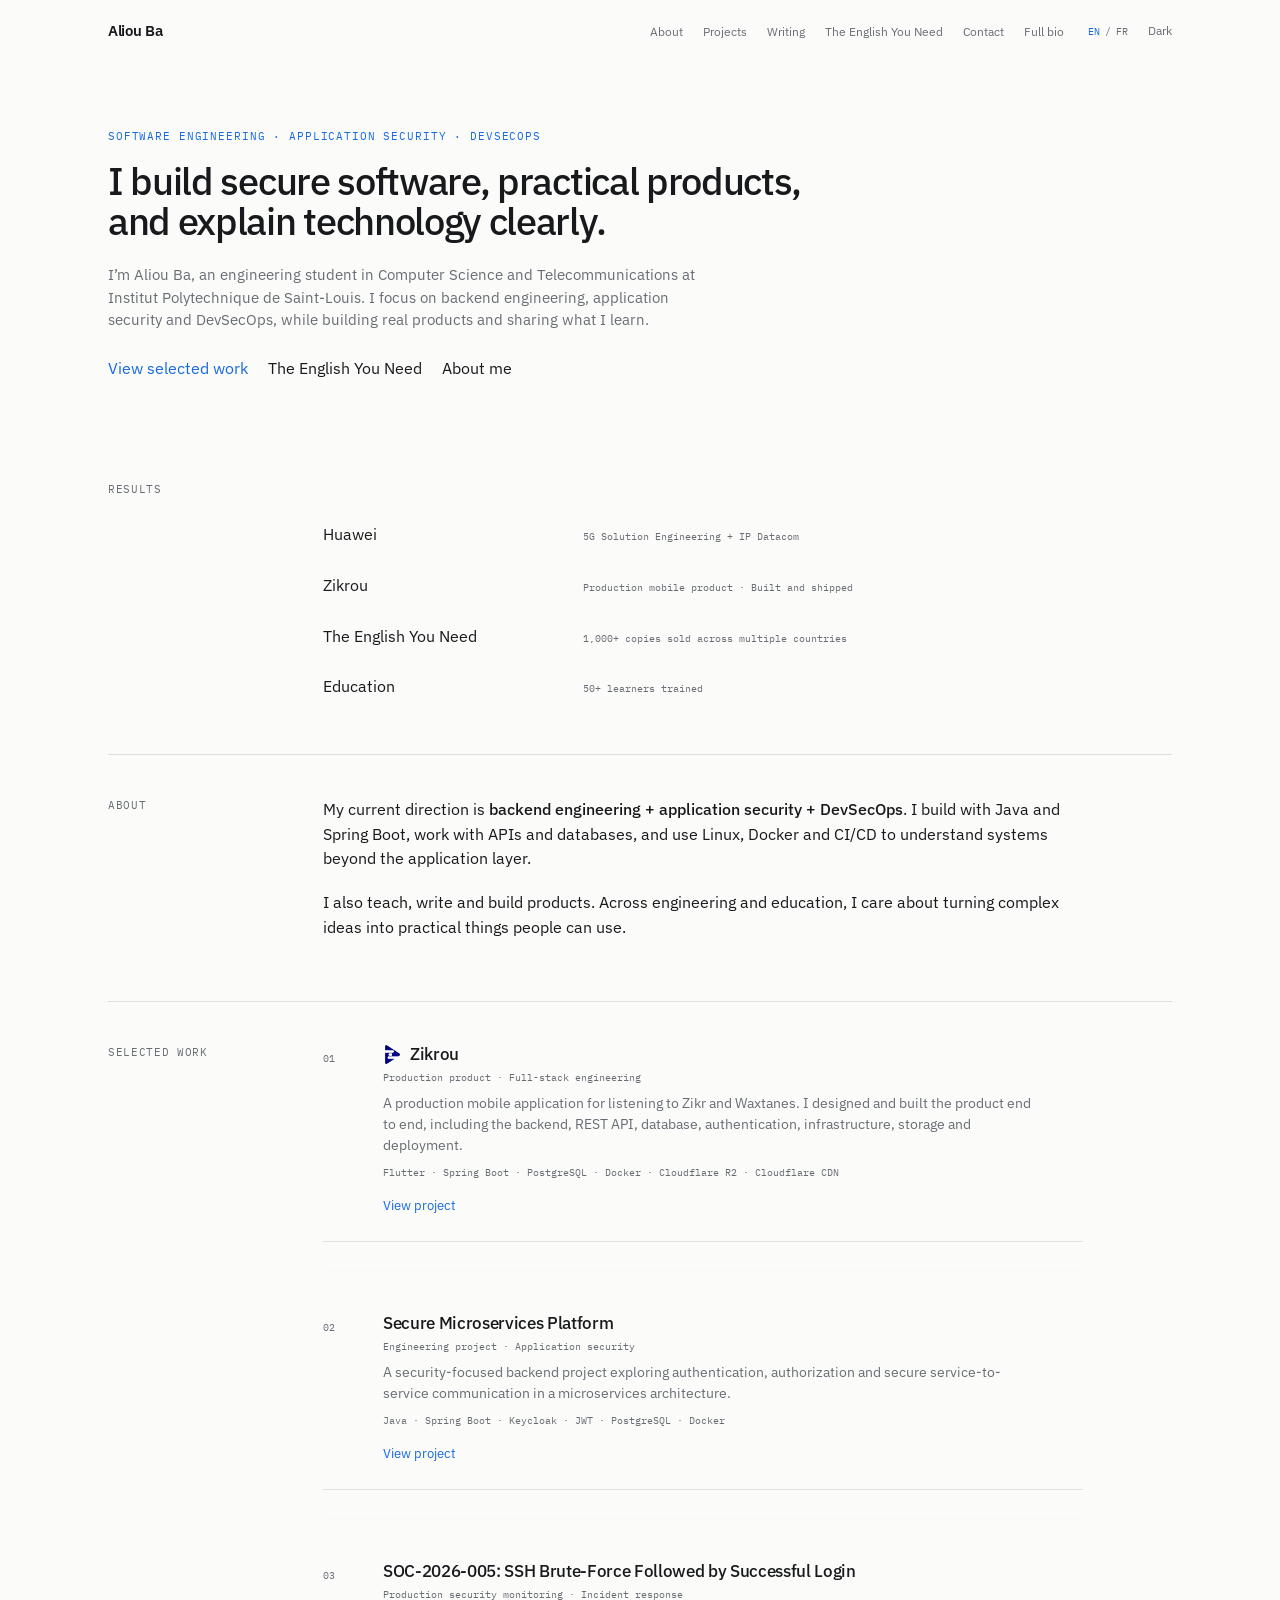
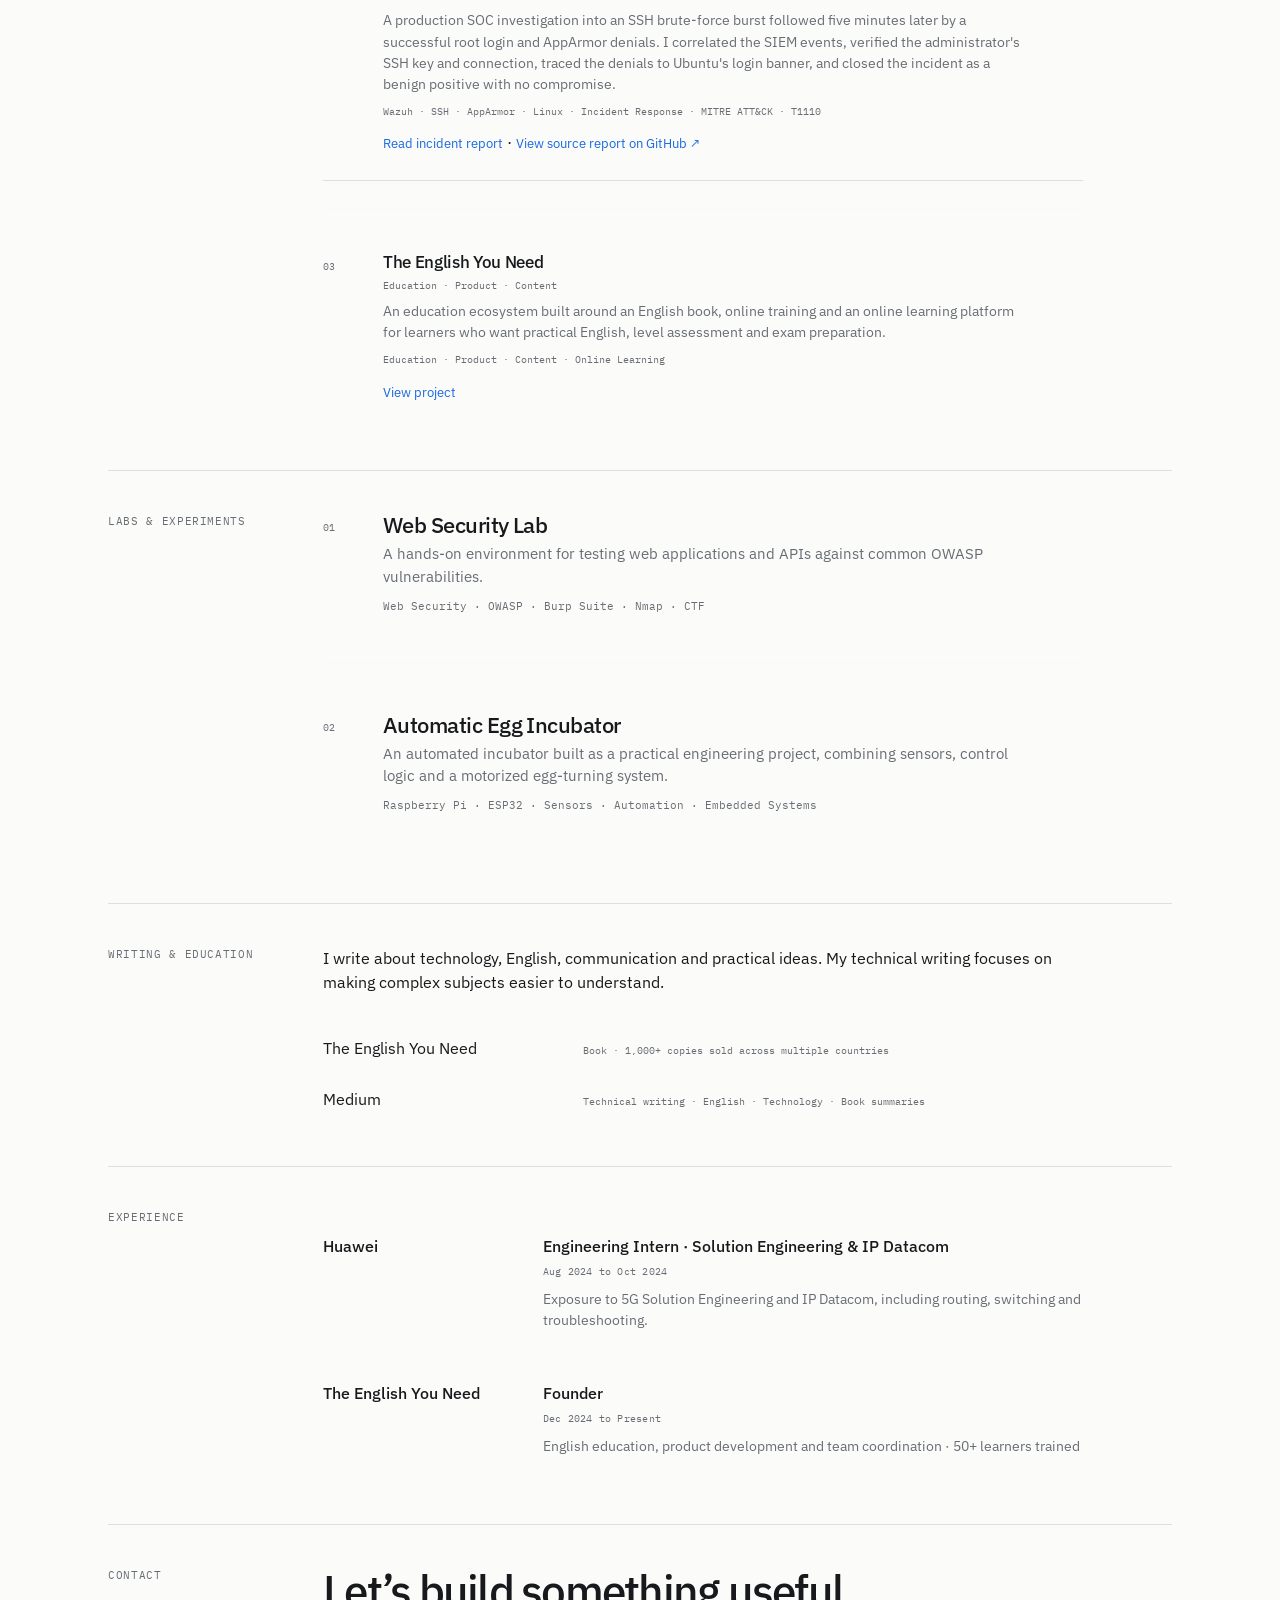
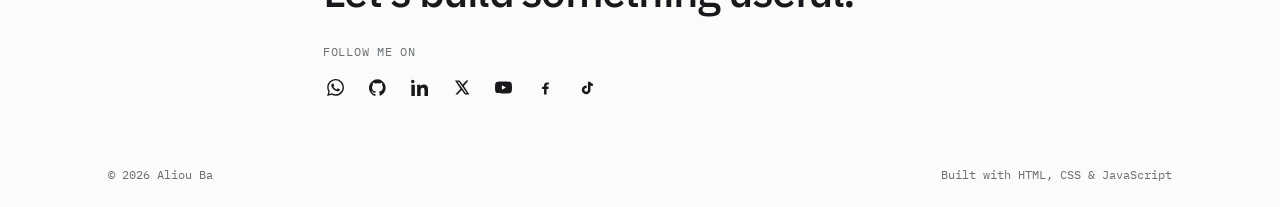
==== commit abd8aecc: "Add SOC-2026-005 incident to selected work" ====
--- a/index.html
+++ b/index.html
@@ -74,6 +74,18 @@
       </div>
     </article>
 
+    <article id="project-soc-2026-005" class="project">
+      <div class="project-index"><span class="project-number">03</span></div>
+      <div class="project-body">
+        <div class="project-heading"><h2>SOC-2026-005: SSH Brute-Force Followed by Successful Login</h2><p class="case-study-kicker">Production security monitoring · Incident response</p></div>
+        <p>A production SOC investigation into an SSH brute-force burst followed five minutes later by a successful root login and AppArmor denials. I correlated the SIEM events, verified the administrator's SSH key and connection, traced the denials to Ubuntu's login banner, and closed the incident as a benign positive with no compromise.</p>
+        <p class="tech">Wazuh · SSH · AppArmor · Linux · Incident Response · MITRE ATT&CK · T1110</p>
+        <a class="project-cta" href="soc-2026-005.html">Read incident report</a>
+        <span> · </span>
+        <a class="project-cta" href="https://github.com/aliou27/production-security-monitoring/blob/main/incidents/reports/SOC-2026-005-ssh-success-after-brute-force.md" target="_blank" rel="noreferrer">View source report on GitHub ↗</a>
+      </div>
+    </article>
+
     <article id="project-english" class="project">
       <div class="project-index"><span class="project-number">03</span></div>
       <div class="project-body">
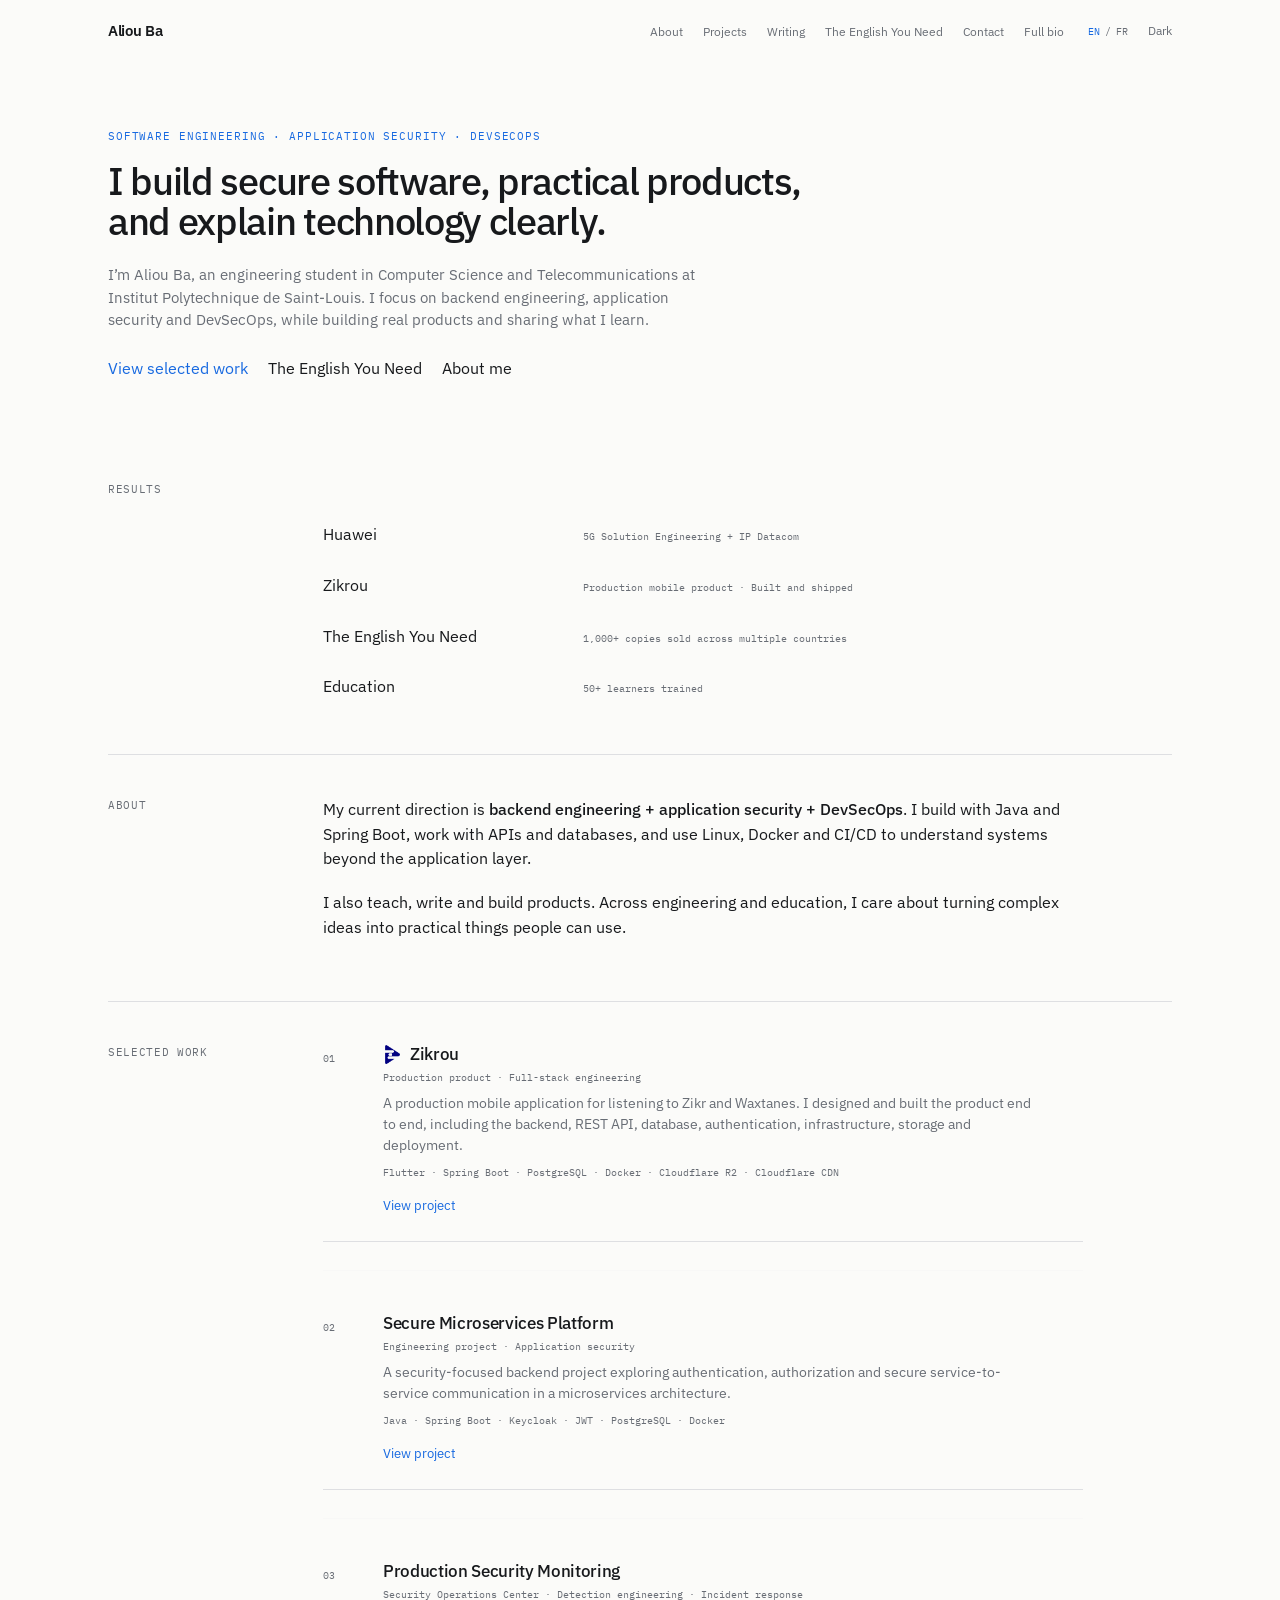
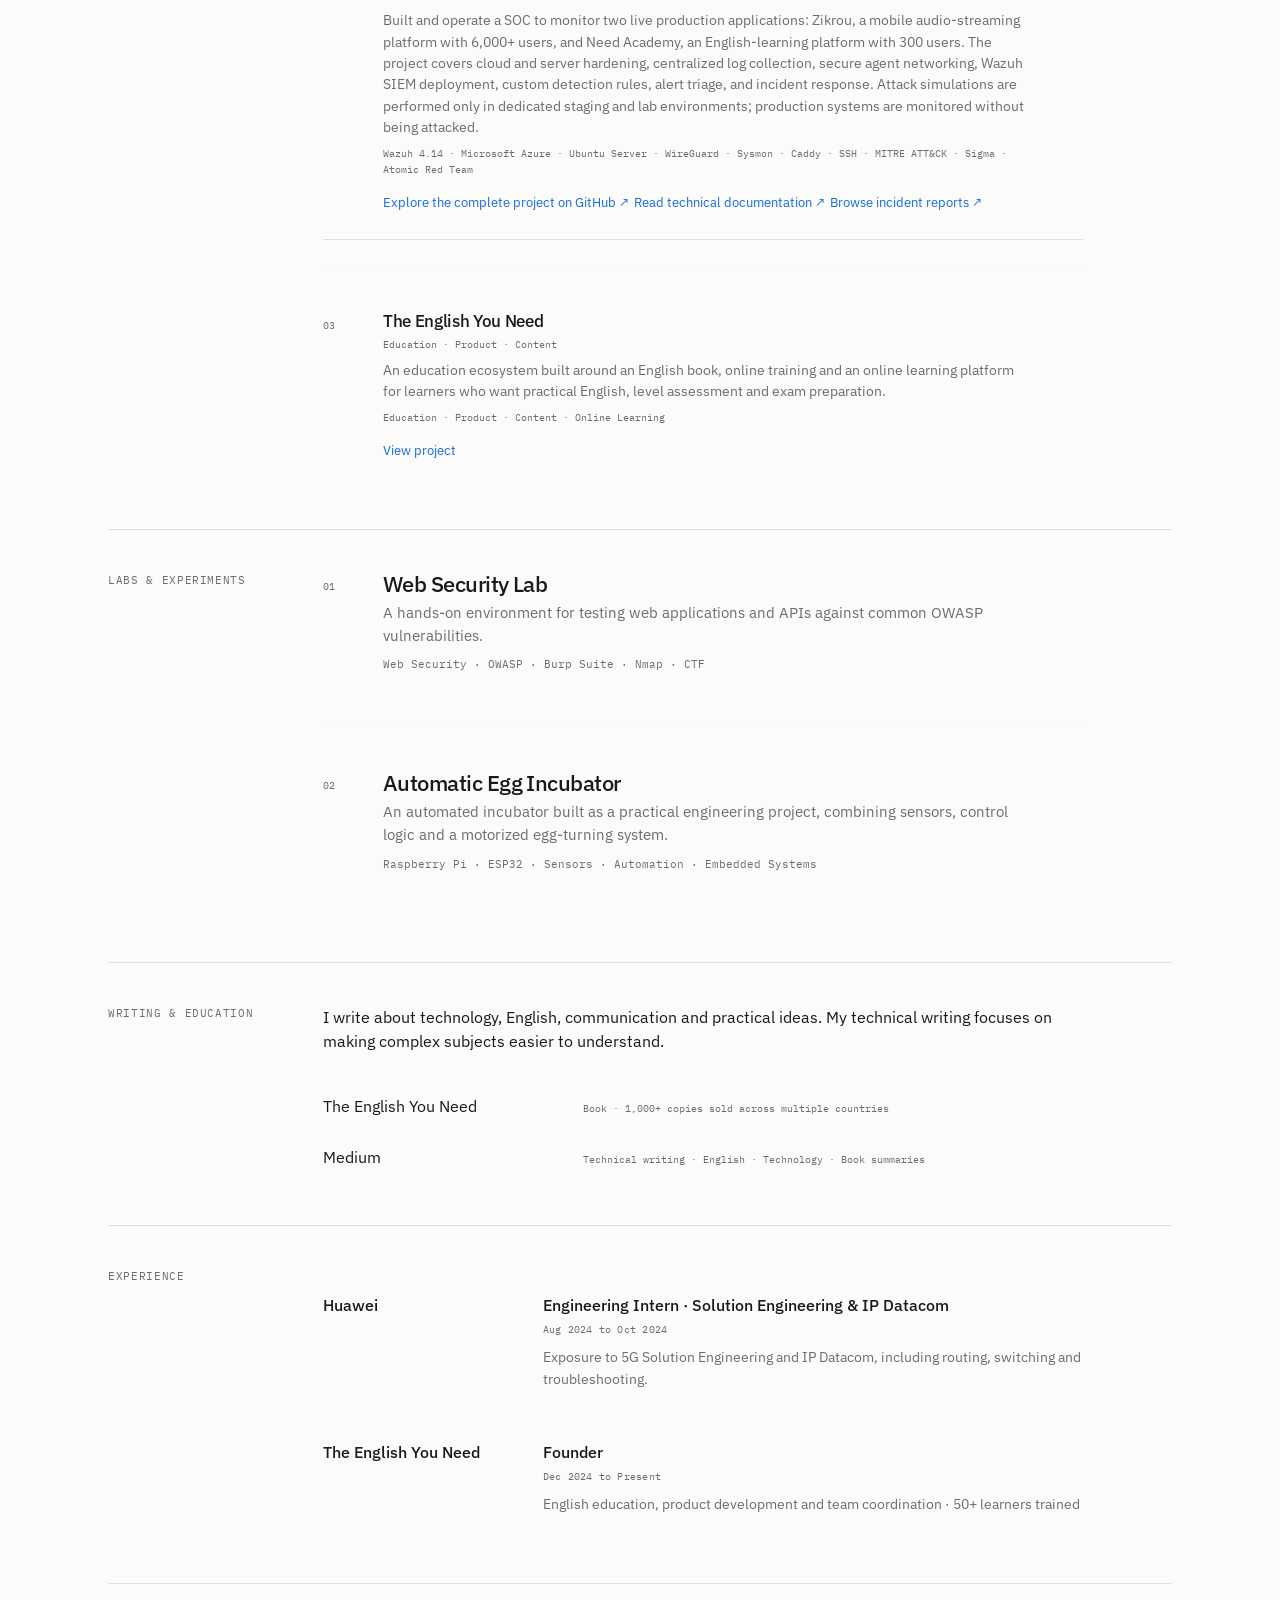
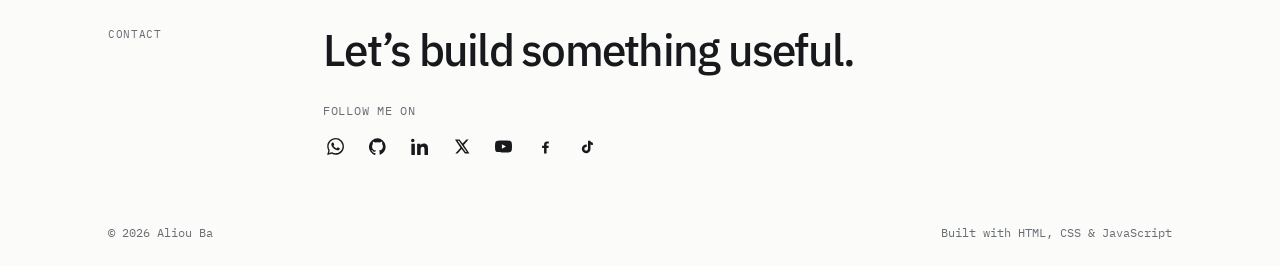
==== commit 4b4e6b31: "Show complete production security monitoring project" ====
--- a/index.html
+++ b/index.html
@@ -74,15 +74,15 @@
       </div>
     </article>
 
-    <article id="project-soc-2026-005" class="project">
+    <article id="project-production-security-monitoring" class="project">
       <div class="project-index"><span class="project-number">03</span></div>
       <div class="project-body">
-        <div class="project-heading"><h2>SOC-2026-005: SSH Brute-Force Followed by Successful Login</h2><p class="case-study-kicker">Production security monitoring · Incident response</p></div>
-        <p>A production SOC investigation into an SSH brute-force burst followed five minutes later by a successful root login and AppArmor denials. I correlated the SIEM events, verified the administrator's SSH key and connection, traced the denials to Ubuntu's login banner, and closed the incident as a benign positive with no compromise.</p>
-        <p class="tech">Wazuh · SSH · AppArmor · Linux · Incident Response · MITRE ATT&CK · T1110</p>
-        <a class="project-cta" href="soc-2026-005.html">Read incident report</a>
-        <span> · </span>
-        <a class="project-cta" href="https://github.com/aliou27/production-security-monitoring/blob/main/incidents/reports/SOC-2026-005-ssh-success-after-brute-force.md" target="_blank" rel="noreferrer">View source report on GitHub ↗</a>
+        <div class="project-heading"><h2>Production Security Monitoring</h2><p class="case-study-kicker">Security Operations Center · Detection engineering · Incident response</p></div>
+        <p>Built and operate a SOC to monitor two live production applications: Zikrou, a mobile audio-streaming platform with 6,000+ users, and Need Academy, an English-learning platform with 300 users. The project covers cloud and server hardening, centralized log collection, secure agent networking, Wazuh SIEM deployment, custom detection rules, alert triage, and incident response. Attack simulations are performed only in dedicated staging and lab environments; production systems are monitored without being attacked.</p>
+        <p class="tech">Wazuh 4.14 · Microsoft Azure · Ubuntu Server · WireGuard · Sysmon · Caddy · SSH · MITRE ATT&CK · Sigma · Atomic Red Team</p>
+        <a class="project-cta" href="https://github.com/aliou27/production-security-monitoring" target="_blank" rel="noreferrer">Explore the complete project on GitHub ↗</a>
+        <a class="project-cta" href="https://github.com/aliou27/production-security-monitoring/tree/main/docs" target="_blank" rel="noreferrer">Read technical documentation ↗</a>
+        <a class="project-cta" href="https://github.com/aliou27/production-security-monitoring/tree/main/incidents/reports" target="_blank" rel="noreferrer">Browse incident reports ↗</a>
       </div>
     </article>
 
